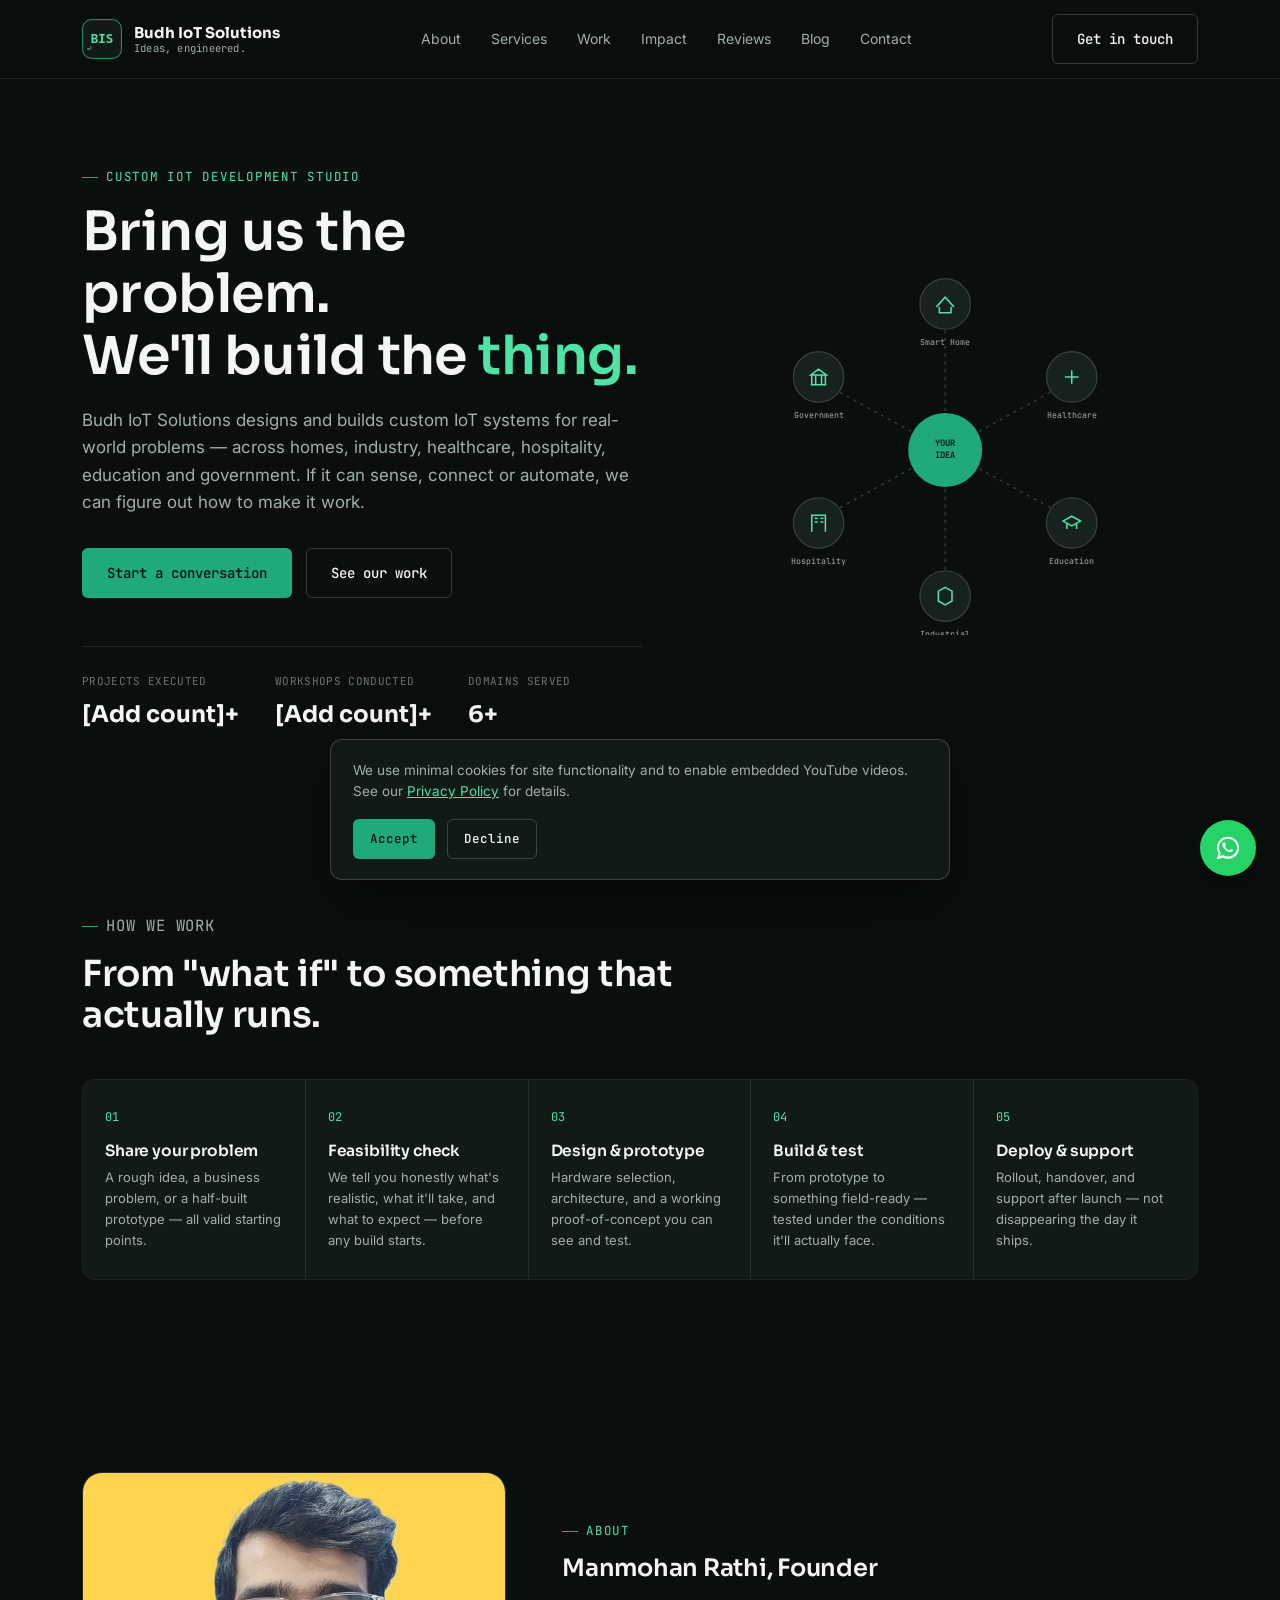
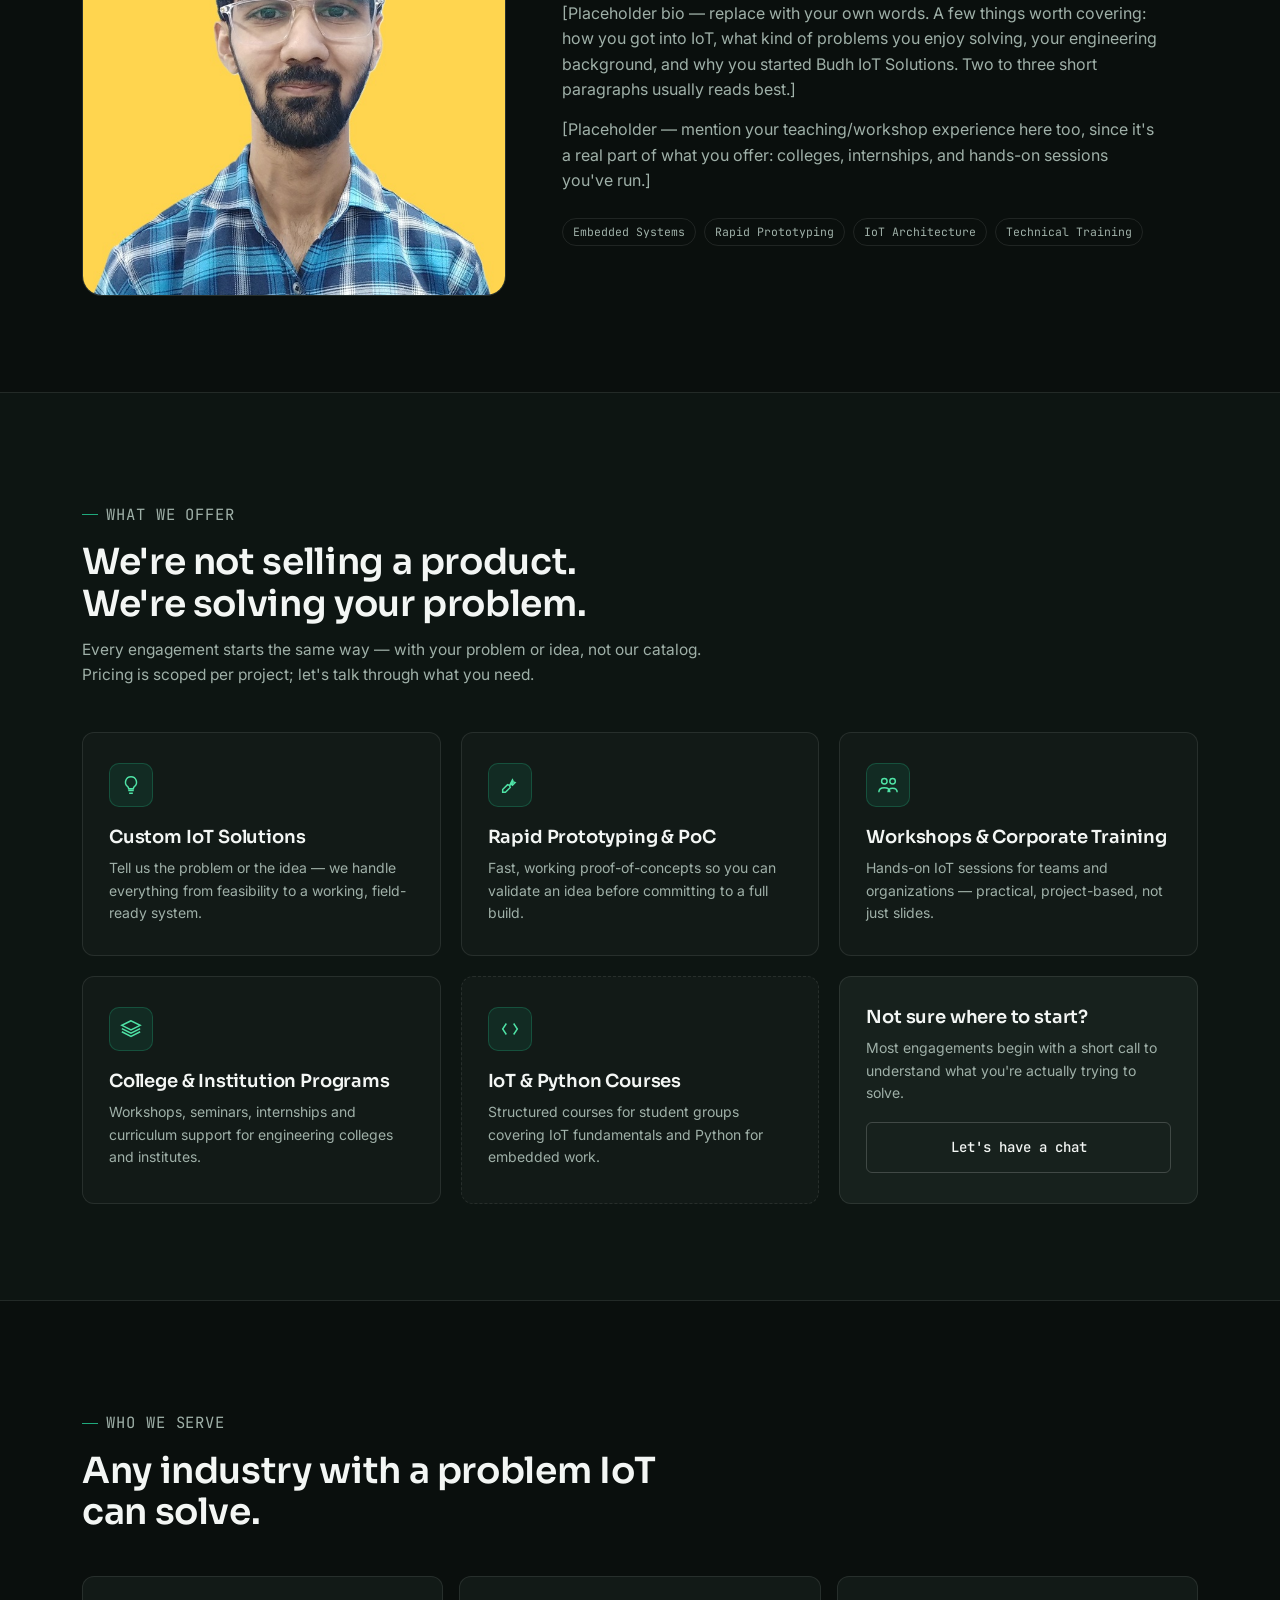
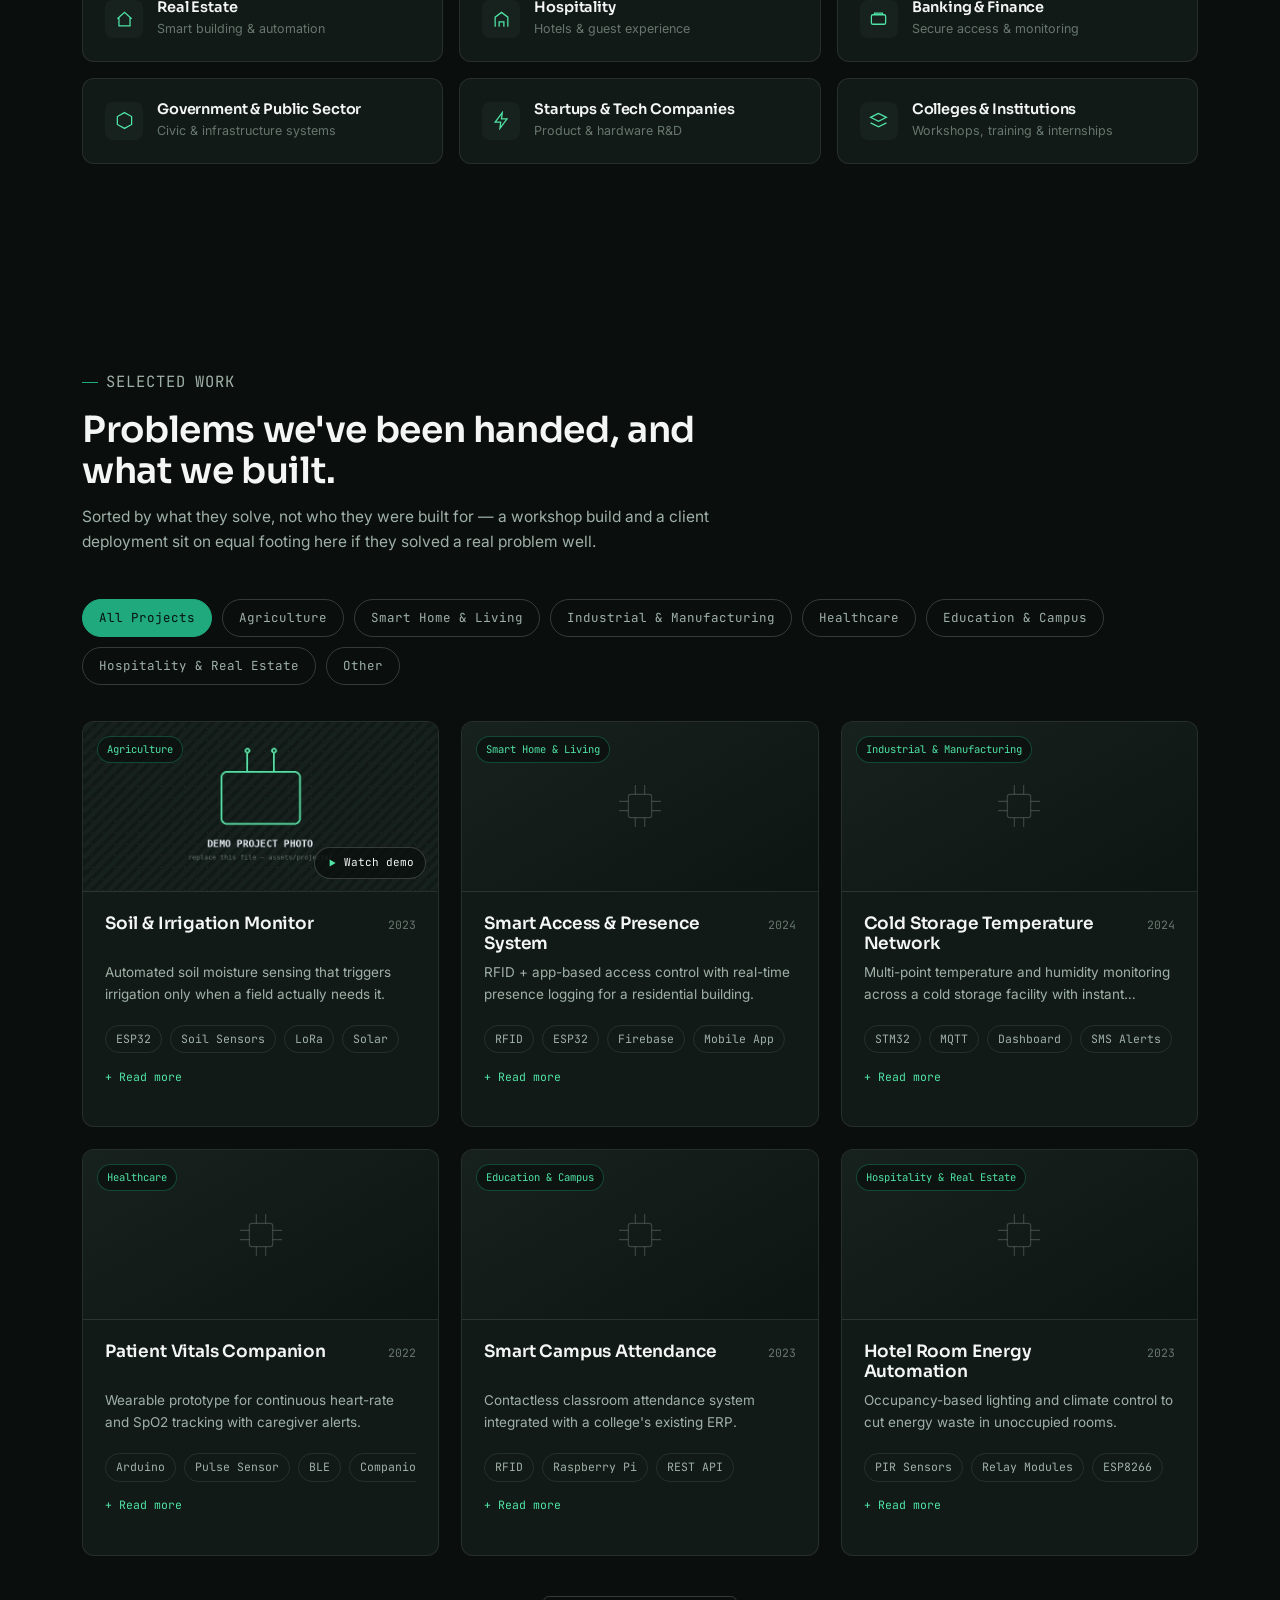
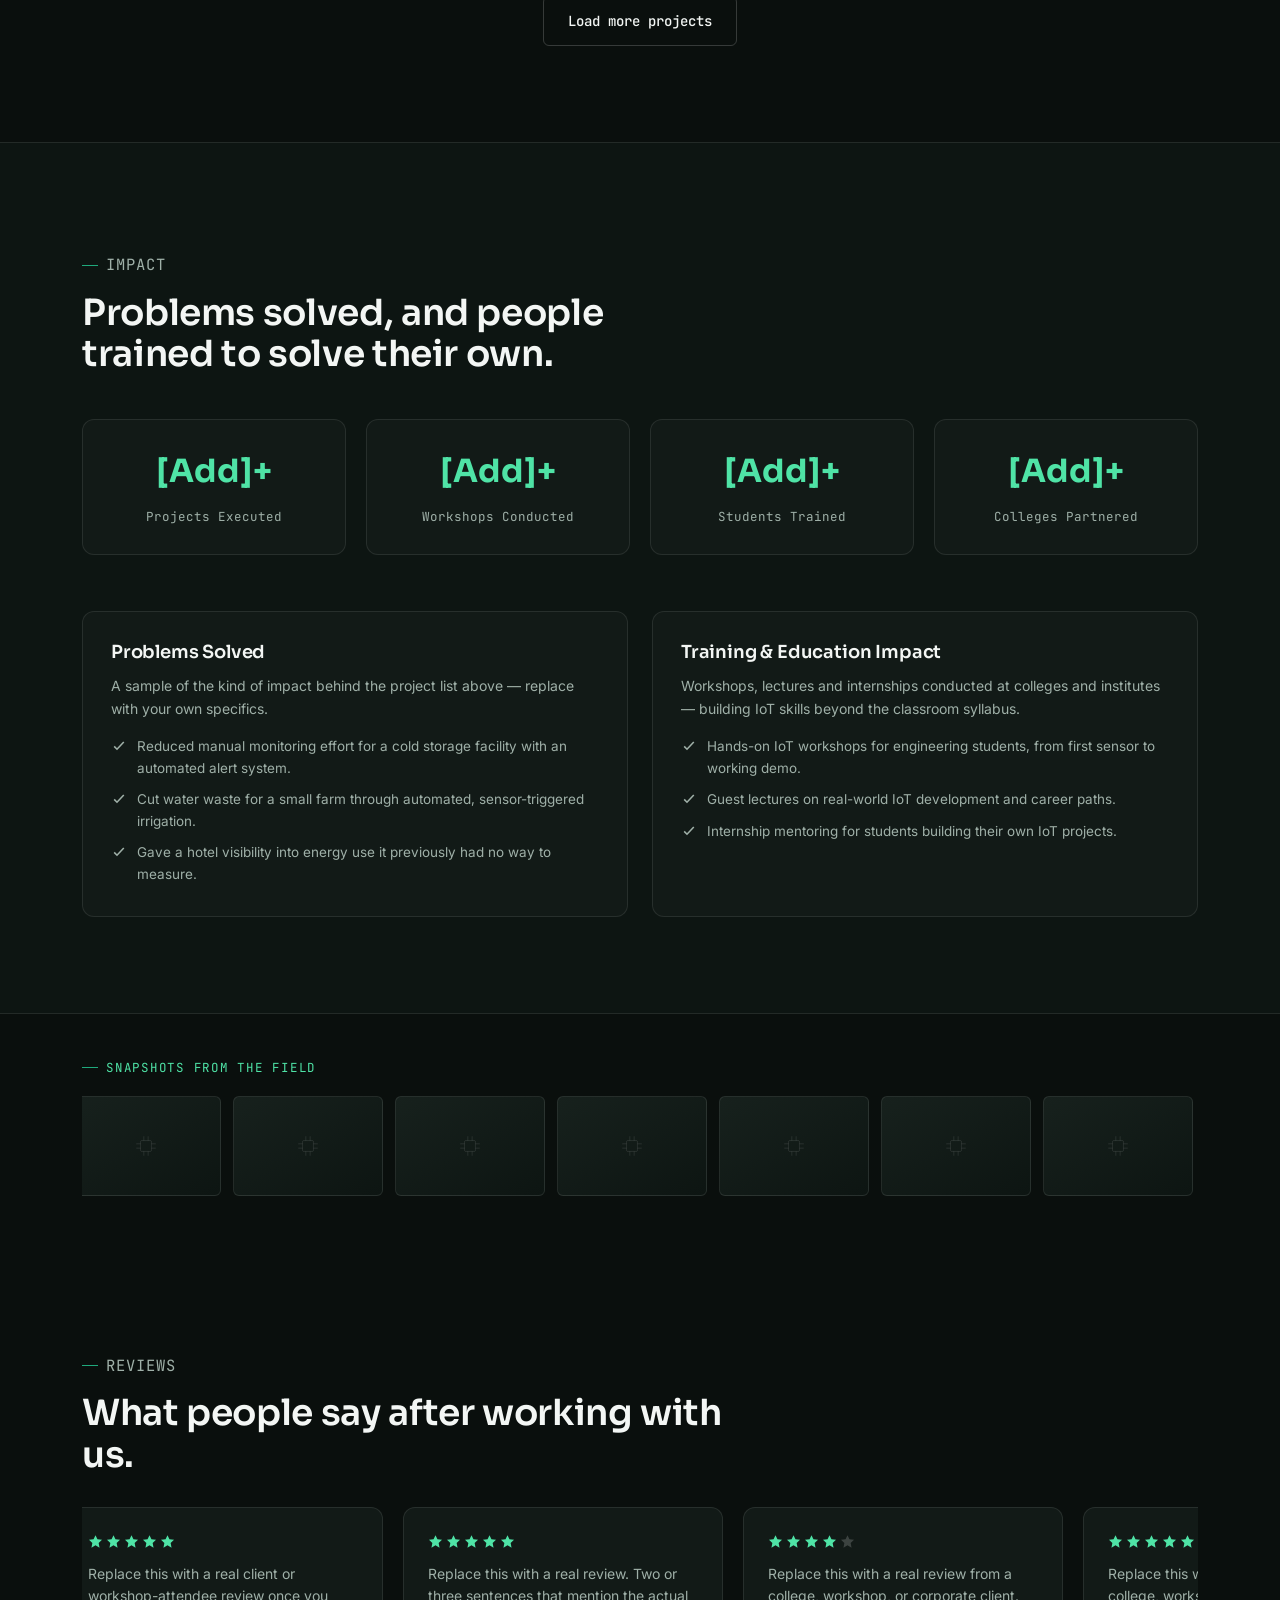
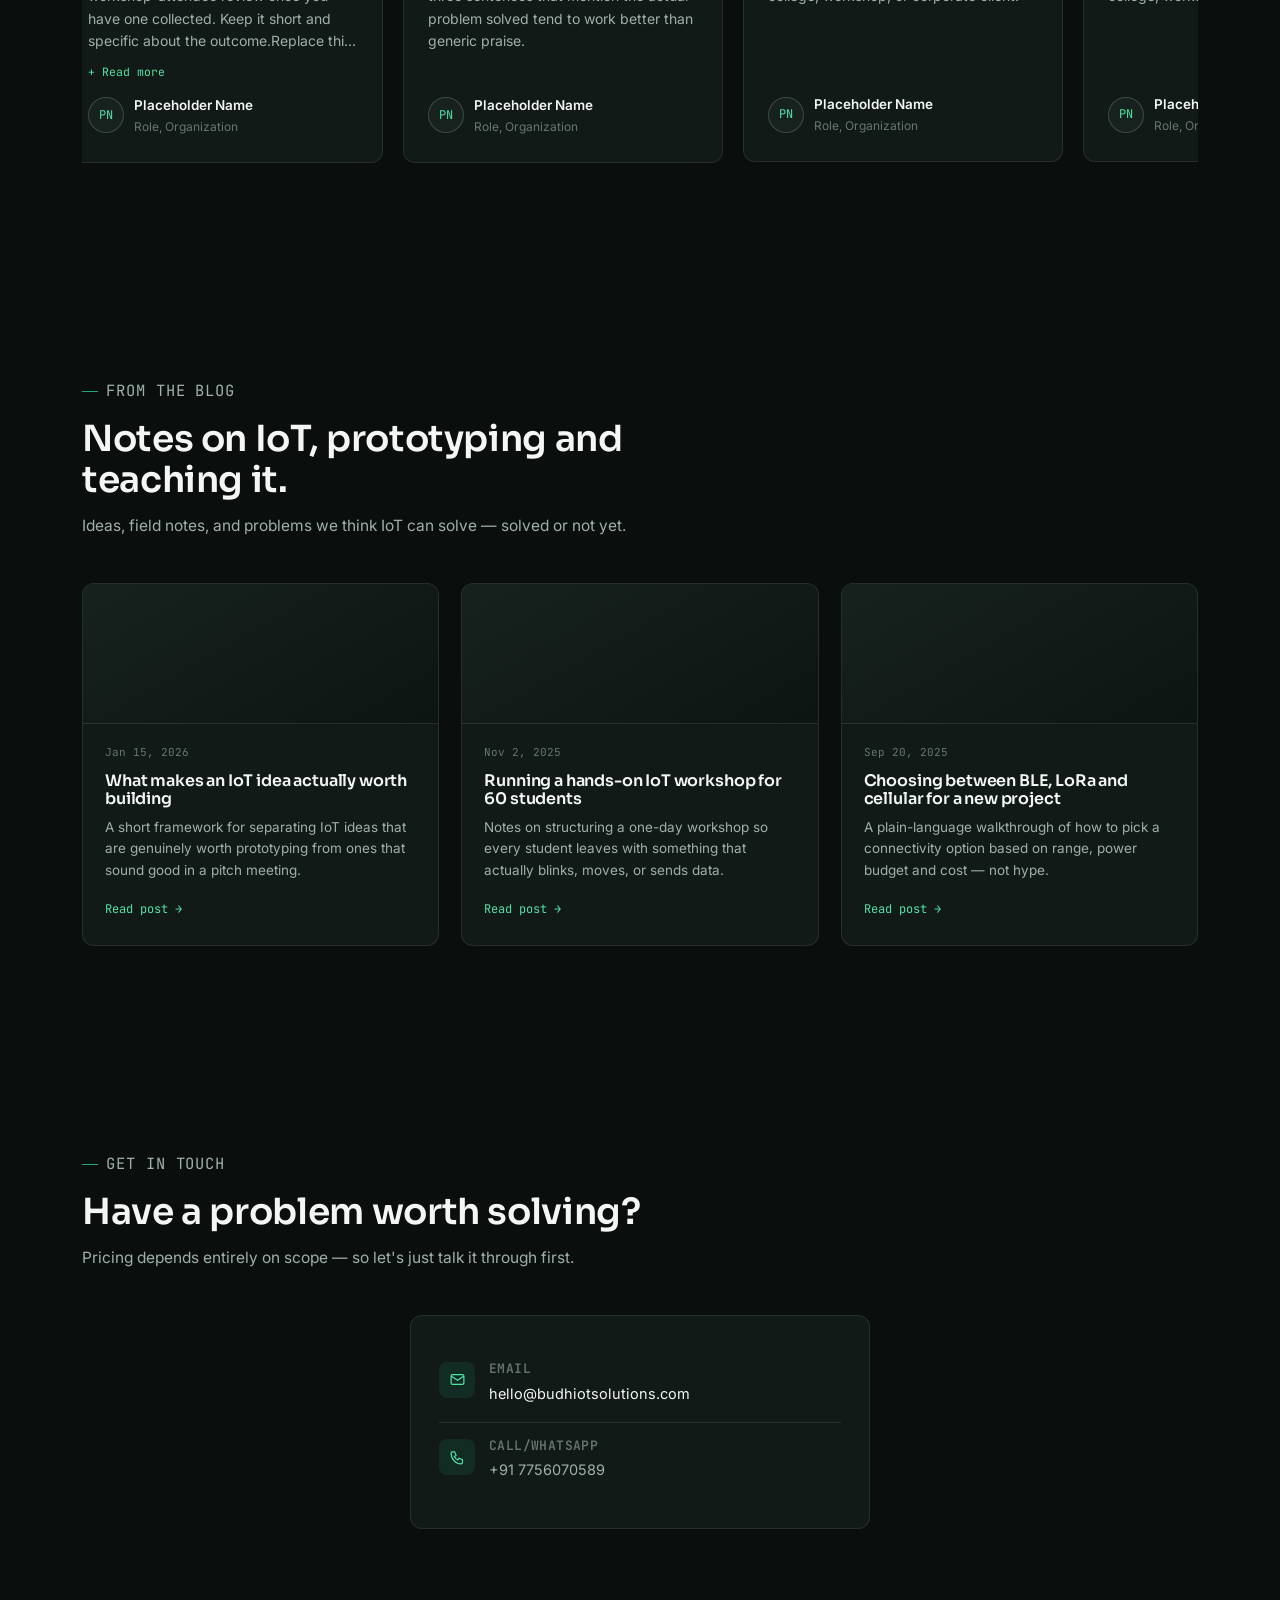
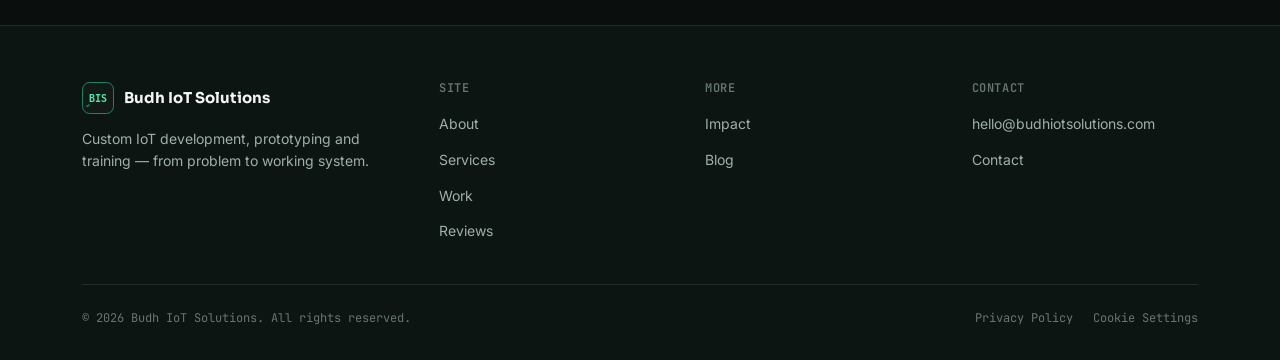
==== index.html @ 17b96425 "Add files via upload" ====
<!DOCTYPE html>
<html lang="en">
<head>
<meta charset="UTF-8">
<meta name="viewport" content="width=device-width, initial-scale=1.0">
<title>Budh IoT Solutions — Custom IoT Development, Prototyping & Training</title>
<meta name="description" content="Budh IoT Solutions builds custom IoT systems from problem to prototype to deployment — for real estate, hospitality, industry, healthcare, government and education. We also run IoT workshops and training for colleges and institutions.">
<meta name="keywords" content="IoT solutions, IoT development company, custom IoT projects, IoT prototyping, IoT workshops for colleges, IoT training, embedded systems freelancer, smart devices development, IoT consultant India">
<link rel="canonical" href="https://budhiotsolutions.com/">

<!-- Open Graph -->
<meta property="og:type" content="website">
<meta property="og:title" content="Budh IoT Solutions — Custom IoT Development & Training">
<meta property="og:description" content="From your problem or idea to a working IoT system — custom development, prototyping and hands-on training, for businesses and institutions alike.">
<meta property="og:url" content="https://budhiotsolutions.com/">
<meta property="og:image" content="https://budhiotsolutions.com/assets/og-image.jpg">
<meta name="twitter:card" content="summary_large_image">

<link rel="icon" type="image/svg+xml" href="favicon.svg">
<link rel="apple-touch-icon" href="favicon.svg">
<link rel="manifest" href="manifest.json">
<meta name="theme-color" content="#0A0F0D">

<link rel="preconnect" href="https://fonts.googleapis.com">
<link rel="preconnect" href="https://fonts.gstatic.com" crossorigin>
<link href="https://fonts.googleapis.com/css2?family=Sora:wght@400;600;700&family=Inter:wght@400;500;600&family=JetBrains+Mono:wght@400;500;600&display=swap" rel="stylesheet">

<link rel="stylesheet" href="css/base.css">
<link rel="stylesheet" href="css/components.css">
<link rel="stylesheet" href="css/layout.css">
<link rel="stylesheet" href="css/sections-1.css">
<link rel="stylesheet" href="css/sections-2.css">

<script type="application/ld+json">
{
  "@context": "https://schema.org",
  "@type": "ProfessionalService",
  "name": "Budh IoT Solutions",
  "founder": { "@type": "Person", "name": "Manmohan Rathi" },
  "url": "https://budhiotsolutions.com/",
  "description": "Custom IoT development, prototyping and training studio serving businesses, institutions and colleges.",
  "areaServed": "IN",
  "sameAs": []
}
</script>
</head>
<body>

<!-- ============ HEADER ============ -->
<header class="site-header" id="top">
  <div class="wrap header-inner">
    <a class="brand" href="#top">
      <img class="brand-logo" src="assets/logo.svg" alt="Budh IoT Solutions logo">
      <span class="brand-text">
        <span class="brand-name">Budh IoT Solutions</span>
        <span class="brand-tagline">Ideas, engineered.</span>
      </span>
    </a>

    <nav class="site-nav" id="siteNav">
      <a href="#about">About</a>
      <a href="#services">Services</a>
      <a href="#work">Work</a>
      <a href="#impact">Impact</a>
      <a href="#reviews">Reviews</a>
      <a href="#blog" id="navBlogLink">Blog</a>
      <a href="#contact">Contact</a>
    </nav>

    <div class="header-cta">
      <a class="btn btn-ghost" href="#contact">Get in touch</a>
      <button class="nav-toggle" id="navToggle" aria-label="Toggle menu" aria-expanded="false" aria-controls="siteNav">
        <span></span><span></span><span></span>
      </button>
    </div>
  </div>
</header>

<!-- ============ PROMO BANNER ============
     Big top poster for promoting something time-limited (an offer, an
     event, enrollment for a workshop batch, etc.).
     Toggle it with SHOW_PROMO_BANNER in js/site-config.js — that's
     the easiest way to switch it on/off. If you'd rather remove it
     outright instead of toggling, just delete or comment out this
     whole <a id="promoBanner">...</a> block.
     Image comes from PROMO_BANNER_IMAGE in site-config.js (defaults
     to assets/promo-banner.jpg — drop your poster there, recommended
     wide aspect ratio, e.g. 1600x500px). No image yet? It shows a
     placeholder instead of looking broken. -->
<a href="#" class="promo-banner" id="promoBanner" style="display:none;">
  <img src="" alt="" id="promoBannerImg"
       onerror="this.style.display='none'; this.nextElementSibling.style.display='flex';">
  <div class="promo-banner-fallback">[ Poster image goes here ]<br>assets/promo-banner.jpg</div>
</a>

<main>

  <!-- ============ HERO ============ -->
  <section class="hero">
    <div class="wrap hero-inner">
      <div class="hero-copy">
        <p class="eyebrow">Custom IoT Development Studio</p>
        <h1>Bring us the problem.<br>We'll build the <span class="accent">thing.</span></h1>
        <p class="hero-sub">
          Budh IoT Solutions designs and builds custom IoT systems for real-world problems —
          across homes, industry, healthcare, hospitality, education and government. If it can
          sense, connect or automate, we can figure out how to make it work.
        </p>
        <div class="hero-cta">
          <a class="btn btn-primary" href="#contact">Start a conversation</a>
          <a class="btn btn-ghost" href="#work">See our work</a>
        </div>

        <dl class="hero-stats">
          <div><dt>Projects executed</dt><dd>[Add count]+</dd></div>
          <div><dt>Workshops conducted</dt><dd>[Add count]+</dd></div>
          <div><dt>Domains served</dt><dd>6+</dd></div>
        </dl>
      </div>

      <div class="capability-web" aria-hidden="true">
        <svg class="web-svg" viewBox="0 0 520 380" xmlns="http://www.w3.org/2000/svg">
          <line class="trace" x1="260" y1="190" x2="260" y2="60"/>
          <line class="trace" x1="260" y1="190" x2="375" y2="127"/>
          <line class="trace" x1="260" y1="190" x2="375" y2="253"/>
          <line class="trace" x1="260" y1="190" x2="260" y2="320"/>
          <line class="trace" x1="260" y1="190" x2="145" y2="253"/>
          <line class="trace" x1="260" y1="190" x2="145" y2="127"/>

          <g class="core-node">
            <circle cx="260" cy="190" r="38"/>
            <text x="260" y="186" text-anchor="middle" class="core-label">YOUR</text>
            <text x="260" y="198" text-anchor="middle" class="core-label">IDEA</text>
          </g>

          <!-- Smart Home -->
          <g class="leaf-node pulse" transform="translate(260,40)">
            <circle class="ring" r="22"/>
            <circle r="26"/>
            <path class="leaf-icon" d="M-9,3 L0,-7 L9,3 M-6,3 L-6,9 L6,9 L6,3"/>
            <text class="leaf-label" y="42">Smart Home</text>
          </g>

          <!-- Healthcare -->
          <g class="leaf-node pulse" transform="translate(390,115)">
            <circle class="ring" r="22"/>
            <circle r="26"/>
            <path class="leaf-icon" d="M-7,0 L7,0 M0,-7 L0,7"/>
            <text class="leaf-label" y="42">Healthcare</text>
          </g>

          <!-- Education -->
          <g class="leaf-node pulse" transform="translate(390,265)">
            <circle class="ring" r="22"/>
            <circle r="26"/>
            <path class="leaf-icon" d="M-9,-2 L0,-7 L9,-2 L0,3 Z M-5,0 L-5,6 M5,0 L5,6"/>
            <text class="leaf-label" y="42">Education</text>
          </g>

          <!-- Industrial -->
          <g class="leaf-node pulse" transform="translate(260,340)">
            <circle class="ring" r="22"/>
            <circle r="26"/>
            <polygon class="leaf-icon" points="0,-9 7,-5 7,5 0,9 -7,5 -7,-5"/>
            <text class="leaf-label" y="42">Industrial</text>
          </g>

          <!-- Hospitality / Real Estate -->
          <g class="leaf-node pulse" transform="translate(130,265)">
            <circle class="ring" r="22"/>
            <circle r="26"/>
            <path class="leaf-icon" d="M-7,9 L-7,-8 L7,-8 L7,9 M-4,-5 L-1,-5 M2,-5 L5,-5 M-4,-1 L-1,-1 M2,-1 L5,-1"/>
            <text class="leaf-label" y="42">Hospitality</text>
          </g>

          <!-- Government / Public -->
          <g class="leaf-node pulse" transform="translate(130,115)">
            <circle class="ring" r="22"/>
            <circle r="26"/>
            <path class="leaf-icon" d="M-8,8 L8,8 M-7,8 L-7,-2 M-3,8 L-3,-2 M3,8 L3,-2 M7,8 L7,-2 M-8,-2 L8,-2 L0,-8 Z"/>
            <text class="leaf-label" y="42">Government</text>
          </g>
        </svg>
      </div>
    </div>
  </section>

  <!-- ============ HOW WE WORK (process — a real sequence) ============ -->
  <section class="process">
    <div class="wrap">
      <div class="section-head">
        <p class="eyebrow">How we work</p>
        <h2>From "what if" to something that actually runs.</h2>
      </div>
      <div class="process-list">
        <div class="process-step">
          <div class="process-num">01</div>
          <h3>Share your problem</h3>
          <p>A rough idea, a business problem, or a half-built prototype — all valid starting points.</p>
        </div>
        <div class="process-step">
          <div class="process-num">02</div>
          <h3>Feasibility check</h3>
          <p>We tell you honestly what's realistic, what it'll take, and what to expect — before any build starts.</p>
        </div>
        <div class="process-step">
          <div class="process-num">03</div>
          <h3>Design & prototype</h3>
          <p>Hardware selection, architecture, and a working proof-of-concept you can see and test.</p>
        </div>
        <div class="process-step">
          <div class="process-num">04</div>
          <h3>Build & test</h3>
          <p>From prototype to something field-ready — tested under the conditions it'll actually face.</p>
        </div>
        <div class="process-step">
          <div class="process-num">05</div>
          <h3>Deploy & support</h3>
          <p>Rollout, handover, and support after launch — not disappearing the day it ships.</p>
        </div>
      </div>
    </div>
  </section>

  <!-- ============ ABOUT ============ -->
  <section class="about" id="about">
    <div class="wrap about-inner-grid">
      <div>
        <!--
          Photo: place a file at assets/manmohan.jpg (square, 600x600px+
          recommended). If the file isn't there yet, this box shows a
          placeholder automatically — nothing looks broken either way.
        -->
        <div class="about-photo">
          <img src="assets/manmohan.jpg" alt="Manmohan Rathi, Founder of Budh IoT Solutions"
               onerror="this.style.display='none'; this.nextElementSibling.style.display='flex';">
          <div class="about-photo-fallback">[ Your photo goes here ]<br>assets/manmohan.jpg</div>
        </div>
      </div>
      <div>
        <p class="eyebrow">About</p>
        <h2>Manmohan Rathi, Founder</h2>
        <p style="color:var(--text-muted); margin-top:18px; max-width:60ch;">
          [Placeholder bio — replace with your own words. A few things worth covering: how you got
          into IoT, what kind of problems you enjoy solving, your engineering background, and why
          you started Budh IoT Solutions. Two to three short paragraphs usually reads best.]
        </p>
        <p style="color:var(--text-muted); margin-top:14px; max-width:60ch;">
          [Placeholder — mention your teaching/workshop experience here too, since it's a real part
          of what you offer: colleges, internships, and hands-on sessions you've run.]
        </p>
        <div class="chip-list" style="margin-top:24px;">
          <span class="chip">Embedded Systems</span>
          <span class="chip">Rapid Prototyping</span>
          <span class="chip">IoT Architecture</span>
          <span class="chip">Technical Training</span>
        </div>
      </div>
    </div>
  </section>

  <!-- ============ SERVICES ============ -->
  <section class="services" id="services">
    <div class="wrap">
      <div class="section-head">
        <p class="eyebrow">What we offer</p>
        <h2>We're not selling a product.<br>We're solving your problem.</h2>
        <p>Every engagement starts the same way — with your problem or idea, not our catalog. Pricing is scoped per project; let's talk through what you need.</p>
      </div>

      <div class="service-grid">
        <article class="card service-card">
          <div class="service-icon"><svg viewBox="0 0 24 24"><path d="M9 18h6M10 21h4M12 3a6 6 0 00-3.6 10.8c.6.5 1 1.2 1 2.2h5.2c0-1 .4-1.7 1-2.2A6 6 0 0012 3z"/></svg></div>
          <h3>Custom IoT Solutions</h3>
          <p>Tell us the problem or the idea — we handle everything from feasibility to a working, field-ready system.</p>
        </article>

        <article class="card service-card">
          <div class="service-icon"><svg viewBox="0 0 24 24"><path d="M14.7 6.3a4 4 0 01-5.4 5.4L4 17v3h3l5.3-5.3a4 4 0 015.4-5.4l-3 3-2-2z"/></svg></div>
          <h3>Rapid Prototyping & PoC</h3>
          <p>Fast, working proof-of-concepts so you can validate an idea before committing to a full build.</p>
        </article>

        <article class="card service-card">
          <div class="service-icon"><svg viewBox="0 0 24 24"><circle cx="8" cy="8" r="3"/><circle cx="17" cy="8" r="3"/><path d="M2 20c0-3 2.5-5 6-5s6 2 6 5M12 20c0-2.5 2-4.5 5-4.5s5 2 5 4.5"/></svg></div>
          <h3>Workshops & Corporate Training</h3>
          <p>Hands-on IoT sessions for teams and organizations — practical, project-based, not just slides.</p>
        </article>

        <article class="card service-card">
          <div class="service-icon"><svg viewBox="0 0 24 24"><path d="M12 3L2 8l10 5 10-5-10-5zM2 15l10 5 10-5M2 11.5l10 5 10-5"/></svg></div>
          <h3>College & Institution Programs</h3>
          <p>Workshops, seminars, internships and curriculum support for engineering colleges and institutes.</p>
        </article>

        <article class="card service-card optional" id="coursesServiceCard">
          <div class="service-icon"><svg viewBox="0 0 24 24"><path d="M16 18l4-6-4-6M8 6l-4 6 4 6"/></svg></div>
          <h3>IoT & Python Courses</h3>
          <p>Structured courses for student groups covering IoT fundamentals and Python for embedded work.</p>
        </article>

        <article class="card service-card" style="display:flex; flex-direction:column; justify-content:center; background:var(--surface-2);">
          <h3>Not sure where to start?</h3>
          <p style="margin-bottom:18px;">Most engagements begin with a short call to understand what you're actually trying to solve.</p>
          <a class="btn btn-ghost" href="#contact">Let's have a chat</a>
        </article>
      </div>
    </div>
  </section>

  <!-- ============ WHO WE SERVE ============ -->
  <section class="audience">
    <div class="wrap">
      <div class="section-head">
        <p class="eyebrow">Who we serve</p>
        <h2>Any industry with a problem IoT can solve.</h2>
      </div>
      <div class="audience-grid">
        <div class="card audience-card">
          <div class="audience-icon"><svg viewBox="0 0 24 24"><path d="M3 11l9-8 9 8M5 10v10h14V10"/></svg></div>
          <div><h4>Real Estate</h4><p>Smart building & automation</p></div>
        </div>
        <div class="card audience-card">
          <div class="audience-icon"><svg viewBox="0 0 24 24"><path d="M4 21V9l8-6 8 6v12M9 21v-6h6v6"/></svg></div>
          <div><h4>Hospitality</h4><p>Hotels & guest experience</p></div>
        </div>
        <div class="card audience-card">
          <div class="audience-icon"><svg viewBox="0 0 24 24"><rect x="3" y="6" width="18" height="12" rx="2"/><path d="M7 6V4h10v2"/></svg></div>
          <div><h4>Banking & Finance</h4><p>Secure access & monitoring</p></div>
        </div>
        <div class="card audience-card">
          <div class="audience-icon"><svg viewBox="0 0 24 24"><path d="M12 2l9 5v10l-9 5-9-5V7z"/></svg></div>
          <div><h4>Government & Public Sector</h4><p>Civic & infrastructure systems</p></div>
        </div>
        <div class="card audience-card">
          <div class="audience-icon"><svg viewBox="0 0 24 24"><path d="M13 2L4 14h7l-1 8 9-12h-7z"/></svg></div>
          <div><h4>Startups & Tech Companies</h4><p>Product & hardware R&D</p></div>
        </div>
        <div class="card audience-card">
          <div class="audience-icon"><svg viewBox="0 0 24 24"><path d="M12 3L2 8l10 5 10-5-10-5zM2 15l10 5 10-5"/></svg></div>
          <div><h4>Colleges & Institutions</h4><p>Workshops, training & internships</p></div>
        </div>
      </div>
    </div>
  </section>

  <!-- ============ PROJECTS ============ -->
  <section class="work" id="work">
    <div class="wrap">
      <div class="section-head">
        <p class="eyebrow">Selected work</p>
        <h2>Problems we've been handed, and what we built.</h2>
        <p>Sorted by what they solve, not who they were built for — a workshop build and a client deployment sit on equal footing here if they solved a real problem well.</p>
      </div>

      <div class="project-filters" id="projectFilters"></div>
      <div class="project-grid" id="projectGrid"></div>
      <div class="load-more-wrap">
        <button class="btn btn-ghost" id="loadMoreBtn">Load more projects</button>
      </div>
    </div>
  </section>

  <!-- ============ IMPACT ============ -->
  <section class="impact" id="impact">
    <div class="wrap">
      <div class="section-head">
        <p class="eyebrow">Impact</p>
        <h2>Problems solved, and people trained to solve their own.</h2>
      </div>

      <div class="impact-stats">
        <div class="card impact-stat"><strong>[Add]+</strong><span>Projects Executed</span></div>
        <div class="card impact-stat"><strong>[Add]+</strong><span>Workshops Conducted</span></div>
        <div class="card impact-stat"><strong>[Add]+</strong><span>Students Trained</span></div>
        <div class="card impact-stat"><strong>[Add]+</strong><span>Colleges Partnered</span></div>
      </div>

      <div class="impact-split">
        <div class="card impact-panel">
          <h3>Problems Solved</h3>
          <p>A sample of the kind of impact behind the project list above — replace with your own specifics.</p>
          <ul class="impact-list">
            <li><svg viewBox="0 0 20 20"><path d="M4 10.5l3.5 3.5L16 5" fill="none" stroke="currentColor" stroke-width="2"/></svg>Reduced manual monitoring effort for a cold storage facility with an automated alert system.</li>
            <li><svg viewBox="0 0 20 20"><path d="M4 10.5l3.5 3.5L16 5" fill="none" stroke="currentColor" stroke-width="2"/></svg>Cut water waste for a small farm through automated, sensor-triggered irrigation.</li>
            <li><svg viewBox="0 0 20 20"><path d="M4 10.5l3.5 3.5L16 5" fill="none" stroke="currentColor" stroke-width="2"/></svg>Gave a hotel visibility into energy use it previously had no way to measure.</li>
          </ul>
        </div>
        <div class="card impact-panel">
          <h3>Training & Education Impact</h3>
          <p>Workshops, lectures and internships conducted at colleges and institutes — building IoT skills beyond the classroom syllabus.</p>
          <ul class="impact-list">
            <li><svg viewBox="0 0 20 20"><path d="M4 10.5l3.5 3.5L16 5" fill="none" stroke="currentColor" stroke-width="2"/></svg>Hands-on IoT workshops for engineering students, from first sensor to working demo.</li>
            <li><svg viewBox="0 0 20 20"><path d="M4 10.5l3.5 3.5L16 5" fill="none" stroke="currentColor" stroke-width="2"/></svg>Guest lectures on real-world IoT development and career paths.</li>
            <li><svg viewBox="0 0 20 20"><path d="M4 10.5l3.5 3.5L16 5" fill="none" stroke="currentColor" stroke-width="2"/></svg>Internship mentoring for students building their own IoT projects.</li>
          </ul>
        </div>
      </div>
    </div>
  </section>

  <!-- ============ WORK GALLERY (small auto-scrolling image strip) ============
       Plain visuals, no captions, no clicks — a quick, informal proof-of-work
       strip. Images come from data/gallery.js; toggle with SHOW_WORK_GALLERY
       in js/site-config.js. -->
  <section class="gallery-strip" id="galleryStrip" data-section="gallery">
    <div class="wrap">
      <p class="eyebrow">Snapshots from the field</p>
      <div class="gallery-strip-scroll" id="galleryStripScroll"></div>
    </div>
  </section>

  <!-- ============ REVIEWS ============ -->
  <section class="reviews" id="reviews" data-section="reviews">
    <div class="wrap" id="reviewsSection">
      <div class="reviews-toolbar">
        <div class="section-head" style="margin-bottom:0;">
          <p class="eyebrow">Reviews</p>
          <h2>What people say after working with us.</h2>
        </div>
      </div>

      <div class="review-scroll" id="reviewScroll"></div>
    </div>
  </section>

  <!-- ============ BLOG ============ -->
  <section class="blog" id="blog" data-section="blog">
    <div class="wrap" id="blogSection">
      <div class="section-head">
        <p class="eyebrow">From the blog</p>
        <h2>Notes on IoT, prototyping and teaching it.</h2>
        <p>Ideas, field notes, and problems we think IoT can solve — solved or not yet.</p>
      </div>
      <div class="blog-grid" id="blogGrid"></div>
    </div>
  </section>

  <!-- ============ CONTACT ============ -->
  <section class="contact" id="contact">
    <div class="wrap">
      <div class="section-head">
        <p class="eyebrow">Get in touch</p>
        <h2>Have a problem worth solving?</h2>
        <p>Pricing depends entirely on scope — so let's just talk it through first.</p>
      </div>

      <div class="contact-single">
        <div class="card contact-info-card">
          <div class="contact-row">
            <div class="contact-row-icon"><svg viewBox="0 0 24 24" fill="none" stroke="currentColor" stroke-width="1.6"><rect x="3" y="5" width="18" height="14" rx="2"/><path d="M3 7l9 6 9-6"/></svg></div>
            <div><h4>Email</h4><a href="#" data-site-email>hello@budhiotsolutions.com</a></div>
          </div>
          <div class="contact-row">
            <div class="contact-row-icon"><svg viewBox="0 0 24 24" fill="none" stroke="currentColor" stroke-width="1.6"><path d="M4 4h4l2 5-2.5 1.5a11 11 0 005 5L14 13l5 2v4a2 2 0 01-2 2C9.6 21 3 14.4 3 6a2 2 0 011-2z"/></svg></div>
            <div><h4>Call/Whatsapp</h4><p style="color:var(--text-muted)">+91 7756070589</p></div>
          </div>
        </div>
      </div>
    </div>
  </section>

</main>

<!-- ============ FOOTER ============ -->
<footer class="site-footer">
  <div class="wrap">
    <div class="footer-grid">
      <div class="footer-col">
        <div class="footer-brand">
          <img class="brand-logo" src="assets/logo.svg" alt="Budh IoT Solutions logo">
          <span>Budh IoT Solutions</span>
        </div>
        <p>Custom IoT development, prototyping and training — from problem to working system.</p>
        <div class="footer-social" id="footerSocial"></div>
      </div>
      <div class="footer-col">
        <h4>Site</h4>
        <ul>
          <li><a href="#about">About</a></li>
          <li><a href="#services">Services</a></li>
          <li><a href="#work">Work</a></li>
          <li><a href="#reviews">Reviews</a></li>
        </ul>
      </div>
      <div class="footer-col">
        <h4>More</h4>
        <ul>
          <li><a href="#impact">Impact</a></li>
          <li><a href="#blog">Blog</a></li>
        </ul>
      </div>
      <div class="footer-col">
        <h4>Contact</h4>
        <ul>
          <li><a href="#" data-site-email>hello@budhiotsolutions.com</a></li>
          <li><a href="#contact">Contact</a></li>
        </ul>
      </div>
    </div>
    <div class="footer-bottom">
      <span>© 2026 Budh IoT Solutions. All rights reserved.</span>
      <div class="footer-legal">
        <a href="privacy.html">Privacy Policy</a>
        <a href="#" id="reviewCookieChoice">Cookie Settings</a>
      </div>
    </div>
  </div>
</footer>

<!-- WhatsApp float -->
<a href="#" id="whatsappFloat" class="whatsapp-float" target="_blank" rel="noopener" aria-label="Chat on WhatsApp" style="display:none;">
  <svg viewBox="0 0 32 32"><path d="M16 3C9 3 3.3 8.6 3.3 15.5c0 2.5.7 4.8 2 6.8L3 29l6.9-2.2c1.9 1 4 1.6 6.1 1.6 7 0 12.7-5.6 12.7-12.5S23 3 16 3zm0 22.7c-1.9 0-3.7-.5-5.3-1.5l-.4-.2-4.1 1.3 1.3-4-.3-.4a10 10 0 01-1.6-5.4C5.6 9.9 10.3 5.3 16 5.3S26.4 9.9 26.4 15.5 21.7 25.7 16 25.7zm5.8-7.6c-.3-.2-1.9-.9-2.1-1-.3-.1-.5-.2-.7.2-.2.3-.8 1-1 1.2-.2.2-.4.2-.7.1-.3-.2-1.4-.5-2.7-1.6-1-.9-1.7-2-1.9-2.3-.2-.3 0-.5.1-.7.1-.1.3-.4.5-.5.2-.2.2-.3.3-.5.1-.2 0-.4 0-.6 0-.2-.7-1.8-1-2.4-.3-.6-.5-.5-.7-.5h-.6c-.2 0-.5.1-.8.4-.3.3-1 1-1 2.5s1.1 2.9 1.2 3.1c.1.2 2.1 3.2 5 4.5.7.3 1.3.5 1.7.6.7.2 1.4.2 1.9.1.6-.1 1.9-.8 2.1-1.5.3-.7.3-1.3.2-1.5-.1-.1-.3-.2-.6-.4z"/></svg>
</a>

<!-- Cookie consent banner -->
<div class="cookie-banner" id="cookieBanner">
  <p>We use minimal cookies for site functionality and to enable embedded YouTube videos. See our <a href="privacy.html">Privacy Policy</a> for details.</p>
  <div class="cookie-actions">
    <button class="btn btn-primary btn-sm" id="cookieAccept">Accept</button>
    <button class="btn btn-ghost btn-sm" id="cookieDecline">Decline</button>
  </div>
</div>

<!-- Back to top -->
<button class="back-to-top" id="backToTop" aria-label="Back to top">
  <svg width="18" height="18" viewBox="0 0 24 24" fill="none" stroke="currentColor" stroke-width="2"><path d="M12 19V5M5 12l7-7 7 7"/></svg>
</button>

<script src="js/site-config.js"></script>
<script src="data/projects.js"></script>
<script src="data/reviews.js"></script>
<script src="data/blogs.js"></script>
<script src="data/gallery.js"></script>
<script src="js/main.js"></script>
</body>
</html>
---- css/base.css ----
/* ============================================================
   BUDH IoT SOLUTIONS — DESIGN TOKENS
   Edit colors/fonts here to reskin the whole site from one place.
   ============================================================ */
:root {
  /* --- Surfaces --- */
  --bg: #0A0F0D;
  --bg-alt: #0D1512;
  --surface: #121A17;
  --surface-2: #17211D;
  --border: rgba(255, 255, 255, 0.09);
  --border-strong: rgba(255, 255, 255, 0.18);

  /* --- Text --- */
  --text: #F3F6F4;
  --text-muted: #9FB0A8;
  --text-faint: #66766E;

  /* --- Brand green --- */
  --green: #1FA97C;
  --green-bright: #4FE3A6;
  --green-deep: #0E6E4F;
  --green-wash: rgba(31, 169, 124, 0.12);

  /* --- Utility --- */
  --white: #FFFFFF;
  --danger: #E36A5C;

  /* --- Type --- */
  --font-display: 'Sora', sans-serif;
  --font-body: 'Inter', sans-serif;
  --font-mono: 'JetBrains Mono', monospace;

  /* --- Layout --- */
  --wrap: 1180px;
  --radius-sm: 6px;
  --radius: 12px;
  --radius-lg: 20px;
}

* { box-sizing: border-box; margin: 0; padding: 0; }

html { scroll-behavior: smooth; }

body {
  background: var(--bg);
  color: var(--text);
  font-family: var(--font-body);
  font-size: 16px;
  line-height: 1.6;
  -webkit-font-smoothing: antialiased;
  overflow-x: hidden;
}

a { color: inherit; text-decoration: none; }
ul, ol { list-style: none; }
img, svg { display: block; max-width: 100%; }
button { font: inherit; cursor: pointer; }
input, textarea, select { font: inherit; }

h1, h2, h3, h4 {
  font-family: var(--font-display);
  font-weight: 600;
  letter-spacing: -0.01em;
  line-height: 1.15;
}

.wrap {
  max-width: var(--wrap);
  margin: 0 auto;
  padding: 0 32px;
  position: relative;
  z-index: 1;
}

.eyebrow {
  font-family: var(--font-mono);
  font-size: 12.5px;
  letter-spacing: 0.06em;
  color: var(--green-bright);
  text-transform: uppercase;
  display: flex;
  align-items: center;
  gap: 8px;
  margin-bottom: 14px;
}
.eyebrow::before {
  content: '';
  width: 16px;
  height: 1px;
  background: var(--green);
}

.section-head { max-width: 640px; margin-bottom: 44px; }
.section-head h2 { font-size: clamp(26px, 3vw, 36px); }
.section-head p { color: var(--text-muted); margin-top: 14px; font-size: 15.5px; }
.section-head.center { margin-left: auto; margin-right: auto; text-align: center; }
.section-head.center .eyebrow { justify-content: center; }
.section-head.center .eyebrow::before { display: none; }

section { padding: 96px 0; }

/* focus states */
a:focus-visible, button:focus-visible, input:focus-visible, textarea:focus-visible {
  outline: 2px solid var(--green-bright);
  outline-offset: 3px;
  border-radius: 4px;
}

@media (prefers-reduced-motion: reduce) {
  * { animation-duration: 0.001ms !important; animation-iteration-count: 1 !important; transition-duration: 0.001ms !important; scroll-behavior: auto !important; }
}

@media (max-width: 720px) {
  .wrap { padding: 0 20px; }
  section { padding: 72px 0; }
}
---- css/components.css ----
/* ============================================================
   BUTTONS
   ============================================================ */
.btn {
  display: inline-flex;
  align-items: center;
  justify-content: center;
  gap: 8px;
  padding: 13px 24px;
  border-radius: var(--radius-sm);
  font-family: var(--font-mono);
  font-size: 14px;
  font-weight: 500;
  border: 1px solid transparent;
  transition: transform .15s ease, background .15s ease, border-color .15s ease, box-shadow .15s ease, color .15s ease;
  white-space: nowrap;
}
.btn-primary { background: var(--green); color: #06120D; }
.btn-primary:hover { background: var(--green-bright); transform: translateY(-1px); box-shadow: 0 8px 24px var(--green-wash); }
.btn-ghost { background: transparent; border-color: var(--border-strong); color: var(--text); }
.btn-ghost:hover { border-color: var(--green); color: var(--green-bright); }
.btn-block { width: 100%; }
.btn-sm { padding: 9px 16px; font-size: 12.5px; }
.btn:disabled { opacity: .5; cursor: not-allowed; }

/* ============================================================
   BADGES / CHIPS / TAGS
   ============================================================ */
.chip {
  font-family: var(--font-mono);
  font-size: 11.5px;
  color: var(--text-muted);
  border: 1px solid var(--border);
  padding: 4px 10px;
  border-radius: 999px;
  white-space: nowrap;
}
.chip-list { display: flex; flex-wrap: wrap; gap: 8px; }

.badge {
  display: inline-flex;
  align-items: center;
  gap: 6px;
  font-family: var(--font-mono);
  font-size: 11.5px;
  color: var(--green-bright);
  background: var(--green-wash);
  border: 1px solid rgba(31,169,124,0.35);
  padding: 4px 10px;
  border-radius: 999px;
}

/* ============================================================
   CARDS (shared surface style)
   ============================================================ */
.card {
  background: var(--surface);
  border: 1px solid var(--border);
  border-radius: var(--radius);
  transition: border-color .2s ease, transform .2s ease, box-shadow .2s ease;
}
.card:hover { border-color: var(--border-strong); transform: translateY(-3px); box-shadow: 0 16px 32px rgba(0,0,0,0.28); }

/* ============================================================
   FORMS
   ============================================================ */
.field { margin-bottom: 18px; }
.field label {
  display: block;
  font-family: var(--font-mono);
  font-size: 12px;
  color: var(--text-muted);
  margin-bottom: 8px;
  letter-spacing: 0.02em;
}
.field input,
.field textarea,
.field select {
  width: 100%;
  background: var(--bg-alt);
  border: 1px solid var(--border-strong);
  border-radius: var(--radius-sm);
  padding: 12px 14px;
  color: var(--text);
  font-size: 14.5px;
  transition: border-color .15s ease;
}
.field input::placeholder,
.field textarea::placeholder { color: var(--text-faint); }
.field input:focus,
.field textarea:focus,
.field select:focus { border-color: var(--green); outline: none; }
.field textarea { min-height: 120px; resize: vertical; }
.field-row { display: grid; grid-template-columns: 1fr 1fr; gap: 16px; }
.field-hint { font-size: 12px; color: var(--text-faint); margin-top: 6px; }
.field-check { display: flex; align-items: flex-start; gap: 10px; font-size: 13px; color: var(--text-muted); }
.field-check input { width: auto; margin-top: 3px; }

.form-note {
  font-family: var(--font-mono);
  font-size: 12.5px;
  padding: 12px 14px;
  border-radius: var(--radius-sm);
  border: 1px solid var(--border);
  margin-top: 14px;
  display: none;
}
.form-note.is-visible { display: block; }
.form-note.success { color: var(--green-bright); border-color: rgba(31,169,124,0.4); background: var(--green-wash); }
.form-note.error { color: var(--danger); border-color: rgba(227,106,92,0.35); background: rgba(227,106,92,0.08); }

@media (max-width: 640px) {
  .field-row { grid-template-columns: 1fr; }
}

/* ============================================================
   SCROLL REVEAL
   ============================================================ */
.reveal { opacity: 0; transform: translateY(16px); transition: opacity .6s ease, transform .6s ease; }
.reveal.is-visible { opacity: 1; transform: translateY(0); }
---- css/layout.css ----
/* ============================================================
   HEADER / NAV
   ============================================================ */
.site-header {
  position: sticky;
  top: 0;
  z-index: 100;
  background: rgba(10, 15, 13, 0.85);
  backdrop-filter: blur(10px);
  border-bottom: 1px solid var(--border);
}
.header-inner { display: flex; align-items: center; justify-content: space-between; height: 78px; gap: 24px; }

.brand { display: flex; align-items: center; gap: 12px; }
.brand-logo { width: 40px; height: 40px; flex-shrink: 0; }
.brand-text { display: flex; flex-direction: column; line-height: 1.2; }
.brand-name { font-family: var(--font-display); font-weight: 700; font-size: 15px; }
.brand-tagline { font-family: var(--font-mono); font-size: 10.5px; color: var(--text-muted); letter-spacing: 0.02em; }

.site-nav { display: flex; align-items: center; gap: 30px; font-size: 14px; color: var(--text-muted); }
.site-nav a { transition: color .15s ease; }
.site-nav a:hover { color: var(--text); }

.header-cta { display: flex; align-items: center; gap: 14px; }

.nav-toggle {
  display: none;
  flex-direction: column;
  justify-content: center;
  gap: 5px;
  width: 34px;
  height: 34px;
  background: transparent;
  border: none;
}
.nav-toggle span { height: 1.5px; background: var(--text); border-radius: 2px; }

@media (max-width: 900px) {
  .site-nav {
    position: absolute;
    top: 78px; left: 0; right: 0;
    background: var(--bg);
    border-bottom: 1px solid var(--border);
    flex-direction: column;
    align-items: flex-start;
    padding: 22px 20px;
    gap: 18px;
    display: none;
  }
  .site-nav.is-open { display: flex; }
  .header-cta .btn-ghost { display: none; }
  .nav-toggle { display: flex; }
}

/* ============================================================
   PROMO BANNER
   ------------------------------------------------------------
   Big top-of-page poster. Toggled on/off via JS (display) from
   SHOW_PROMO_BANNER in js/site-config.js — see index.html/main.js.
   ============================================================ */
.promo-banner {
  position: relative;
  display: block;
  width: 100%;
  aspect-ratio: 16 / 5;
  overflow: hidden;
  border-bottom: 1px solid var(--border);
  background: linear-gradient(150deg, var(--surface-2), var(--bg-alt));
}
.promo-banner img {
  width: 100%; height: 100%;
  object-fit: cover;
  display: block;
  transition: transform .4s ease;
}
.promo-banner:hover img { transform: scale(1.02); }
.promo-banner.no-link { cursor: default; }
.promo-banner.no-link:hover img { transform: none; }
.promo-banner-fallback {
  position: absolute; inset: 0;
  display: none;
  align-items: center; justify-content: center;
  color: var(--text-faint);
  font-family: var(--font-mono);
  font-size: 12px;
  text-align: center;
  line-height: 1.6;
  padding: 20px;
}
@media (max-width: 720px) {
  .promo-banner { aspect-ratio: 3 / 2; }
}

/* ============================================================
   FOOTER
   ============================================================ */
.site-footer { border-top: 1px solid var(--border); padding: 56px 0 32px; background: var(--bg-alt); }
.footer-grid {
  display: grid;
  grid-template-columns: 1.4fr 1fr 1fr 1fr;
  gap: 40px;
  padding-bottom: 40px;
  border-bottom: 1px solid var(--border);
}
.footer-brand { display: flex; align-items: center; gap: 10px; margin-bottom: 14px; }
.footer-brand .brand-logo { width: 32px; height: 32px; }
.footer-brand span { font-family: var(--font-display); font-weight: 700; font-size: 15px; }
.footer-col p { color: var(--text-muted); font-size: 14px; max-width: 32ch; }
.footer-col h4 { font-family: var(--font-mono); font-size: 12px; text-transform: uppercase; letter-spacing: 0.05em; color: var(--text-faint); margin-bottom: 16px; }
.footer-col ul { display: flex; flex-direction: column; gap: 10px; }
.footer-col a { color: var(--text-muted); font-size: 14px; transition: color .15s ease; }
.footer-col a:hover { color: var(--green-bright); }

.footer-social { display: flex; gap: 12px; margin-top: 4px; }
.footer-social a {
  width: 36px; height: 36px;
  border: 1px solid var(--border);
  border-radius: 50%;
  display: flex; align-items: center; justify-content: center;
  transition: border-color .15s ease, color .15s ease;
}
.footer-social a:hover { border-color: var(--green); color: var(--green-bright); }
.footer-social svg { width: 16px; height: 16px; }

.footer-bottom {
  display: flex;
  justify-content: space-between;
  align-items: center;
  padding-top: 24px;
  font-family: var(--font-mono);
  font-size: 12px;
  color: var(--text-faint);
  flex-wrap: wrap;
  gap: 12px;
}
.footer-bottom a:hover { color: var(--green-bright); }
.footer-legal { display: flex; gap: 20px; }

@media (max-width: 900px) {
  .footer-grid { grid-template-columns: 1fr 1fr; }
}
@media (max-width: 560px) {
  .footer-grid { grid-template-columns: 1fr; }
}

/* ============================================================
   WHATSAPP FLOAT
   ============================================================ */
.whatsapp-float {
  position: fixed;
  bottom: 24px;
  right: 24px;
  z-index: 90;
  width: 56px; height: 56px;
  border-radius: 50%;
  background: #25D366;
  display: flex; align-items: center; justify-content: center;
  box-shadow: 0 10px 30px rgba(0,0,0,0.4);
  transition: transform .15s ease;
}
.whatsapp-float:hover { transform: scale(1.06); }
.whatsapp-float svg { width: 28px; height: 28px; fill: #fff; }

/* ============================================================
   COOKIE CONSENT BANNER
   ============================================================ */
.cookie-banner {
  position: fixed;
  left: 20px; right: 20px; bottom: 20px;
  max-width: 620px;
  margin: 0 auto;
  background: var(--surface);
  border: 1px solid var(--border-strong);
  border-radius: var(--radius);
  padding: 20px 22px;
  box-shadow: 0 24px 60px rgba(0,0,0,0.45);
  z-index: 200;
  display: none;
}
.cookie-banner.is-visible { display: block; }
.cookie-banner p { font-size: 13.5px; color: var(--text-muted); margin-bottom: 16px; }
.cookie-banner p a { color: var(--green-bright); text-decoration: underline; }
.cookie-actions { display: flex; gap: 12px; flex-wrap: wrap; }

/* ============================================================
   BACK TO TOP
   ============================================================ */
.back-to-top {
  position: fixed;
  bottom: 24px; left: 24px;
  z-index: 80;
  width: 44px; height: 44px;
  border-radius: 50%;
  background: var(--surface);
  border: 1px solid var(--border-strong);
  display: flex; align-items: center; justify-content: center;
  opacity: 0; pointer-events: none;
  transition: opacity .2s ease;
}
.back-to-top.is-visible { opacity: 1; pointer-events: auto; }
---- css/sections-1.css ----
/* ============================================================
   HERO
   ============================================================ */
.hero { padding: 88px 0 70px; position: relative; overflow: hidden; }
.hero-inner { display: grid; grid-template-columns: 1.05fr 0.95fr; gap: 50px; align-items: center; }

@media (max-width: 980px) {
  .hero-inner { grid-template-columns: 1fr; }
  .capability-web { order: -1; max-width: 380px; margin: 0 auto 20px; }
}
@media (max-width: 560px) {
  .hero-stats { gap: 24px; }
}

.hero h1 { font-size: clamp(34px, 4.4vw, 54px); }
.hero .accent { color: var(--green-bright); }
.hero-sub { margin-top: 20px; font-size: 17px; color: var(--text-muted); max-width: 50ch; }
.hero-cta { display: flex; gap: 14px; margin-top: 32px; flex-wrap: wrap; }

.hero-stats {
  display: flex;
  gap: 36px;
  margin-top: 48px;
  padding-top: 26px;
  border-top: 1px solid var(--border);
  flex-wrap: wrap;
}
.hero-stats div { min-width: 100px; }
.hero-stats dt { font-family: var(--font-mono); font-size: 11px; color: var(--text-faint); text-transform: uppercase; letter-spacing: 0.03em; margin-bottom: 6px; }
.hero-stats dd { font-family: var(--font-display); font-size: 23px; font-weight: 700; }

/* --- capability web graphic --- */
.capability-web { display: flex; justify-content: center; }
.web-svg { width: 100%; height: auto; }
.web-svg .trace { stroke: var(--border-strong); stroke-width: 1.5; stroke-dasharray: 3 5; }
.web-svg .core-node circle { fill: var(--green); }
.web-svg .core-label { font-family: var(--font-mono); font-size: 9px; fill: #06120D; font-weight: 600; }
.web-svg .leaf-node circle { fill: var(--surface-2); stroke: var(--border-strong); stroke-width: 1.2; }
.web-svg .leaf-node.pulse circle.ring { fill: none; stroke: var(--green); stroke-width: 1; opacity: 0; animation: ringPulse 3.2s ease-out infinite; }
.web-svg .leaf-icon { stroke: var(--green-bright); stroke-width: 1.6; fill: none; }
.web-svg .leaf-label { font-family: var(--font-mono); font-size: 8.5px; fill: var(--text-muted); text-anchor: middle; }

@keyframes ringPulse {
  0% { opacity: .55; r: 22; }
  100% { opacity: 0; r: 34; }
}

.web-svg .leaf-node:nth-child(2) .ring { animation-delay: 0s; }
.web-svg .leaf-node:nth-child(3) .ring { animation-delay: .6s; }
.web-svg .leaf-node:nth-child(4) .ring { animation-delay: 1.2s; }
.web-svg .leaf-node:nth-child(5) .ring { animation-delay: 1.8s; }
.web-svg .leaf-node:nth-child(6) .ring { animation-delay: 2.4s; }

/* ============================================================
   PROCESS ("How we work" — a real sequence, numbering earned)
   ============================================================ */
.process-list { display: grid; grid-template-columns: repeat(5, 1fr); gap: 0; border: 1px solid var(--border); border-radius: var(--radius); overflow: hidden; }
.process-step {
  background: var(--surface);
  padding: 28px 22px;
  border-right: 1px solid var(--border);
  position: relative;
}
.process-step:last-child { border-right: none; }
.process-num { font-family: var(--font-mono); font-size: 12px; color: var(--green-bright); margin-bottom: 14px; }
.process-step h3 { font-size: 15.5px; margin-bottom: 8px; }
.process-step p { font-size: 13px; color: var(--text-muted); }

@media (max-width: 980px) {
  .process-list { grid-template-columns: repeat(2, 1fr); }
  .process-step { border-right: none; border-bottom: 1px solid var(--border); }
  .process-step:nth-child(odd) { border-right: 1px solid var(--border); }
}
@media (max-width: 560px) {
  .process-list { grid-template-columns: 1fr; }
  .process-step:nth-child(odd) { border-right: none; }
}

/* ============================================================
   SERVICES
   ============================================================ */
.services { background: var(--bg-alt); border-top: 1px solid var(--border); border-bottom: 1px solid var(--border); }
.service-grid { display: grid; grid-template-columns: repeat(3, 1fr); gap: 20px; }
.service-card { padding: 30px 26px; }
.service-icon {
  width: 44px; height: 44px;
  border-radius: 10px;
  background: var(--green-wash);
  border: 1px solid rgba(31,169,124,0.3);
  display: flex; align-items: center; justify-content: center;
  margin-bottom: 20px;
  transition: border-color .2s ease, box-shadow .2s ease;
}
.service-icon svg { width: 22px; height: 22px; stroke: var(--green-bright); fill: none; stroke-width: 1.6; }
.service-card:hover .service-icon { border-color: var(--green); box-shadow: 0 0 0 4px var(--green-wash); }
.service-card h3 { font-size: 18px; margin-bottom: 10px; }
.service-card p { font-size: 14px; color: var(--text-muted); }
.service-card.optional { border-style: dashed; }

@media (max-width: 900px) { .service-grid { grid-template-columns: repeat(2, 1fr); } }
@media (max-width: 600px) { .service-grid { grid-template-columns: 1fr; } }

/* ============================================================
   WHO WE SERVE (audience chips)
   ============================================================ */
.audience-grid { display: grid; grid-template-columns: repeat(3, 1fr); gap: 16px; }
.audience-card {
  padding: 22px 22px;
  display: flex;
  align-items: center;
  gap: 14px;
}
.audience-icon {
  width: 38px; height: 38px; flex-shrink: 0;
  border-radius: 8px;
  background: var(--surface-2);
  display: flex; align-items: center; justify-content: center;
  transition: background .2s ease;
}
.audience-icon svg { width: 19px; height: 19px; stroke: var(--green-bright); fill: none; stroke-width: 1.6; }
.audience-card:hover .audience-icon { background: var(--green-wash); }
.audience-card h4 { font-size: 14.5px; font-weight: 600; margin-bottom: 3px; }
.audience-card p { font-size: 12.5px; color: var(--text-faint); }

@media (max-width: 900px) { .audience-grid { grid-template-columns: repeat(2, 1fr); } }
@media (max-width: 560px) { .audience-grid { grid-template-columns: 1fr; } }

/* ============================================================
   ABOUT (grid defined here since index.html uses a class now,
   not inline styles, so it can respond on mobile)
   ============================================================ */
.about-inner-grid { display: grid; grid-template-columns: 0.8fr 1.2fr; gap: 56px; align-items: center; }
@media (max-width: 820px) {
  .about-inner-grid { grid-template-columns: 1fr; }
}

.about-photo {
  aspect-ratio: 1;
  border-radius: 20px;
  background: var(--surface);
  border: 1px solid var(--border);
  position: relative;
  overflow: hidden;
}
.about-photo img { width: 100%; height: 100%; object-fit: cover; display: block; }
.about-photo-fallback {
  position: absolute; inset: 0;
  display: none;
  align-items: center; justify-content: center;
  color: var(--text-faint);
  font-family: var(--font-mono);
  font-size: 12px;
  text-align: center;
  padding: 20px;
}
---- css/sections-2.css ----
/* ============================================================
   PROJECTS
   ============================================================ */
.project-filters {
  display: flex;
  gap: 10px;
  flex-wrap: wrap;
  margin-bottom: 36px;
}
.filter-btn {
  font-family: var(--font-mono);
  font-size: 12.5px;
  padding: 8px 16px;
  border-radius: 999px;
  border: 1px solid var(--border-strong);
  color: var(--text-muted);
  background: transparent;
  transition: all .15s ease;
}
.filter-btn:hover { color: var(--text); border-color: var(--green); }
.filter-btn.is-active { background: var(--green); color: #06120D; border-color: var(--green); }

.project-grid {
  display: grid;
  grid-template-columns: repeat(3, 1fr);
  gap: 22px;
  align-items: start;
}
.project-card { overflow: hidden; display: flex; flex-direction: column; }
.project-media {
  position: relative;
  height: 170px;
  background: linear-gradient(150deg, var(--surface-2), var(--bg-alt));
  border-bottom: 1px solid var(--border);
  overflow: hidden;
}
.project-media img { width: 100%; height: 100%; object-fit: cover; transition: transform .35s ease; }
.project-card:hover .project-media img { transform: scale(1.05); }
.project-media .media-fallback {
  position: absolute; inset: 0;
  display: flex; align-items: center; justify-content: center;
}
.project-media .media-fallback svg { width: 56px; height: 56px; stroke: var(--border-strong); fill: none; stroke-width: 1; }
.project-domain-tag {
  position: absolute; left: 14px; top: 14px;
  font-family: var(--font-mono); font-size: 10.5px;
  color: var(--green-bright);
  background: rgba(10,15,13,0.7);
  border: 1px solid rgba(31,169,124,0.35);
  padding: 4px 9px; border-radius: 999px;
}
.project-video-btn {
  position: absolute; right: 12px; bottom: 12px;
  display: flex; align-items: center; gap: 6px;
  font-family: var(--font-mono); font-size: 11px;
  color: var(--text);
  background: rgba(10,15,13,0.75);
  border: 1px solid var(--border-strong);
  padding: 6px 11px; border-radius: 999px;
  transition: border-color .15s ease;
}
.project-video-btn:hover { border-color: var(--green); }
.project-video-btn svg { width: 12px; height: 12px; fill: var(--green-bright); }

.project-video-embed { position: relative; width: 100%; height: 100%; }
.project-video-embed iframe { width: 100%; height: 100%; border: 0; }
.video-consent-gate {
  position: absolute; inset: 0;
  display: flex; flex-direction: column; align-items: center; justify-content: center;
  gap: 10px;
  background: var(--bg-alt);
  text-align: center;
  padding: 16px;
}
.video-consent-gate p { font-size: 12px; color: var(--text-muted); font-family: var(--font-mono); }

.project-body { padding: 22px 22px 26px; display: flex; flex-direction: column; flex: 1; }
.project-top { display: flex; justify-content: space-between; align-items: baseline; margin-bottom: 8px; gap: 8px; }
.project-top h3 {
  font-size: 17px;
  min-height: 40px;
  display: -webkit-box;
  -webkit-line-clamp: 2;
  -webkit-box-orient: vertical;
  overflow: hidden;
}
.project-year { font-family: var(--font-mono); font-size: 11.5px; color: var(--text-faint); white-space: nowrap; }
.project-body .project-summary {
  font-size: 13.5px; color: var(--text-muted); margin-bottom: 14px;
  min-height: 44px;
  display: -webkit-box;
  -webkit-line-clamp: 2;
  -webkit-box-orient: vertical;
  overflow: hidden;
}
.project-body .chip-list {
  flex-wrap: nowrap;
  align-items: center;
  height: 38px;
  overflow-x: auto;
  overflow-y: hidden;
  -webkit-overflow-scrolling: touch;
  scrollbar-width: thin;
  scrollbar-color: var(--border-strong) transparent;
  margin-bottom: 10px;
}
.project-body .chip-list::-webkit-scrollbar { height: 4px; }
.project-body .chip-list::-webkit-scrollbar-thumb { background: var(--border-strong); border-radius: 999px; }
.project-body .chip-list::-webkit-scrollbar-track { background: transparent; }
.project-body .chip-list .chip { flex-shrink: 0; }
.project-toggle {
  font-family: var(--font-mono); font-size: 11.5px; color: var(--green-bright);
  margin-bottom: 14px; display: inline-block;
  background: transparent; border: none; padding: 0; text-align: left;
}
.project-toggle:hover { text-decoration: underline; }
.project-detail { display: none; font-size: 13px; color: var(--text-muted); margin-bottom: 14px; border-top: 1px dashed var(--border); padding-top: 12px; }
.project-detail.is-open { display: block; }

.load-more-wrap { display: flex; justify-content: center; margin-top: 40px; }

.project-empty { text-align: center; padding: 60px 20px; color: var(--text-faint); font-family: var(--font-mono); font-size: 13px; }

@media (max-width: 980px) { .project-grid { grid-template-columns: repeat(2, 1fr); } }
@media (max-width: 620px) { .project-grid { grid-template-columns: 1fr; } }

/* ============================================================
   IMPACT
   ============================================================ */
.impact { background: var(--bg-alt); border-top: 1px solid var(--border); border-bottom: 1px solid var(--border); }
.impact-stats {
  display: grid;
  grid-template-columns: repeat(4, 1fr);
  gap: 20px;
  margin-bottom: 56px;
}
.impact-stat { padding: 26px 22px; text-align: center; }
.impact-stat strong { display: block; font-family: var(--font-display); font-size: 32px; color: var(--green-bright); margin-bottom: 6px; }
.impact-stat span { font-size: 12.5px; color: var(--text-muted); font-family: var(--font-mono); }

.impact-split { display: grid; grid-template-columns: 1fr 1fr; gap: 24px; }
.impact-panel { padding: 30px 28px; }
.impact-panel h3 { font-size: 18px; margin-bottom: 12px; }
.impact-panel p { font-size: 14px; color: var(--text-muted); margin-bottom: 16px; }
.impact-list { display: flex; flex-direction: column; gap: 10px; }
.impact-list li { display: flex; gap: 10px; font-size: 13.5px; color: var(--text-muted); align-items: flex-start; }
.impact-list li svg { width: 16px; height: 16px; stroke: var(--green-bright); fill: none; stroke-width: 2; flex-shrink: 0; margin-top: 2px; }

@media (max-width: 900px) { .impact-stats { grid-template-columns: repeat(2, 1fr); } .impact-split { grid-template-columns: 1fr; } }

/* ============================================================
   WORK GALLERY (small auto-scrolling image strip, above Reviews)
   ============================================================ */
.gallery-strip { padding: 44px 0; }
.gallery-strip .eyebrow { margin-bottom: 18px; }

.gallery-strip-scroll {
  display: flex;
  gap: 12px;
  overflow-x: auto;
  padding-bottom: 4px;
  scrollbar-width: thin;
  scrollbar-color: var(--border-strong) transparent;
}
.gallery-strip-scroll::-webkit-scrollbar { height: 5px; }
.gallery-strip-scroll::-webkit-scrollbar-thumb { background: var(--border-strong); border-radius: 999px; }
.gallery-strip-scroll::-webkit-scrollbar-track { background: transparent; }

.gallery-tile {
  position: relative;
  flex: 0 0 150px;
  height: 100px;
  border-radius: var(--radius-sm);
  overflow: hidden;
  border: 1px solid var(--border);
  background: linear-gradient(150deg, var(--surface-2), var(--bg-alt));
  transition: border-color .2s ease, transform .2s ease;
}
.gallery-tile:hover { border-color: var(--border-strong); transform: translateY(-2px); }
.gallery-tile img { width: 100%; height: 100%; object-fit: cover; display: block; }
.gallery-tile-fallback {
  position: absolute; inset: 0;
  display: flex; align-items: center; justify-content: center;
}
.gallery-tile-fallback svg { width: 26px; height: 26px; stroke: var(--border-strong); fill: none; stroke-width: 1; }

@media (max-width: 620px) {
  .gallery-tile { flex-basis: 118px; height: 82px; }
}

/* ============================================================
   REVIEWS
   ============================================================ */
.reviews-toolbar { display: flex; justify-content: space-between; align-items: center; margin-bottom: 32px; gap: 16px; flex-wrap: wrap; }

/* Horizontal scroll row — drag/swipe/scroll through review cards.
   Each card has a fixed width so the row scrolls instead of wrapping. */
.review-scroll {
  display: flex;
  align-items: flex-start;
  gap: 20px;
  overflow-x: auto;
  padding-bottom: 10px;
  scrollbar-width: thin;
  scrollbar-color: var(--border-strong) transparent;
}
.review-scroll::-webkit-scrollbar { height: 6px; }
.review-scroll::-webkit-scrollbar-thumb { background: var(--border-strong); border-radius: 999px; }
.review-scroll::-webkit-scrollbar-track { background: transparent; }

.review-card {
  padding: 26px 24px;
  flex: 0 0 320px;
  display: flex;
  flex-direction: column;
}
.review-stars { display: flex; gap: 3px; margin-bottom: 14px; }
.review-stars svg { width: 15px; height: 15px; fill: var(--green-bright); }
.review-stars svg.empty { fill: var(--border-strong); }
.review-text {
  font-size: 14px; color: var(--text-muted); margin-bottom: 10px;
  display: -webkit-box; -webkit-line-clamp: 4; -webkit-box-orient: vertical;
  overflow: hidden;
  min-height: 89px;
}
.review-text.is-expanded { display: block; -webkit-line-clamp: unset; overflow: visible; }
.review-toggle {
  font-family: var(--font-mono); font-size: 11.5px; color: var(--green-bright);
  margin-bottom: 14px; display: inline-block;
  background: transparent; border: none; padding: 0; text-align: left;
}
.review-toggle:hover { text-decoration: underline; }
.review-author { display: flex; align-items: center; gap: 10px; margin-top: auto; }
.review-avatar {
  width: 36px; height: 36px; border-radius: 50%;
  background: var(--surface-2);
  display: flex; align-items: center; justify-content: center;
  font-family: var(--font-mono); font-size: 12px; color: var(--green-bright);
  border: 1px solid var(--border-strong);
  flex-shrink: 0;
}
.review-author-name { font-size: 13.5px; font-weight: 600; }
.review-author-role { font-size: 12px; color: var(--text-faint); }

@media (max-width: 620px) { .review-card { flex-basis: 280px; } }

/* ============================================================
   BLOG
   ============================================================ */
.blog-grid { display: grid; grid-template-columns: repeat(3, 1fr); gap: 22px; }
.blog-card { overflow: hidden; }
.blog-card-media { height: 140px; background: linear-gradient(150deg, var(--surface-2), var(--bg-alt)); border-bottom: 1px solid var(--border); }
.blog-card-body { padding: 20px 22px 24px; }
.blog-date { font-family: var(--font-mono); font-size: 11px; color: var(--text-faint); margin-bottom: 10px; display: block; }
.blog-card h3 { font-size: 16px; margin-bottom: 8px; }
.blog-card p { font-size: 13.5px; color: var(--text-muted); margin-bottom: 14px; }
.blog-readmore { font-family: var(--font-mono); font-size: 12px; color: var(--green-bright); }

@media (max-width: 980px) { .blog-grid { grid-template-columns: repeat(2, 1fr); } }
@media (max-width: 620px) { .blog-grid { grid-template-columns: 1fr; } }

/* ============================================================
   CONTACT
   ============================================================ */
.contact-single { max-width: 460px; margin: 0 auto; }
.contact-info-card { padding: 30px 28px; }
.contact-row { display: flex; gap: 14px; padding: 16px 0; border-bottom: 1px solid var(--border); }
.contact-row:last-child { border-bottom: none; }
.contact-row-icon {
  width: 36px; height: 36px; flex-shrink: 0;
  border-radius: 8px;
  background: var(--green-wash);
  display: flex; align-items: center; justify-content: center;
}
.contact-row-icon svg { width: 17px; height: 17px; stroke: var(--green-bright); fill: none; stroke-width: 1.7; }
.contact-row h4 { font-size: 13px; font-family: var(--font-mono); color: var(--text-faint); margin-bottom: 4px; text-transform: uppercase; letter-spacing: .03em; }
.contact-row p, .contact-row a { font-size: 14.5px; }
.contact-row a:hover { color: var(--green-bright); }
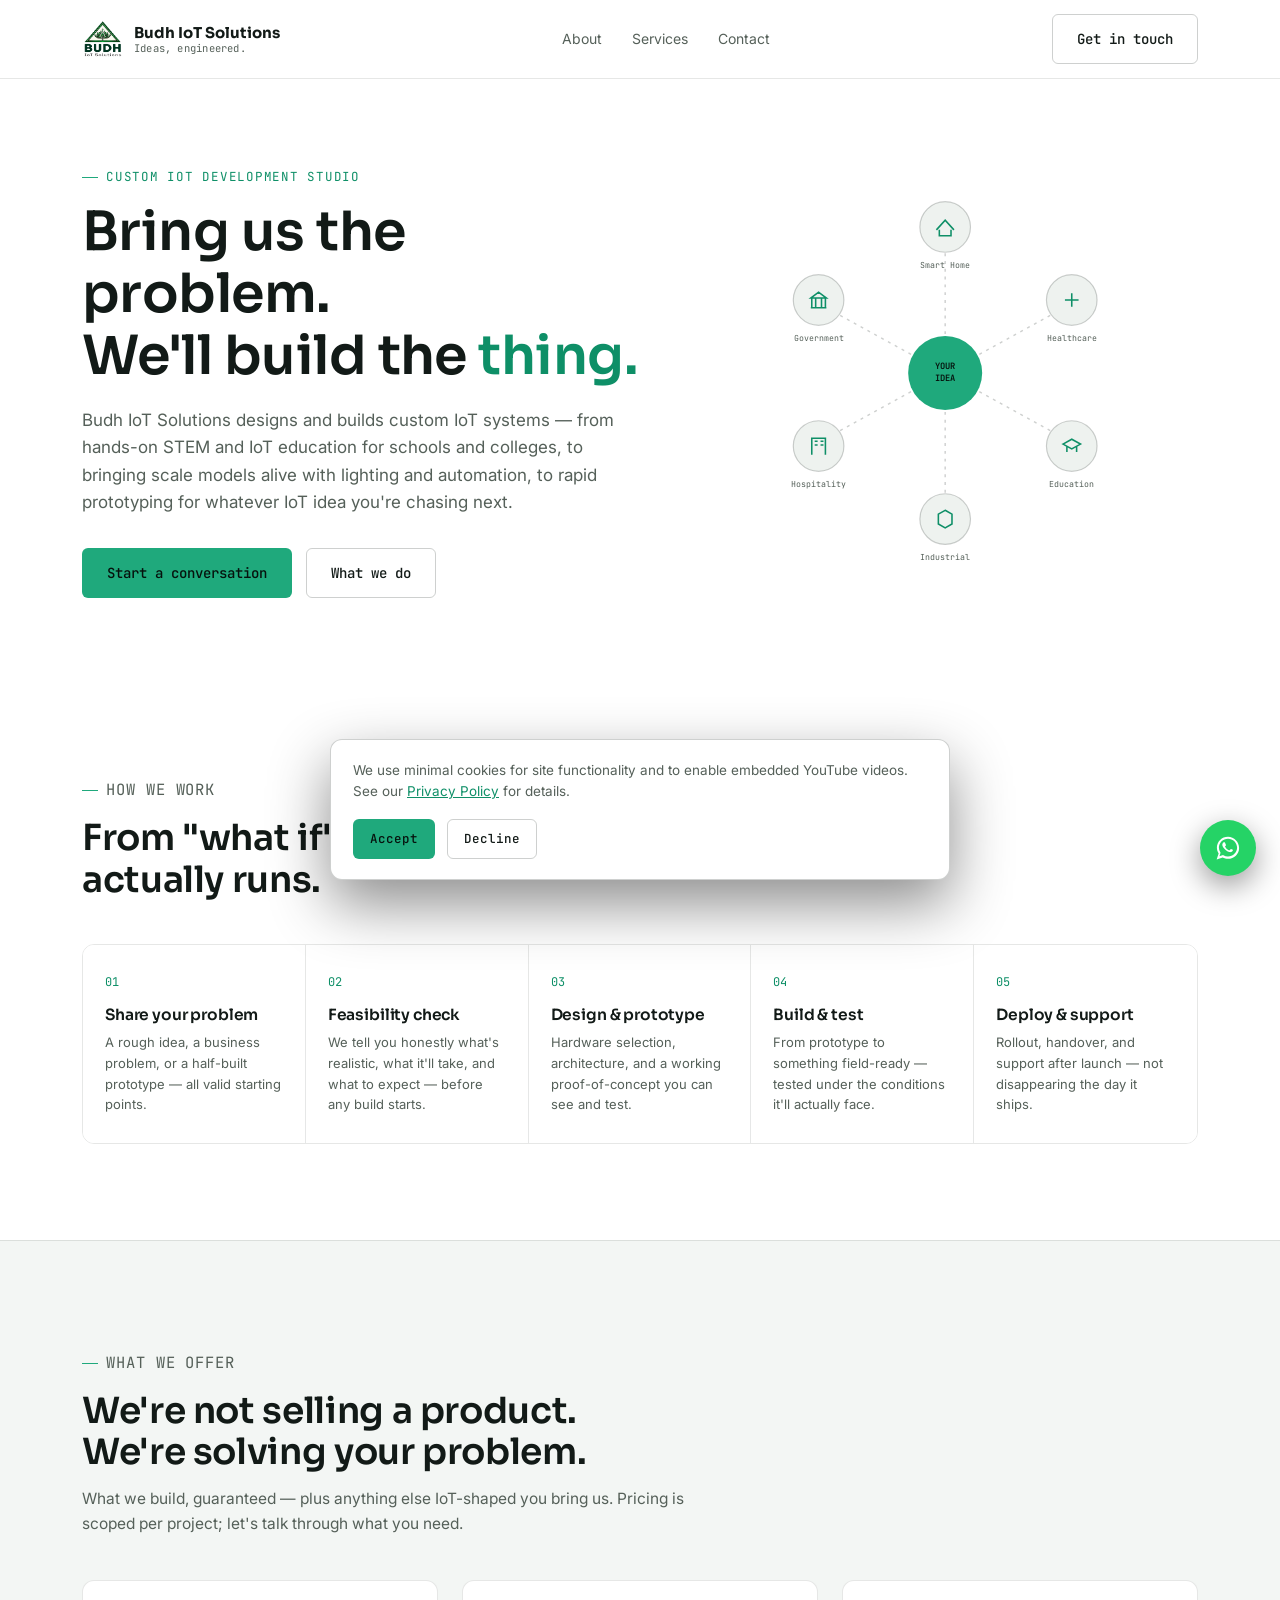
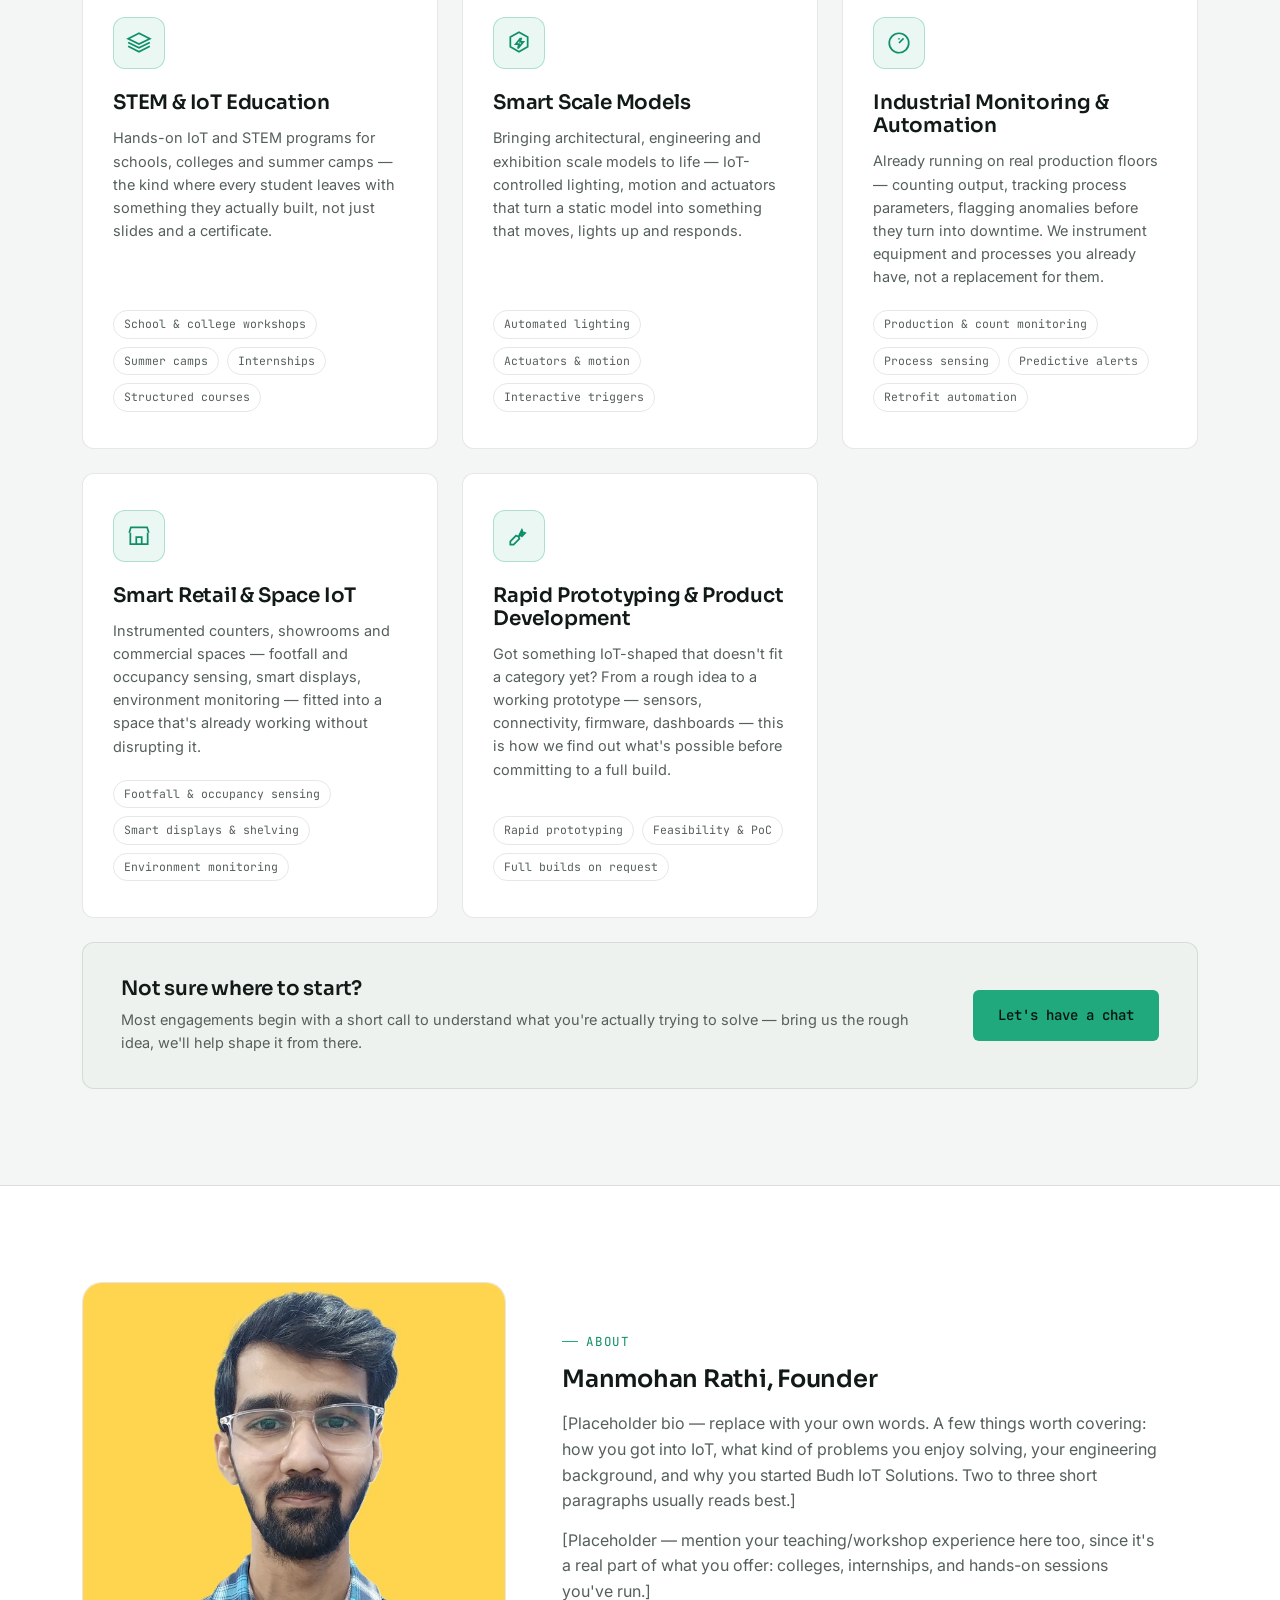
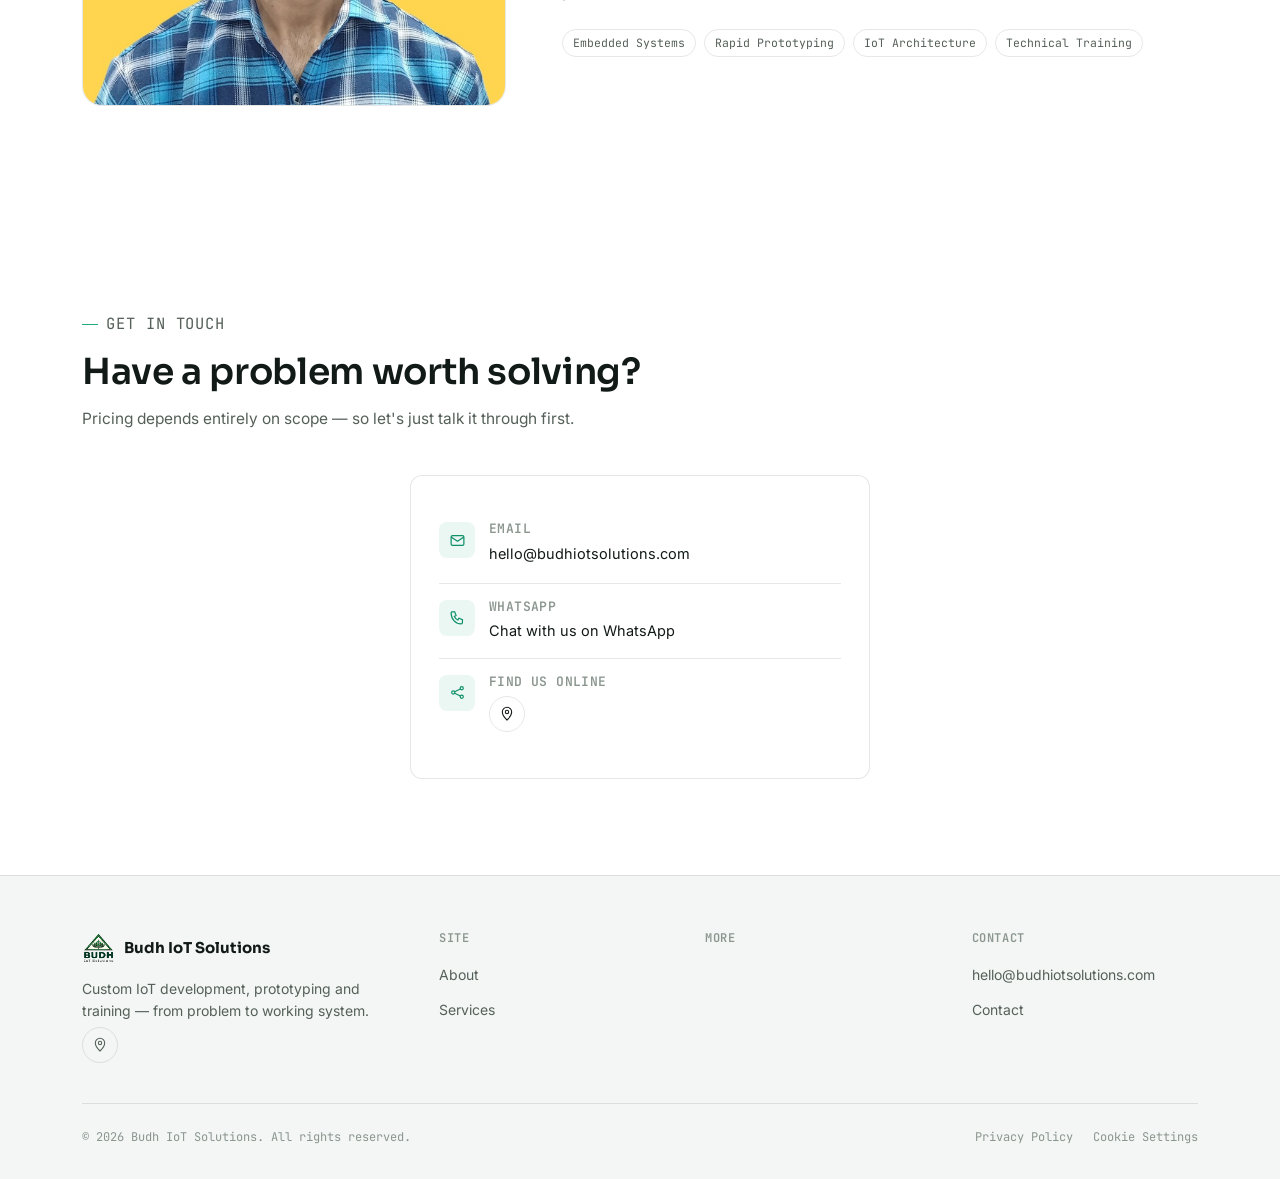
==== commit ec5236a0: "Minimal Website" ====
--- a/index.html
+++ b/index.html
@@ -19,7 +19,7 @@
 <link rel="icon" type="image/svg+xml" href="favicon.svg">
 <link rel="apple-touch-icon" href="favicon.svg">
 <link rel="manifest" href="manifest.json">
-<meta name="theme-color" content="#0A0F0D">
+<meta name="theme-color" content="#FFFFFF">
 
 <link rel="preconnect" href="https://fonts.googleapis.com">
 <link rel="preconnect" href="https://fonts.gstatic.com" crossorigin>
@@ -50,7 +50,7 @@
 <header class="site-header" id="top">
   <div class="wrap header-inner">
     <a class="brand" href="#top">
-      <img class="brand-logo" src="assets/logo.svg" alt="Budh IoT Solutions logo">
+      <img class="brand-logo" src="assets/logo.png" alt="Budh IoT Solutions logo">
       <span class="brand-text">
         <span class="brand-name">Budh IoT Solutions</span>
         <span class="brand-tagline">Ideas, engineered.</span>
@@ -60,10 +60,8 @@
     <nav class="site-nav" id="siteNav">
       <a href="#about">About</a>
       <a href="#services">Services</a>
-      <a href="#work">Work</a>
-      <a href="#impact">Impact</a>
-      <a href="#reviews">Reviews</a>
-      <a href="#blog" id="navBlogLink">Blog</a>
+      <a href="#reviews" class="nav-reviews-link">Reviews</a>
+      <a href="#blog" class="nav-blog-link">Blog</a>
       <a href="#contact">Contact</a>
     </nav>
 
@@ -77,7 +75,7 @@
 </header>
 
 <!-- ============ PROMO BANNER ============
-     Big top poster for promoting something time-limited (an offer, an
+     Big top-of-page poster for promoting something time-limited (an offer, an
      event, enrollment for a workshop batch, etc.).
      Toggle it with SHOW_PROMO_BANNER in js/site-config.js — that's
      the easiest way to switch it on/off. If you'd rather remove it
@@ -102,24 +100,18 @@
         <p class="eyebrow">Custom IoT Development Studio</p>
         <h1>Bring us the problem.<br>We'll build the <span class="accent">thing.</span></h1>
         <p class="hero-sub">
-          Budh IoT Solutions designs and builds custom IoT systems for real-world problems —
-          across homes, industry, healthcare, hospitality, education and government. If it can
-          sense, connect or automate, we can figure out how to make it work.
+          Budh IoT Solutions designs and builds custom IoT systems — from hands-on STEM and IoT
+          education for schools and colleges, to bringing scale models alive with lighting and
+          automation, to rapid prototyping for whatever IoT idea you're chasing next.
         </p>
         <div class="hero-cta">
           <a class="btn btn-primary" href="#contact">Start a conversation</a>
-          <a class="btn btn-ghost" href="#work">See our work</a>
-        </div>
-
-        <dl class="hero-stats">
-          <div><dt>Projects executed</dt><dd>[Add count]+</dd></div>
-          <div><dt>Workshops conducted</dt><dd>[Add count]+</dd></div>
-          <div><dt>Domains served</dt><dd>6+</dd></div>
-        </dl>
+          <a class="btn btn-ghost" href="#services">What we do</a>
+        </div>
       </div>
 
       <div class="capability-web" aria-hidden="true">
-        <svg class="web-svg" viewBox="0 0 520 380" xmlns="http://www.w3.org/2000/svg">
+        <svg class="web-svg" viewBox="0 0 520 400" xmlns="http://www.w3.org/2000/svg">
           <line class="trace" x1="260" y1="190" x2="260" y2="60"/>
           <line class="trace" x1="260" y1="190" x2="375" y2="127"/>
           <line class="trace" x1="260" y1="190" x2="375" y2="253"/>
@@ -137,7 +129,7 @@
           <g class="leaf-node pulse" transform="translate(260,40)">
             <circle class="ring" r="22"/>
             <circle r="26"/>
-            <path class="leaf-icon" d="M-9,3 L0,-7 L9,3 M-6,3 L-6,9 L6,9 L6,3"/>
+            <path class="leaf-icon" fill="none" d="M-9,3 L0,-7 L9,3 M-6,3 L-6,9 L6,9 L6,3"/>
             <text class="leaf-label" y="42">Smart Home</text>
           </g>
 
@@ -145,7 +137,7 @@
           <g class="leaf-node pulse" transform="translate(390,115)">
             <circle class="ring" r="22"/>
             <circle r="26"/>
-            <path class="leaf-icon" d="M-7,0 L7,0 M0,-7 L0,7"/>
+            <path class="leaf-icon" fill="none" d="M-7,0 L7,0 M0,-7 L0,7"/>
             <text class="leaf-label" y="42">Healthcare</text>
           </g>
 
@@ -153,7 +145,7 @@
           <g class="leaf-node pulse" transform="translate(390,265)">
             <circle class="ring" r="22"/>
             <circle r="26"/>
-            <path class="leaf-icon" d="M-9,-2 L0,-7 L9,-2 L0,3 Z M-5,0 L-5,6 M5,0 L5,6"/>
+            <path class="leaf-icon" fill="none" d="M-9,-2 L0,-7 L9,-2 L0,3 Z M-5,0 L-5,6 M5,0 L5,6"/>
             <text class="leaf-label" y="42">Education</text>
           </g>
 
@@ -161,7 +153,7 @@
           <g class="leaf-node pulse" transform="translate(260,340)">
             <circle class="ring" r="22"/>
             <circle r="26"/>
-            <polygon class="leaf-icon" points="0,-9 7,-5 7,5 0,9 -7,5 -7,-5"/>
+            <polygon class="leaf-icon" fill="none" points="0,-9 7,-5 7,5 0,9 -7,5 -7,-5"/>
             <text class="leaf-label" y="42">Industrial</text>
           </g>
 
@@ -169,7 +161,7 @@
           <g class="leaf-node pulse" transform="translate(130,265)">
             <circle class="ring" r="22"/>
             <circle r="26"/>
-            <path class="leaf-icon" d="M-7,9 L-7,-8 L7,-8 L7,9 M-4,-5 L-1,-5 M2,-5 L5,-5 M-4,-1 L-1,-1 M2,-1 L5,-1"/>
+            <path class="leaf-icon" fill="none" d="M-7,9 L-7,-8 L7,-8 L7,9 M-4,-5 L-1,-5 M2,-5 L5,-5 M-4,-1 L-1,-1 M2,-1 L5,-1"/>
             <text class="leaf-label" y="42">Hospitality</text>
           </g>
 
@@ -177,7 +169,7 @@
           <g class="leaf-node pulse" transform="translate(130,115)">
             <circle class="ring" r="22"/>
             <circle r="26"/>
-            <path class="leaf-icon" d="M-8,8 L8,8 M-7,8 L-7,-2 M-3,8 L-3,-2 M3,8 L3,-2 M7,8 L7,-2 M-8,-2 L8,-2 L0,-8 Z"/>
+            <path class="leaf-icon" fill="none" d="M-8,8 L8,8 M-7,8 L-7,-2 M-3,8 L-3,-2 M3,8 L3,-2 M7,8 L7,-2 M-8,-2 L8,-2 L0,-8 Z"/>
             <text class="leaf-label" y="42">Government</text>
           </g>
         </svg>
@@ -218,6 +210,89 @@
           <h3>Deploy & support</h3>
           <p>Rollout, handover, and support after launch — not disappearing the day it ships.</p>
         </div>
+      </div>
+    </div>
+  </section>
+
+  <!-- ============ SERVICES ============
+       This is the centerpiece of the page on purpose — what we offer
+       matters more here than a log of past projects (that's what the
+       one-to-one conversation is for). Capability pillars, not
+       industry verticals: we're describing what we can build, not
+       who we've built it for before. -->
+  <section class="services" id="services">
+    <div class="wrap">
+      <div class="section-head">
+        <p class="eyebrow">What we offer</p>
+        <h2>We're not selling a product.<br>We're solving your problem.</h2>
+        <p>What we build, guaranteed — plus anything else IoT-shaped you bring us. Pricing is scoped per project; let's talk through what you need.</p>
+      </div>
+
+      <div class="pillar-grid">
+        <article class="card pillar-card">
+          <div class="service-icon"><svg viewBox="0 0 24 24"><path d="M12 3L2 8l10 5 10-5-10-5zM2 15l10 5 10-5M2 11.5l10 5 10-5"/></svg></div>
+          <h3>STEM & IoT Education</h3>
+          <p>Hands-on IoT and STEM programs for schools, colleges and summer camps — the kind where every student leaves with something they actually built, not just slides and a certificate.</p>
+          <ul class="chip-list">
+            <li class="chip">School & college workshops</li>
+            <li class="chip">Summer camps</li>
+            <li class="chip">Internships</li>
+            <li class="chip">Structured courses</li>
+          </ul>
+        </article>
+
+        <article class="card pillar-card">
+          <div class="service-icon"><svg viewBox="0 0 24 24"><path d="M12 2l8 4.5v9L12 20l-8-4.5v-9L12 2z"/><path d="M13 8l-4 5h3l-1 4 5-6h-3l1-3z"/></svg></div>
+          <h3>Smart Scale Models</h3>
+          <p>Bringing architectural, engineering and exhibition scale models to life — IoT-controlled lighting, motion and actuators that turn a static model into something that moves, lights up and responds.</p>
+          <ul class="chip-list">
+            <li class="chip">Automated lighting</li>
+            <li class="chip">Actuators & motion</li>
+            <li class="chip">Interactive triggers</li>
+          </ul>
+        </article>
+
+        <article class="card pillar-card">
+          <div class="service-icon"><svg viewBox="0 0 24 24"><path d="M12 21a9 9 0 100-18 9 9 0 000 18z"/><path d="M12 12l4.2-4.2"/><path d="M12 7.5v1.2"/></svg></div>
+          <h3>Industrial Monitoring & Automation</h3>
+          <p>Already running on real production floors — counting output, tracking process parameters, flagging anomalies before they turn into downtime. We instrument equipment and processes you already have, not a replacement for them.</p>
+          <ul class="chip-list">
+            <li class="chip">Production & count monitoring</li>
+            <li class="chip">Process sensing</li>
+            <li class="chip">Predictive alerts</li>
+            <li class="chip">Retrofit automation</li>
+          </ul>
+        </article>
+
+        <article class="card pillar-card">
+          <div class="service-icon"><svg viewBox="0 0 24 24"><path d="M3 9l1.5-5h15L21 9"/><path d="M4 9v10.5h16V9"/><path d="M9.5 19.5V13h5v6.5"/></svg></div>
+          <h3>Smart Retail & Space IoT</h3>
+          <p>Instrumented counters, showrooms and commercial spaces — footfall and occupancy sensing, smart displays, environment monitoring — fitted into a space that's already working without disrupting it.</p>
+          <ul class="chip-list">
+            <li class="chip">Footfall & occupancy sensing</li>
+            <li class="chip">Smart displays & shelving</li>
+            <li class="chip">Environment monitoring</li>
+          </ul>
+        </article>
+
+        <article class="card pillar-card">
+          <div class="service-icon"><svg viewBox="0 0 24 24"><path d="M14.7 6.3a4 4 0 01-5.4 5.4L4 17v3h3l5.3-5.3a4 4 0 015.4-5.4l-3 3-2-2z"/></svg></div>
+          <h3>Rapid Prototyping & Product Development</h3>
+          <p>Got something IoT-shaped that doesn't fit a category yet? From a rough idea to a working prototype — sensors, connectivity, firmware, dashboards — this is how we find out what's possible before committing to a full build.</p>
+          <ul class="chip-list">
+            <li class="chip">Rapid prototyping</li>
+            <li class="chip">Feasibility & PoC</li>
+            <li class="chip">Full builds on request</li>
+          </ul>
+        </article>
+
+        <article class="card pillar-card pillar-cta">
+          <div>
+            <h3>Not sure where to start?</h3>
+            <p>Most engagements begin with a short call to understand what you're actually trying to solve — bring us the rough idea, we'll help shape it from there.</p>
+          </div>
+          <a class="btn btn-primary" href="#contact">Let's have a chat</a>
+        </article>
       </div>
     </div>
   </section>
@@ -259,157 +334,6 @@
     </div>
   </section>
 
-  <!-- ============ SERVICES ============ -->
-  <section class="services" id="services">
-    <div class="wrap">
-      <div class="section-head">
-        <p class="eyebrow">What we offer</p>
-        <h2>We're not selling a product.<br>We're solving your problem.</h2>
-        <p>Every engagement starts the same way — with your problem or idea, not our catalog. Pricing is scoped per project; let's talk through what you need.</p>
-      </div>
-
-      <div class="service-grid">
-        <article class="card service-card">
-          <div class="service-icon"><svg viewBox="0 0 24 24"><path d="M9 18h6M10 21h4M12 3a6 6 0 00-3.6 10.8c.6.5 1 1.2 1 2.2h5.2c0-1 .4-1.7 1-2.2A6 6 0 0012 3z"/></svg></div>
-          <h3>Custom IoT Solutions</h3>
-          <p>Tell us the problem or the idea — we handle everything from feasibility to a working, field-ready system.</p>
-        </article>
-
-        <article class="card service-card">
-          <div class="service-icon"><svg viewBox="0 0 24 24"><path d="M14.7 6.3a4 4 0 01-5.4 5.4L4 17v3h3l5.3-5.3a4 4 0 015.4-5.4l-3 3-2-2z"/></svg></div>
-          <h3>Rapid Prototyping & PoC</h3>
-          <p>Fast, working proof-of-concepts so you can validate an idea before committing to a full build.</p>
-        </article>
-
-        <article class="card service-card">
-          <div class="service-icon"><svg viewBox="0 0 24 24"><circle cx="8" cy="8" r="3"/><circle cx="17" cy="8" r="3"/><path d="M2 20c0-3 2.5-5 6-5s6 2 6 5M12 20c0-2.5 2-4.5 5-4.5s5 2 5 4.5"/></svg></div>
-          <h3>Workshops & Corporate Training</h3>
-          <p>Hands-on IoT sessions for teams and organizations — practical, project-based, not just slides.</p>
-        </article>
-
-        <article class="card service-card">
-          <div class="service-icon"><svg viewBox="0 0 24 24"><path d="M12 3L2 8l10 5 10-5-10-5zM2 15l10 5 10-5M2 11.5l10 5 10-5"/></svg></div>
-          <h3>College & Institution Programs</h3>
-          <p>Workshops, seminars, internships and curriculum support for engineering colleges and institutes.</p>
-        </article>
-
-        <article class="card service-card optional" id="coursesServiceCard">
-          <div class="service-icon"><svg viewBox="0 0 24 24"><path d="M16 18l4-6-4-6M8 6l-4 6 4 6"/></svg></div>
-          <h3>IoT & Python Courses</h3>
-          <p>Structured courses for student groups covering IoT fundamentals and Python for embedded work.</p>
-        </article>
-
-        <article class="card service-card" style="display:flex; flex-direction:column; justify-content:center; background:var(--surface-2);">
-          <h3>Not sure where to start?</h3>
-          <p style="margin-bottom:18px;">Most engagements begin with a short call to understand what you're actually trying to solve.</p>
-          <a class="btn btn-ghost" href="#contact">Let's have a chat</a>
-        </article>
-      </div>
-    </div>
-  </section>
-
-  <!-- ============ WHO WE SERVE ============ -->
-  <section class="audience">
-    <div class="wrap">
-      <div class="section-head">
-        <p class="eyebrow">Who we serve</p>
-        <h2>Any industry with a problem IoT can solve.</h2>
-      </div>
-      <div class="audience-grid">
-        <div class="card audience-card">
-          <div class="audience-icon"><svg viewBox="0 0 24 24"><path d="M3 11l9-8 9 8M5 10v10h14V10"/></svg></div>
-          <div><h4>Real Estate</h4><p>Smart building & automation</p></div>
-        </div>
-        <div class="card audience-card">
-          <div class="audience-icon"><svg viewBox="0 0 24 24"><path d="M4 21V9l8-6 8 6v12M9 21v-6h6v6"/></svg></div>
-          <div><h4>Hospitality</h4><p>Hotels & guest experience</p></div>
-        </div>
-        <div class="card audience-card">
-          <div class="audience-icon"><svg viewBox="0 0 24 24"><rect x="3" y="6" width="18" height="12" rx="2"/><path d="M7 6V4h10v2"/></svg></div>
-          <div><h4>Banking & Finance</h4><p>Secure access & monitoring</p></div>
-        </div>
-        <div class="card audience-card">
-          <div class="audience-icon"><svg viewBox="0 0 24 24"><path d="M12 2l9 5v10l-9 5-9-5V7z"/></svg></div>
-          <div><h4>Government & Public Sector</h4><p>Civic & infrastructure systems</p></div>
-        </div>
-        <div class="card audience-card">
-          <div class="audience-icon"><svg viewBox="0 0 24 24"><path d="M13 2L4 14h7l-1 8 9-12h-7z"/></svg></div>
-          <div><h4>Startups & Tech Companies</h4><p>Product & hardware R&D</p></div>
-        </div>
-        <div class="card audience-card">
-          <div class="audience-icon"><svg viewBox="0 0 24 24"><path d="M12 3L2 8l10 5 10-5-10-5zM2 15l10 5 10-5"/></svg></div>
-          <div><h4>Colleges & Institutions</h4><p>Workshops, training & internships</p></div>
-        </div>
-      </div>
-    </div>
-  </section>
-
-  <!-- ============ PROJECTS ============ -->
-  <section class="work" id="work">
-    <div class="wrap">
-      <div class="section-head">
-        <p class="eyebrow">Selected work</p>
-        <h2>Problems we've been handed, and what we built.</h2>
-        <p>Sorted by what they solve, not who they were built for — a workshop build and a client deployment sit on equal footing here if they solved a real problem well.</p>
-      </div>
-
-      <div class="project-filters" id="projectFilters"></div>
-      <div class="project-grid" id="projectGrid"></div>
-      <div class="load-more-wrap">
-        <button class="btn btn-ghost" id="loadMoreBtn">Load more projects</button>
-      </div>
-    </div>
-  </section>
-
-  <!-- ============ IMPACT ============ -->
-  <section class="impact" id="impact">
-    <div class="wrap">
-      <div class="section-head">
-        <p class="eyebrow">Impact</p>
-        <h2>Problems solved, and people trained to solve their own.</h2>
-      </div>
-
-      <div class="impact-stats">
-        <div class="card impact-stat"><strong>[Add]+</strong><span>Projects Executed</span></div>
-        <div class="card impact-stat"><strong>[Add]+</strong><span>Workshops Conducted</span></div>
-        <div class="card impact-stat"><strong>[Add]+</strong><span>Students Trained</span></div>
-        <div class="card impact-stat"><strong>[Add]+</strong><span>Colleges Partnered</span></div>
-      </div>
-
-      <div class="impact-split">
-        <div class="card impact-panel">
-          <h3>Problems Solved</h3>
-          <p>A sample of the kind of impact behind the project list above — replace with your own specifics.</p>
-          <ul class="impact-list">
-            <li><svg viewBox="0 0 20 20"><path d="M4 10.5l3.5 3.5L16 5" fill="none" stroke="currentColor" stroke-width="2"/></svg>Reduced manual monitoring effort for a cold storage facility with an automated alert system.</li>
-            <li><svg viewBox="0 0 20 20"><path d="M4 10.5l3.5 3.5L16 5" fill="none" stroke="currentColor" stroke-width="2"/></svg>Cut water waste for a small farm through automated, sensor-triggered irrigation.</li>
-            <li><svg viewBox="0 0 20 20"><path d="M4 10.5l3.5 3.5L16 5" fill="none" stroke="currentColor" stroke-width="2"/></svg>Gave a hotel visibility into energy use it previously had no way to measure.</li>
-          </ul>
-        </div>
-        <div class="card impact-panel">
-          <h3>Training & Education Impact</h3>
-          <p>Workshops, lectures and internships conducted at colleges and institutes — building IoT skills beyond the classroom syllabus.</p>
-          <ul class="impact-list">
-            <li><svg viewBox="0 0 20 20"><path d="M4 10.5l3.5 3.5L16 5" fill="none" stroke="currentColor" stroke-width="2"/></svg>Hands-on IoT workshops for engineering students, from first sensor to working demo.</li>
-            <li><svg viewBox="0 0 20 20"><path d="M4 10.5l3.5 3.5L16 5" fill="none" stroke="currentColor" stroke-width="2"/></svg>Guest lectures on real-world IoT development and career paths.</li>
-            <li><svg viewBox="0 0 20 20"><path d="M4 10.5l3.5 3.5L16 5" fill="none" stroke="currentColor" stroke-width="2"/></svg>Internship mentoring for students building their own IoT projects.</li>
-          </ul>
-        </div>
-      </div>
-    </div>
-  </section>
-
-  <!-- ============ WORK GALLERY (small auto-scrolling image strip) ============
-       Plain visuals, no captions, no clicks — a quick, informal proof-of-work
-       strip. Images come from data/gallery.js; toggle with SHOW_WORK_GALLERY
-       in js/site-config.js. -->
-  <section class="gallery-strip" id="galleryStrip" data-section="gallery">
-    <div class="wrap">
-      <p class="eyebrow">Snapshots from the field</p>
-      <div class="gallery-strip-scroll" id="galleryStripScroll"></div>
-    </div>
-  </section>
-
   <!-- ============ REVIEWS ============ -->
   <section class="reviews" id="reviews" data-section="reviews">
     <div class="wrap" id="reviewsSection">
@@ -453,7 +377,17 @@
           </div>
           <div class="contact-row">
             <div class="contact-row-icon"><svg viewBox="0 0 24 24" fill="none" stroke="currentColor" stroke-width="1.6"><path d="M4 4h4l2 5-2.5 1.5a11 11 0 005 5L14 13l5 2v4a2 2 0 01-2 2C9.6 21 3 14.4 3 6a2 2 0 011-2z"/></svg></div>
-            <div><h4>Call/Whatsapp</h4><p style="color:var(--text-muted)">+91 7756070589</p></div>
+            <div><h4>WhatsApp</h4><p id="contactWhatsappText" style="color:var(--text-muted)">Use the WhatsApp button in the corner, once enabled in site-config.js</p></div>
+          </div>
+          <!-- Follow us: driven by SOCIAL in js/site-config.js — each
+               platform has its own show/url toggle. This row auto-hides
+               if nothing is enabled. -->
+          <div class="contact-row">
+            <div class="contact-row-icon"><svg viewBox="0 0 24 24" fill="none" stroke="currentColor" stroke-width="1.6"><circle cx="6" cy="12" r="2.2"/><circle cx="18" cy="6" r="2.2"/><circle cx="18" cy="18" r="2.2"/><path d="M8 11l8-4M8 13l8 4"/></svg></div>
+            <div>
+              <h4>Find us online</h4>
+              <div class="footer-social" id="contactSocial" style="margin-top:6px;"></div>
+            </div>
           </div>
         </div>
       </div>
@@ -468,7 +402,7 @@
     <div class="footer-grid">
       <div class="footer-col">
         <div class="footer-brand">
-          <img class="brand-logo" src="assets/logo.svg" alt="Budh IoT Solutions logo">
+          <img class="brand-logo" src="assets/logo.png" alt="Budh IoT Solutions logo">
           <span>Budh IoT Solutions</span>
         </div>
         <p>Custom IoT development, prototyping and training — from problem to working system.</p>
@@ -479,15 +413,13 @@
         <ul>
           <li><a href="#about">About</a></li>
           <li><a href="#services">Services</a></li>
-          <li><a href="#work">Work</a></li>
-          <li><a href="#reviews">Reviews</a></li>
+          <li><a href="#reviews" class="nav-reviews-link">Reviews</a></li>
         </ul>
       </div>
       <div class="footer-col">
         <h4>More</h4>
         <ul>
-          <li><a href="#impact">Impact</a></li>
-          <li><a href="#blog">Blog</a></li>
+          <li><a href="#blog" class="nav-blog-link">Blog</a></li>
         </ul>
       </div>
       <div class="footer-col">
@@ -528,10 +460,8 @@
 </button>
 
 <script src="js/site-config.js"></script>
-<script src="data/projects.js"></script>
 <script src="data/reviews.js"></script>
 <script src="data/blogs.js"></script>
-<script src="data/gallery.js"></script>
 <script src="js/main.js"></script>
 </body>
-</html>
+</html>
--- a/css/base.css
+++ b/css/base.css
@@ -4,23 +4,23 @@
    ============================================================ */
 :root {
   /* --- Surfaces --- */
-  --bg: #0A0F0D;
-  --bg-alt: #0D1512;
-  --surface: #121A17;
-  --surface-2: #17211D;
-  --border: rgba(255, 255, 255, 0.09);
-  --border-strong: rgba(255, 255, 255, 0.18);
+  --bg: #FFFFFF;
+  --bg-alt: #F3F6F4;
+  --surface: #FFFFFF;
+  --surface-2: #EEF2EF;
+  --border: rgba(14, 21, 18, 0.10);
+  --border-strong: rgba(14, 21, 18, 0.20);
 
   /* --- Text --- */
-  --text: #F3F6F4;
-  --text-muted: #9FB0A8;
-  --text-faint: #66766E;
+  --text: #121A17;
+  --text-muted: #556059;
+  --text-faint: #8B968F;
 
   /* --- Brand green --- */
   --green: #1FA97C;
-  --green-bright: #4FE3A6;
+  --green-bright: #0E8F67;
   --green-deep: #0E6E4F;
-  --green-wash: rgba(31, 169, 124, 0.12);
+  --green-wash: rgba(31, 169, 124, 0.09);
 
   /* --- Utility --- */
   --white: #FFFFFF;
--- a/css/layout.css
+++ b/css/layout.css
@@ -5,7 +5,7 @@
   position: sticky;
   top: 0;
   z-index: 100;
-  background: rgba(10, 15, 13, 0.85);
+  background: rgba(255, 255, 255, 0.85);
   backdrop-filter: blur(10px);
   border-bottom: 1px solid var(--border);
 }
--- a/css/sections-1.css
+++ b/css/sections-1.css
@@ -1,7 +1,7 @@
 /* ============================================================
    HERO
    ============================================================ */
-.hero { padding: 88px 0 70px; position: relative; overflow: hidden; }
+.hero { padding: 88px 0 70px; position: relative; }
 .hero-inner { display: grid; grid-template-columns: 1.05fr 0.95fr; gap: 50px; align-items: center; }
 
 @media (max-width: 980px) {
@@ -77,53 +77,49 @@
 }
 
 /* ============================================================
-   SERVICES
+   SERVICES — the page's centerpiece: three capability pillars
+   (what we can build) plus a closing CTA strip, not a log of past
+   industry-specific projects.
    ============================================================ */
 .services { background: var(--bg-alt); border-top: 1px solid var(--border); border-bottom: 1px solid var(--border); }
-.service-grid { display: grid; grid-template-columns: repeat(3, 1fr); gap: 20px; }
-.service-card { padding: 30px 26px; }
+
+.pillar-grid { display: grid; grid-template-columns: repeat(3, 1fr); gap: 24px; }
+
+.pillar-card { padding: 36px 30px; display: flex; flex-direction: column; }
+.pillar-card h3 { font-size: 20px; margin-bottom: 12px; }
+.pillar-card p { font-size: 14.5px; color: var(--text-muted); margin-bottom: 22px; flex: 1; }
+.pillar-card .chip-list { margin-top: auto; }
+
 .service-icon {
-  width: 44px; height: 44px;
-  border-radius: 10px;
+  width: 52px; height: 52px;
+  border-radius: 12px;
   background: var(--green-wash);
   border: 1px solid rgba(31,169,124,0.3);
   display: flex; align-items: center; justify-content: center;
-  margin-bottom: 20px;
+  margin-bottom: 22px;
   transition: border-color .2s ease, box-shadow .2s ease;
 }
-.service-icon svg { width: 22px; height: 22px; stroke: var(--green-bright); fill: none; stroke-width: 1.6; }
-.service-card:hover .service-icon { border-color: var(--green); box-shadow: 0 0 0 4px var(--green-wash); }
-.service-card h3 { font-size: 18px; margin-bottom: 10px; }
-.service-card p { font-size: 14px; color: var(--text-muted); }
-.service-card.optional { border-style: dashed; }
+.service-icon svg { width: 26px; height: 26px; stroke: var(--green-bright); fill: none; stroke-width: 1.6; }
+.pillar-card:hover .service-icon { border-color: var(--green); box-shadow: 0 0 0 5px var(--green-wash); }
 
-@media (max-width: 900px) { .service-grid { grid-template-columns: repeat(2, 1fr); } }
-@media (max-width: 600px) { .service-grid { grid-template-columns: 1fr; } }
+.pillar-cta {
+  grid-column: 1 / -1;
+  flex-direction: row;
+  align-items: center;
+  justify-content: space-between;
+  gap: 28px;
+  background: var(--surface-2);
+  padding: 34px 38px;
+}
+.pillar-cta h3 { margin-bottom: 8px; }
+.pillar-cta p { margin-bottom: 0; flex: none; }
+.pillar-cta .btn { flex-shrink: 0; }
 
-/* ============================================================
-   WHO WE SERVE (audience chips)
-   ============================================================ */
-.audience-grid { display: grid; grid-template-columns: repeat(3, 1fr); gap: 16px; }
-.audience-card {
-  padding: 22px 22px;
-  display: flex;
-  align-items: center;
-  gap: 14px;
+@media (max-width: 900px) { .pillar-grid { grid-template-columns: repeat(2, 1fr); } }
+@media (max-width: 700px) {
+  .pillar-cta { flex-direction: column; align-items: flex-start; }
 }
-.audience-icon {
-  width: 38px; height: 38px; flex-shrink: 0;
-  border-radius: 8px;
-  background: var(--surface-2);
-  display: flex; align-items: center; justify-content: center;
-  transition: background .2s ease;
-}
-.audience-icon svg { width: 19px; height: 19px; stroke: var(--green-bright); fill: none; stroke-width: 1.6; }
-.audience-card:hover .audience-icon { background: var(--green-wash); }
-.audience-card h4 { font-size: 14.5px; font-weight: 600; margin-bottom: 3px; }
-.audience-card p { font-size: 12.5px; color: var(--text-faint); }
-
-@media (max-width: 900px) { .audience-grid { grid-template-columns: repeat(2, 1fr); } }
-@media (max-width: 560px) { .audience-grid { grid-template-columns: 1fr; } }
+@media (max-width: 600px) { .pillar-grid { grid-template-columns: 1fr; } }
 
 /* ============================================================
    ABOUT (grid defined here since index.html uses a class now,
--- a/css/sections-2.css
+++ b/css/sections-2.css
@@ -1,193 +1,3 @@
-/* ============================================================
-   PROJECTS
-   ============================================================ */
-.project-filters {
-  display: flex;
-  gap: 10px;
-  flex-wrap: wrap;
-  margin-bottom: 36px;
-}
-.filter-btn {
-  font-family: var(--font-mono);
-  font-size: 12.5px;
-  padding: 8px 16px;
-  border-radius: 999px;
-  border: 1px solid var(--border-strong);
-  color: var(--text-muted);
-  background: transparent;
-  transition: all .15s ease;
-}
-.filter-btn:hover { color: var(--text); border-color: var(--green); }
-.filter-btn.is-active { background: var(--green); color: #06120D; border-color: var(--green); }
-
-.project-grid {
-  display: grid;
-  grid-template-columns: repeat(3, 1fr);
-  gap: 22px;
-  align-items: start;
-}
-.project-card { overflow: hidden; display: flex; flex-direction: column; }
-.project-media {
-  position: relative;
-  height: 170px;
-  background: linear-gradient(150deg, var(--surface-2), var(--bg-alt));
-  border-bottom: 1px solid var(--border);
-  overflow: hidden;
-}
-.project-media img { width: 100%; height: 100%; object-fit: cover; transition: transform .35s ease; }
-.project-card:hover .project-media img { transform: scale(1.05); }
-.project-media .media-fallback {
-  position: absolute; inset: 0;
-  display: flex; align-items: center; justify-content: center;
-}
-.project-media .media-fallback svg { width: 56px; height: 56px; stroke: var(--border-strong); fill: none; stroke-width: 1; }
-.project-domain-tag {
-  position: absolute; left: 14px; top: 14px;
-  font-family: var(--font-mono); font-size: 10.5px;
-  color: var(--green-bright);
-  background: rgba(10,15,13,0.7);
-  border: 1px solid rgba(31,169,124,0.35);
-  padding: 4px 9px; border-radius: 999px;
-}
-.project-video-btn {
-  position: absolute; right: 12px; bottom: 12px;
-  display: flex; align-items: center; gap: 6px;
-  font-family: var(--font-mono); font-size: 11px;
-  color: var(--text);
-  background: rgba(10,15,13,0.75);
-  border: 1px solid var(--border-strong);
-  padding: 6px 11px; border-radius: 999px;
-  transition: border-color .15s ease;
-}
-.project-video-btn:hover { border-color: var(--green); }
-.project-video-btn svg { width: 12px; height: 12px; fill: var(--green-bright); }
-
-.project-video-embed { position: relative; width: 100%; height: 100%; }
-.project-video-embed iframe { width: 100%; height: 100%; border: 0; }
-.video-consent-gate {
-  position: absolute; inset: 0;
-  display: flex; flex-direction: column; align-items: center; justify-content: center;
-  gap: 10px;
-  background: var(--bg-alt);
-  text-align: center;
-  padding: 16px;
-}
-.video-consent-gate p { font-size: 12px; color: var(--text-muted); font-family: var(--font-mono); }
-
-.project-body { padding: 22px 22px 26px; display: flex; flex-direction: column; flex: 1; }
-.project-top { display: flex; justify-content: space-between; align-items: baseline; margin-bottom: 8px; gap: 8px; }
-.project-top h3 {
-  font-size: 17px;
-  min-height: 40px;
-  display: -webkit-box;
-  -webkit-line-clamp: 2;
-  -webkit-box-orient: vertical;
-  overflow: hidden;
-}
-.project-year { font-family: var(--font-mono); font-size: 11.5px; color: var(--text-faint); white-space: nowrap; }
-.project-body .project-summary {
-  font-size: 13.5px; color: var(--text-muted); margin-bottom: 14px;
-  min-height: 44px;
-  display: -webkit-box;
-  -webkit-line-clamp: 2;
-  -webkit-box-orient: vertical;
-  overflow: hidden;
-}
-.project-body .chip-list {
-  flex-wrap: nowrap;
-  align-items: center;
-  height: 38px;
-  overflow-x: auto;
-  overflow-y: hidden;
-  -webkit-overflow-scrolling: touch;
-  scrollbar-width: thin;
-  scrollbar-color: var(--border-strong) transparent;
-  margin-bottom: 10px;
-}
-.project-body .chip-list::-webkit-scrollbar { height: 4px; }
-.project-body .chip-list::-webkit-scrollbar-thumb { background: var(--border-strong); border-radius: 999px; }
-.project-body .chip-list::-webkit-scrollbar-track { background: transparent; }
-.project-body .chip-list .chip { flex-shrink: 0; }
-.project-toggle {
-  font-family: var(--font-mono); font-size: 11.5px; color: var(--green-bright);
-  margin-bottom: 14px; display: inline-block;
-  background: transparent; border: none; padding: 0; text-align: left;
-}
-.project-toggle:hover { text-decoration: underline; }
-.project-detail { display: none; font-size: 13px; color: var(--text-muted); margin-bottom: 14px; border-top: 1px dashed var(--border); padding-top: 12px; }
-.project-detail.is-open { display: block; }
-
-.load-more-wrap { display: flex; justify-content: center; margin-top: 40px; }
-
-.project-empty { text-align: center; padding: 60px 20px; color: var(--text-faint); font-family: var(--font-mono); font-size: 13px; }
-
-@media (max-width: 980px) { .project-grid { grid-template-columns: repeat(2, 1fr); } }
-@media (max-width: 620px) { .project-grid { grid-template-columns: 1fr; } }
-
-/* ============================================================
-   IMPACT
-   ============================================================ */
-.impact { background: var(--bg-alt); border-top: 1px solid var(--border); border-bottom: 1px solid var(--border); }
-.impact-stats {
-  display: grid;
-  grid-template-columns: repeat(4, 1fr);
-  gap: 20px;
-  margin-bottom: 56px;
-}
-.impact-stat { padding: 26px 22px; text-align: center; }
-.impact-stat strong { display: block; font-family: var(--font-display); font-size: 32px; color: var(--green-bright); margin-bottom: 6px; }
-.impact-stat span { font-size: 12.5px; color: var(--text-muted); font-family: var(--font-mono); }
-
-.impact-split { display: grid; grid-template-columns: 1fr 1fr; gap: 24px; }
-.impact-panel { padding: 30px 28px; }
-.impact-panel h3 { font-size: 18px; margin-bottom: 12px; }
-.impact-panel p { font-size: 14px; color: var(--text-muted); margin-bottom: 16px; }
-.impact-list { display: flex; flex-direction: column; gap: 10px; }
-.impact-list li { display: flex; gap: 10px; font-size: 13.5px; color: var(--text-muted); align-items: flex-start; }
-.impact-list li svg { width: 16px; height: 16px; stroke: var(--green-bright); fill: none; stroke-width: 2; flex-shrink: 0; margin-top: 2px; }
-
-@media (max-width: 900px) { .impact-stats { grid-template-columns: repeat(2, 1fr); } .impact-split { grid-template-columns: 1fr; } }
-
-/* ============================================================
-   WORK GALLERY (small auto-scrolling image strip, above Reviews)
-   ============================================================ */
-.gallery-strip { padding: 44px 0; }
-.gallery-strip .eyebrow { margin-bottom: 18px; }
-
-.gallery-strip-scroll {
-  display: flex;
-  gap: 12px;
-  overflow-x: auto;
-  padding-bottom: 4px;
-  scrollbar-width: thin;
-  scrollbar-color: var(--border-strong) transparent;
-}
-.gallery-strip-scroll::-webkit-scrollbar { height: 5px; }
-.gallery-strip-scroll::-webkit-scrollbar-thumb { background: var(--border-strong); border-radius: 999px; }
-.gallery-strip-scroll::-webkit-scrollbar-track { background: transparent; }
-
-.gallery-tile {
-  position: relative;
-  flex: 0 0 150px;
-  height: 100px;
-  border-radius: var(--radius-sm);
-  overflow: hidden;
-  border: 1px solid var(--border);
-  background: linear-gradient(150deg, var(--surface-2), var(--bg-alt));
-  transition: border-color .2s ease, transform .2s ease;
-}
-.gallery-tile:hover { border-color: var(--border-strong); transform: translateY(-2px); }
-.gallery-tile img { width: 100%; height: 100%; object-fit: cover; display: block; }
-.gallery-tile-fallback {
-  position: absolute; inset: 0;
-  display: flex; align-items: center; justify-content: center;
-}
-.gallery-tile-fallback svg { width: 26px; height: 26px; stroke: var(--border-strong); fill: none; stroke-width: 1; }
-
-@media (max-width: 620px) {
-  .gallery-tile { flex-basis: 118px; height: 82px; }
-}
-
 /* ============================================================
    REVIEWS
    ============================================================ */
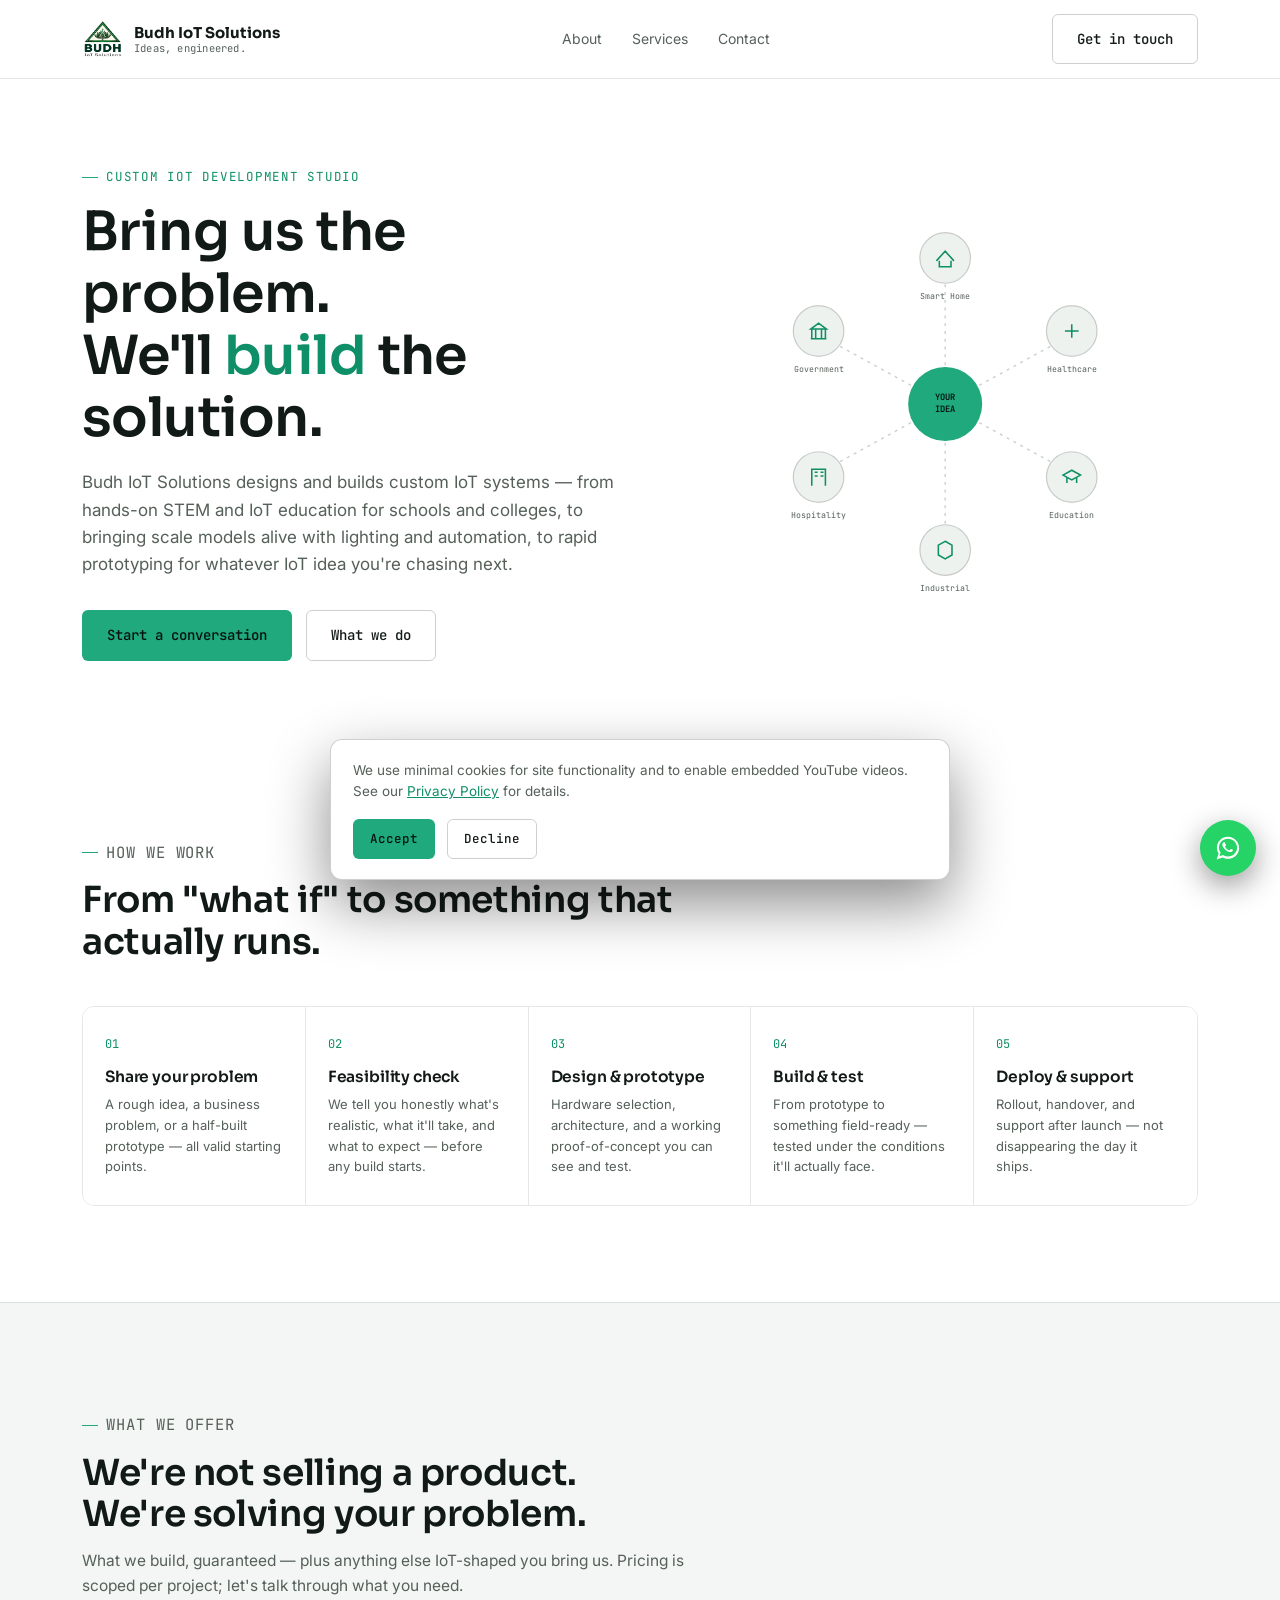
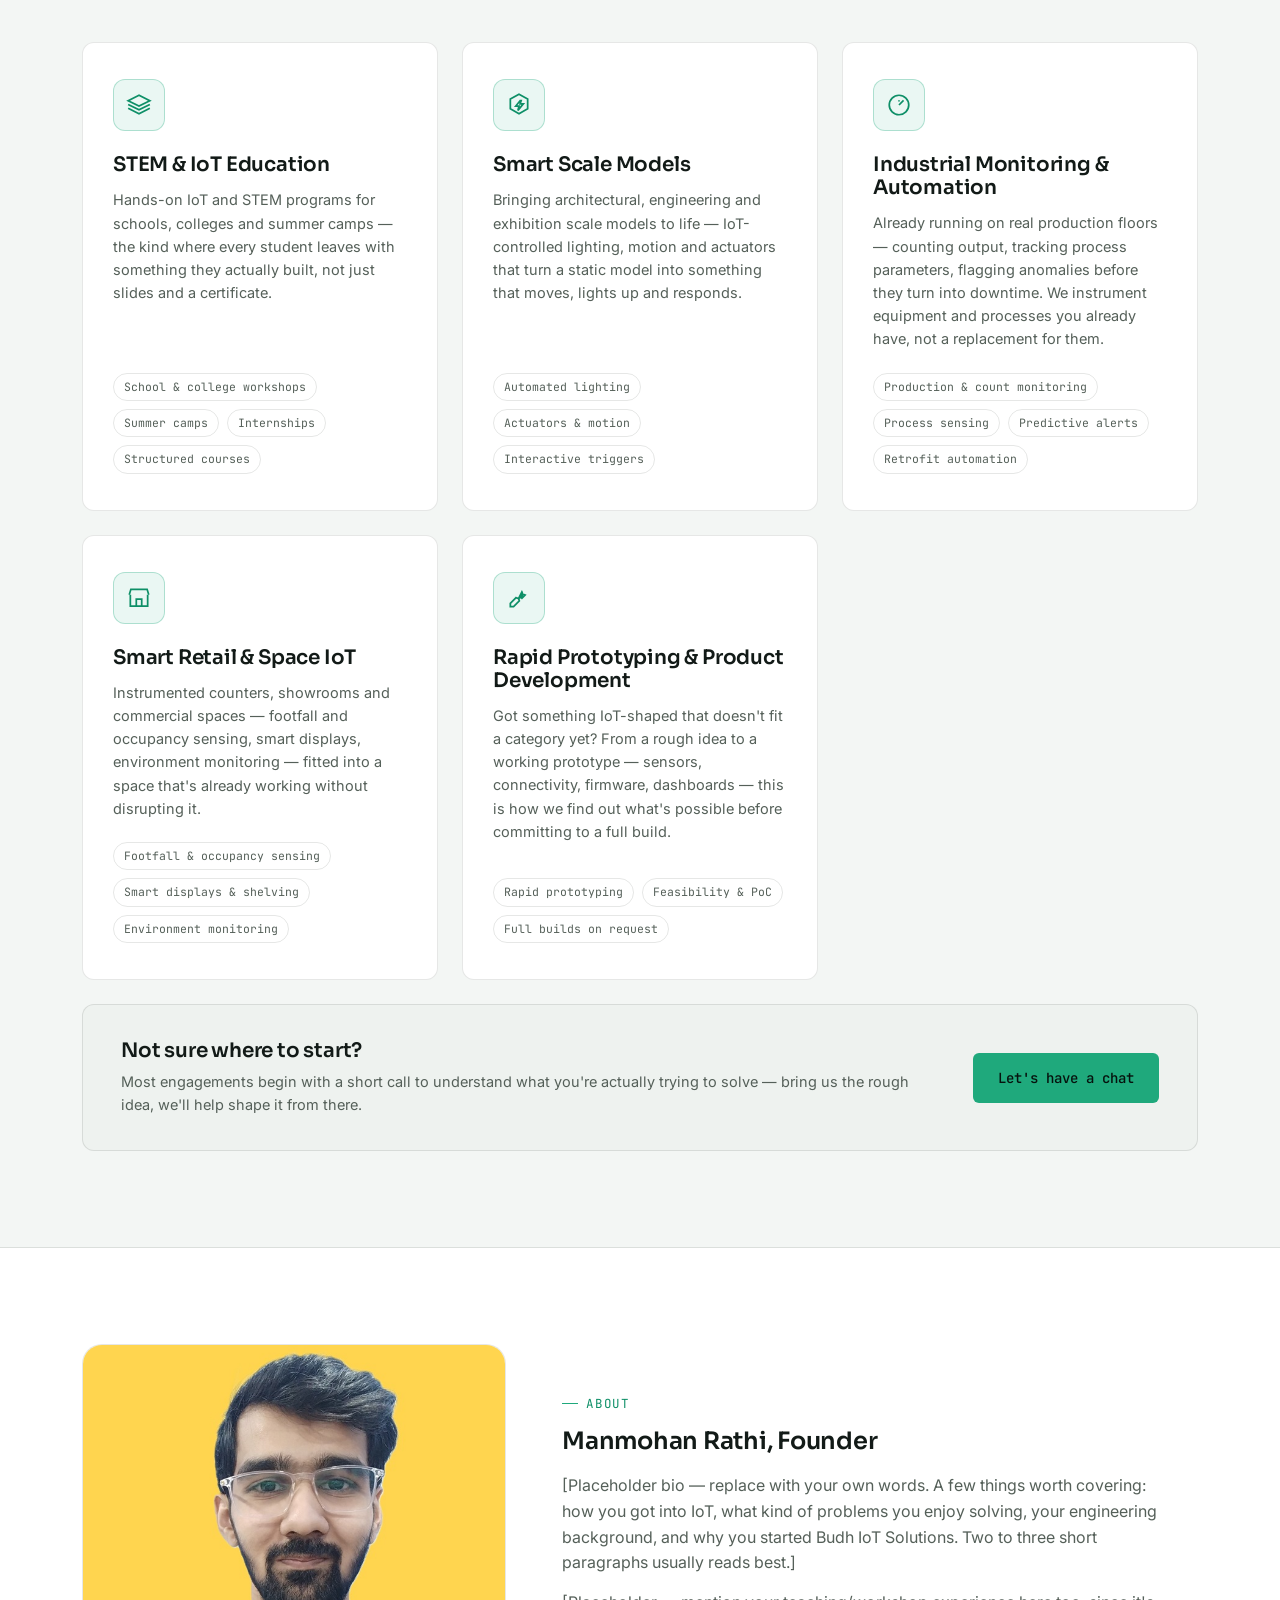
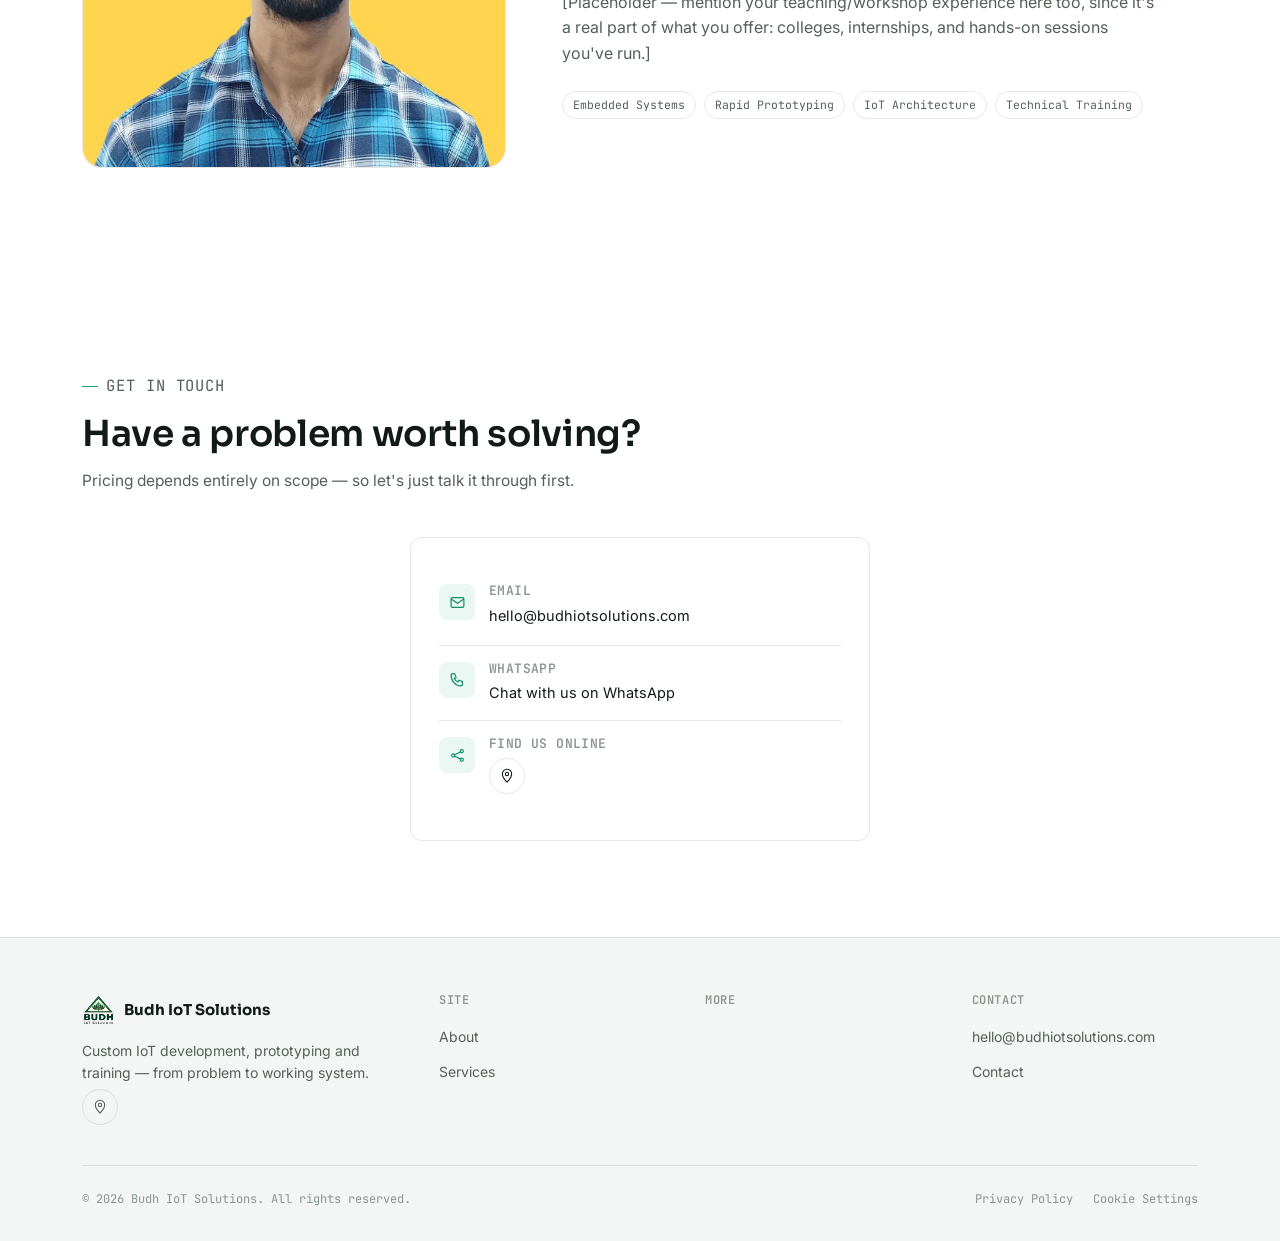
==== commit fe5015da: "Update index.html" ====
--- a/index.html
+++ b/index.html
@@ -98,7 +98,7 @@
     <div class="wrap hero-inner">
       <div class="hero-copy">
         <p class="eyebrow">Custom IoT Development Studio</p>
-        <h1>Bring us the problem.<br>We'll build the <span class="accent">thing.</span></h1>
+        <h1>Bring us the problem.<br>We'll <span class="accent">build</span> the solution.</h1>
         <p class="hero-sub">
           Budh IoT Solutions designs and builds custom IoT systems — from hands-on STEM and IoT
           education for schools and colleges, to bringing scale models alive with lighting and
@@ -464,4 +464,4 @@
 <script src="data/blogs.js"></script>
 <script src="js/main.js"></script>
 </body>
-</html>+</html>
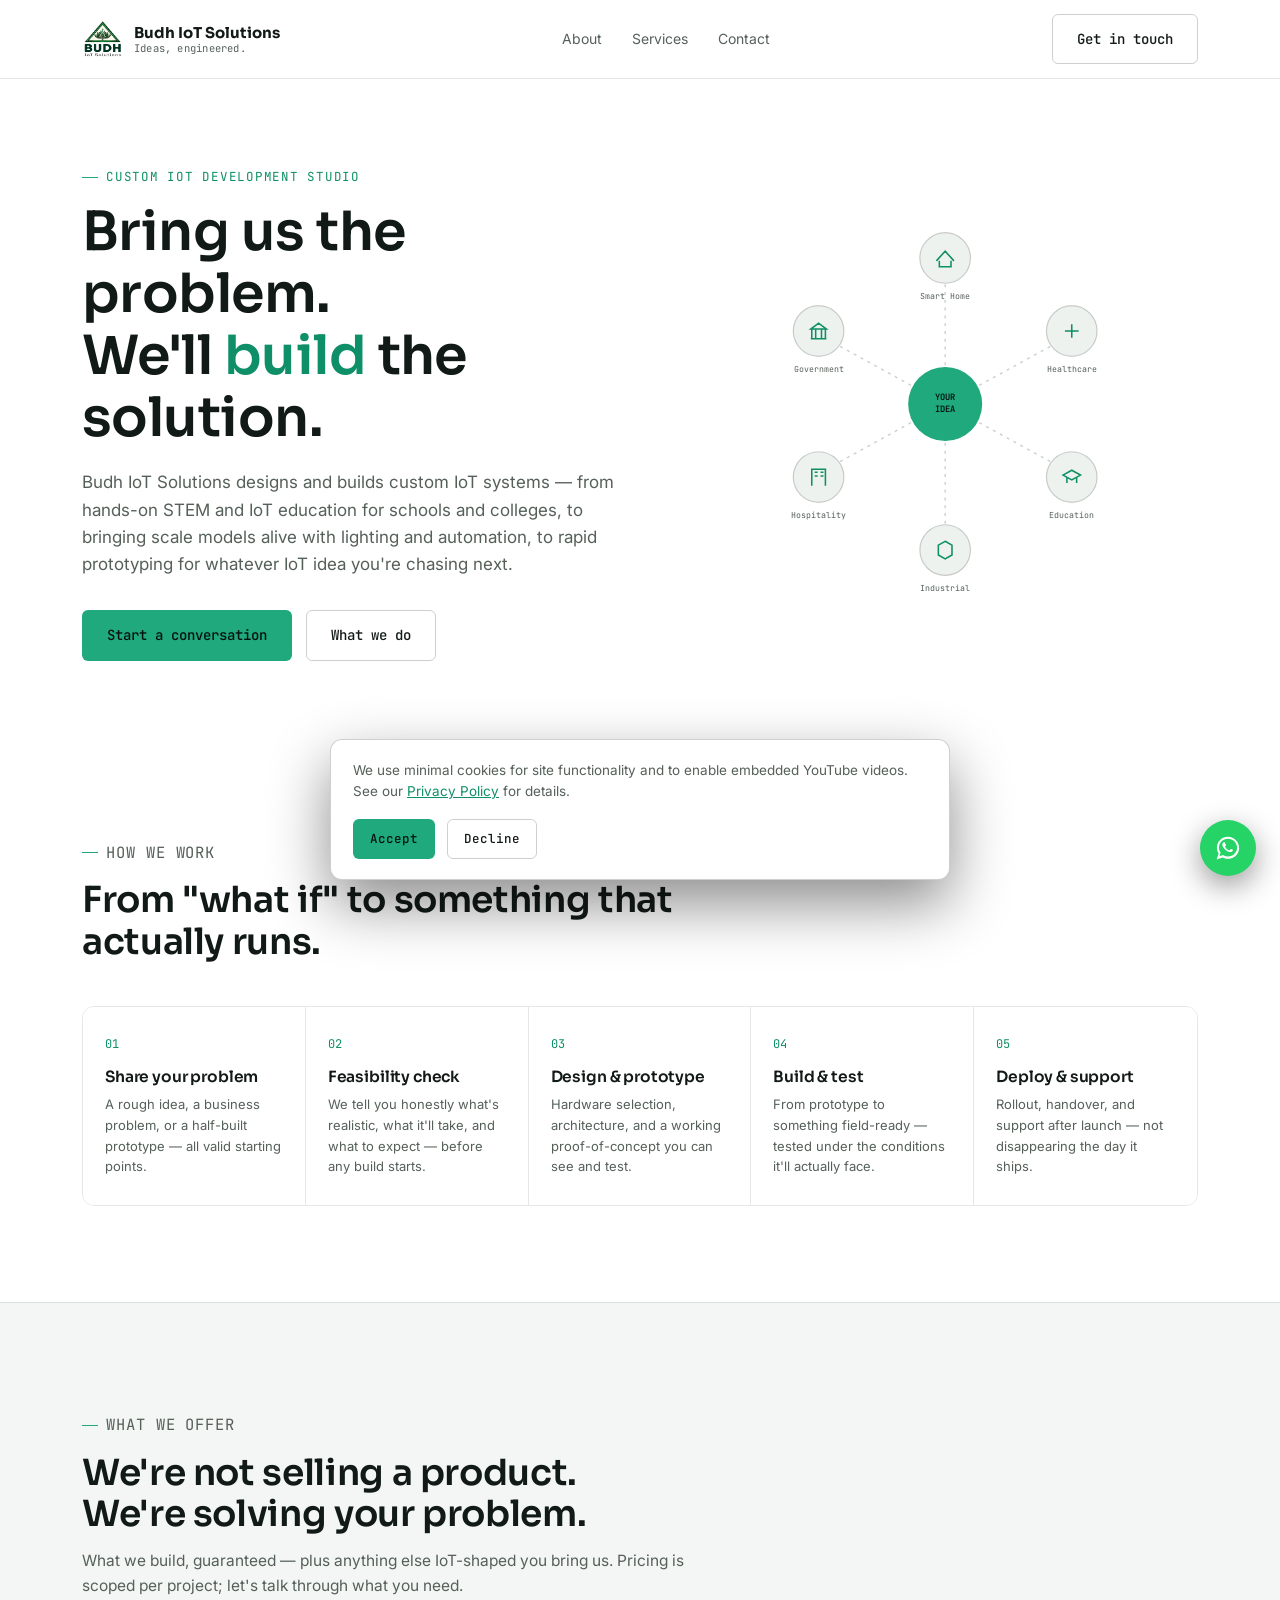
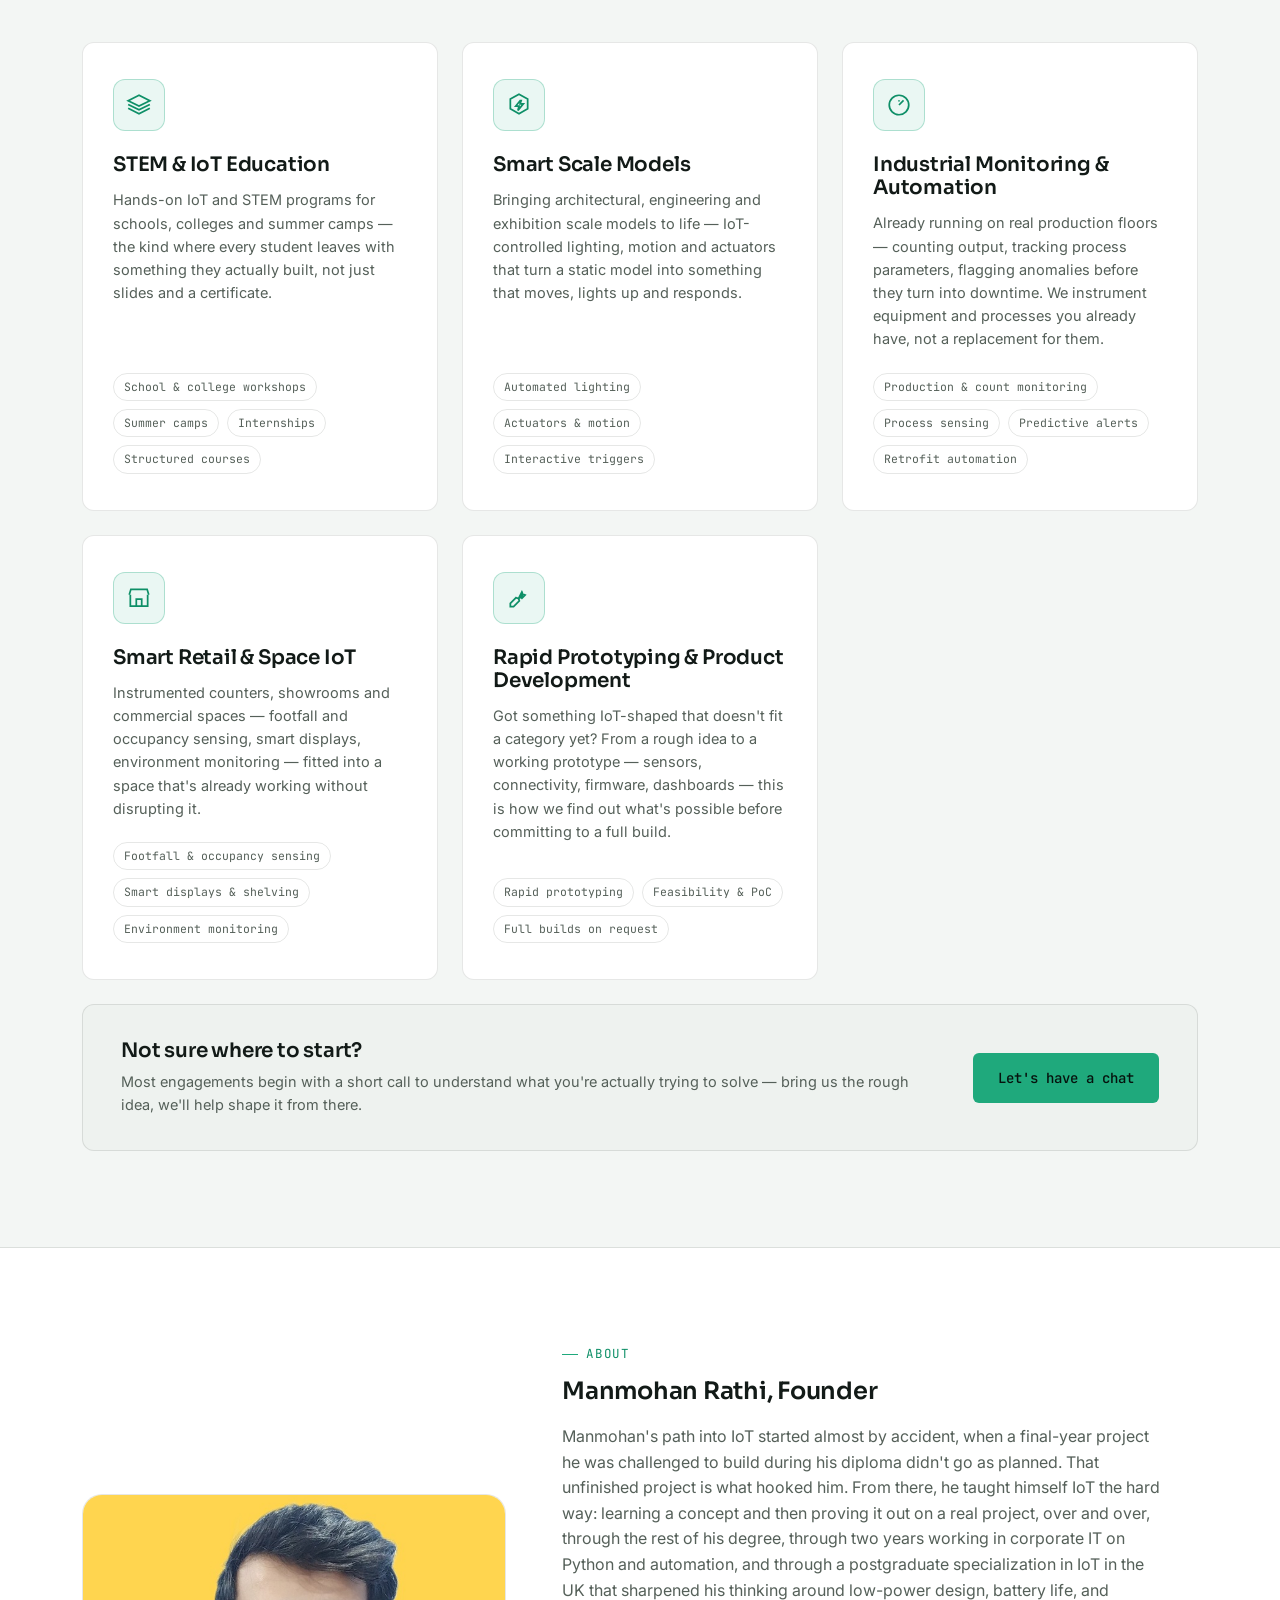
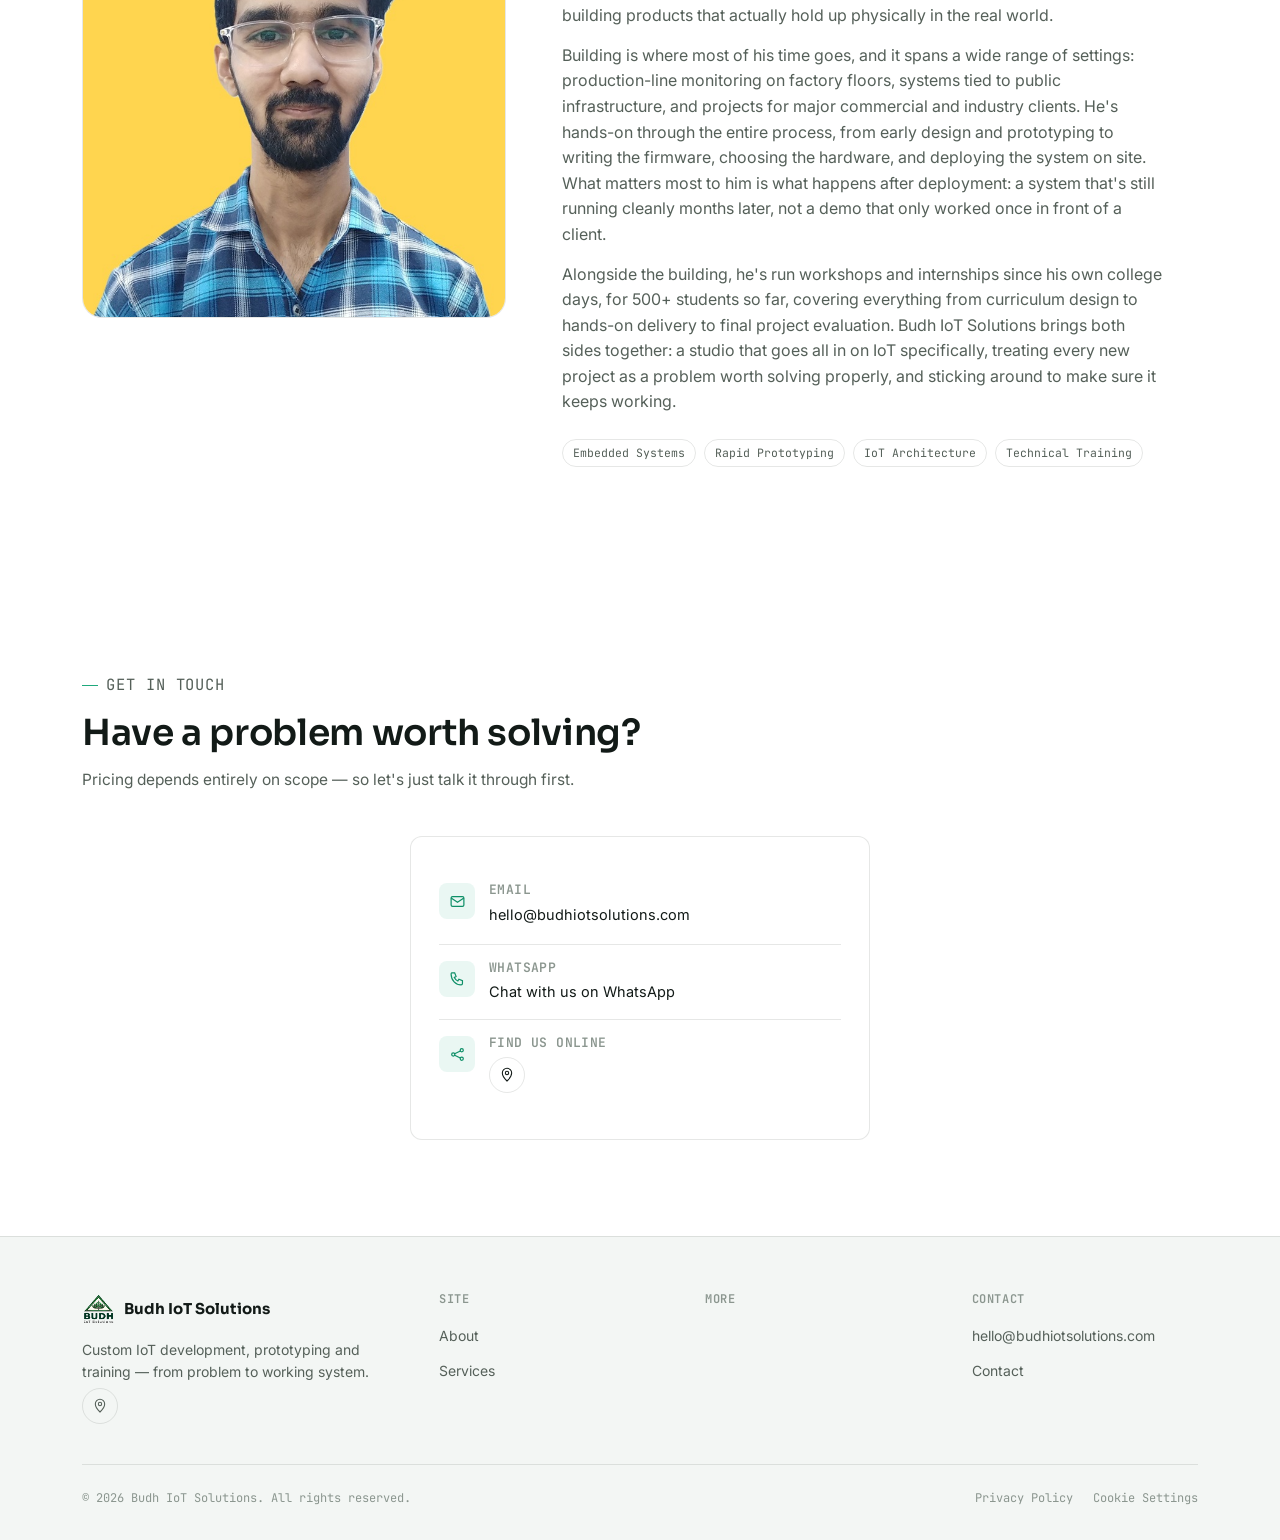
==== commit 88695744: "Update index.html Updated Bio" ====
--- a/index.html
+++ b/index.html
@@ -316,13 +316,30 @@
         <p class="eyebrow">About</p>
         <h2>Manmohan Rathi, Founder</h2>
         <p style="color:var(--text-muted); margin-top:18px; max-width:60ch;">
-          [Placeholder bio — replace with your own words. A few things worth covering: how you got
-          into IoT, what kind of problems you enjoy solving, your engineering background, and why
-          you started Budh IoT Solutions. Two to three short paragraphs usually reads best.]
+          Manmohan's path into IoT started almost by accident, when a final-year project he was
+          challenged to build during his diploma didn't go as planned. That unfinished project is
+          what hooked him. From there, he taught himself IoT the hard way: learning a concept and
+          then proving it out on a real project, over and over, through the rest of his degree,
+          through two years working in corporate IT on Python and automation, and through a
+          postgraduate specialization in IoT in the UK that sharpened his thinking around
+          low-power design, battery life, and building products that actually hold up physically
+          in the real world.
         </p>
         <p style="color:var(--text-muted); margin-top:14px; max-width:60ch;">
-          [Placeholder — mention your teaching/workshop experience here too, since it's a real part
-          of what you offer: colleges, internships, and hands-on sessions you've run.]
+          Building is where most of his time goes, and it spans a wide range of settings:
+          production-line monitoring on factory floors, systems tied to public infrastructure, and
+          projects for major commercial and industry clients. He's hands-on through the entire
+          process, from early design and prototyping to writing the firmware, choosing the
+          hardware, and deploying the system on site. What matters most to him is what happens
+          after deployment: a system that's still running cleanly months later, not a demo that
+          only worked once in front of a client.
+        </p>
+        <p style="color:var(--text-muted); margin-top:14px; max-width:60ch;">
+          Alongside the building, he's run workshops and internships since his own college days,
+          for 500+ students so far, covering everything from curriculum design to hands-on
+          delivery to final project evaluation. Budh IoT Solutions brings both sides together: a
+          studio that goes all in on IoT specifically, treating every new project as a problem
+          worth solving properly, and sticking around to make sure it keeps working.
         </p>
         <div class="chip-list" style="margin-top:24px;">
           <span class="chip">Embedded Systems</span>
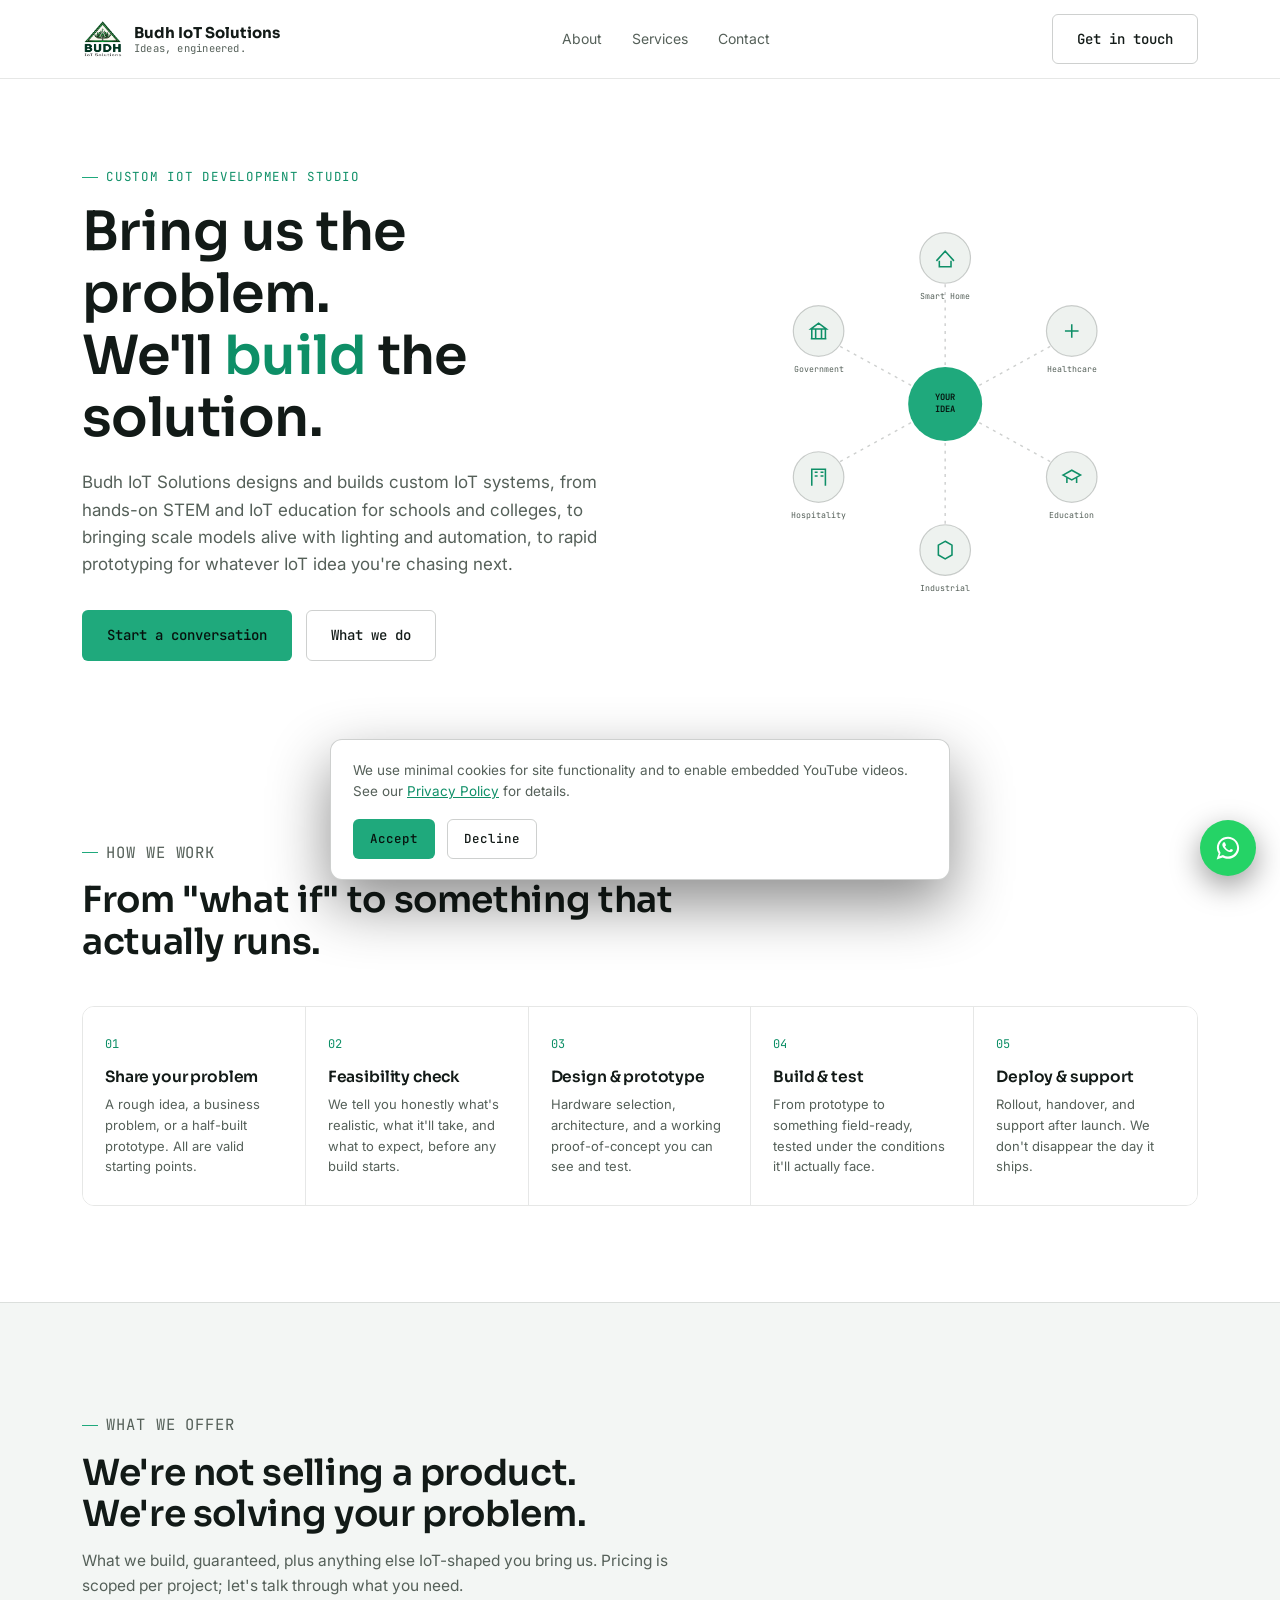
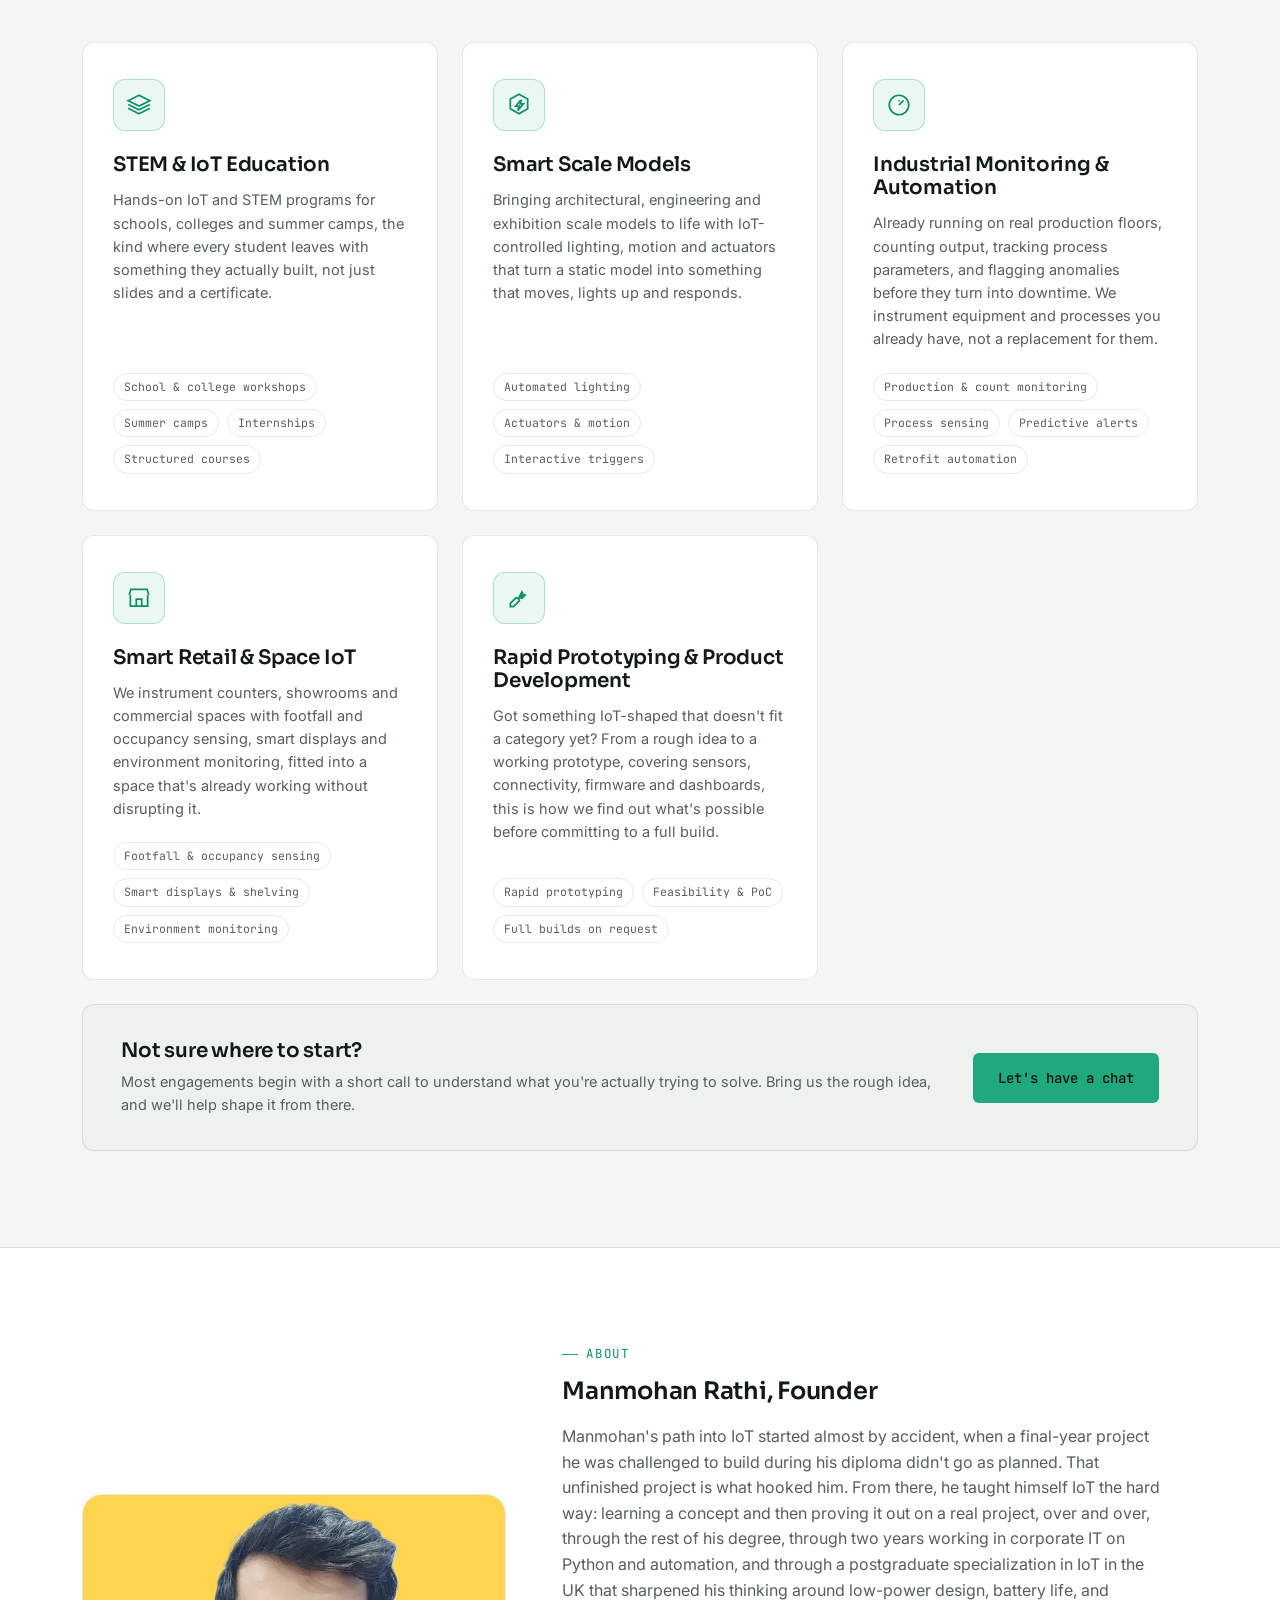
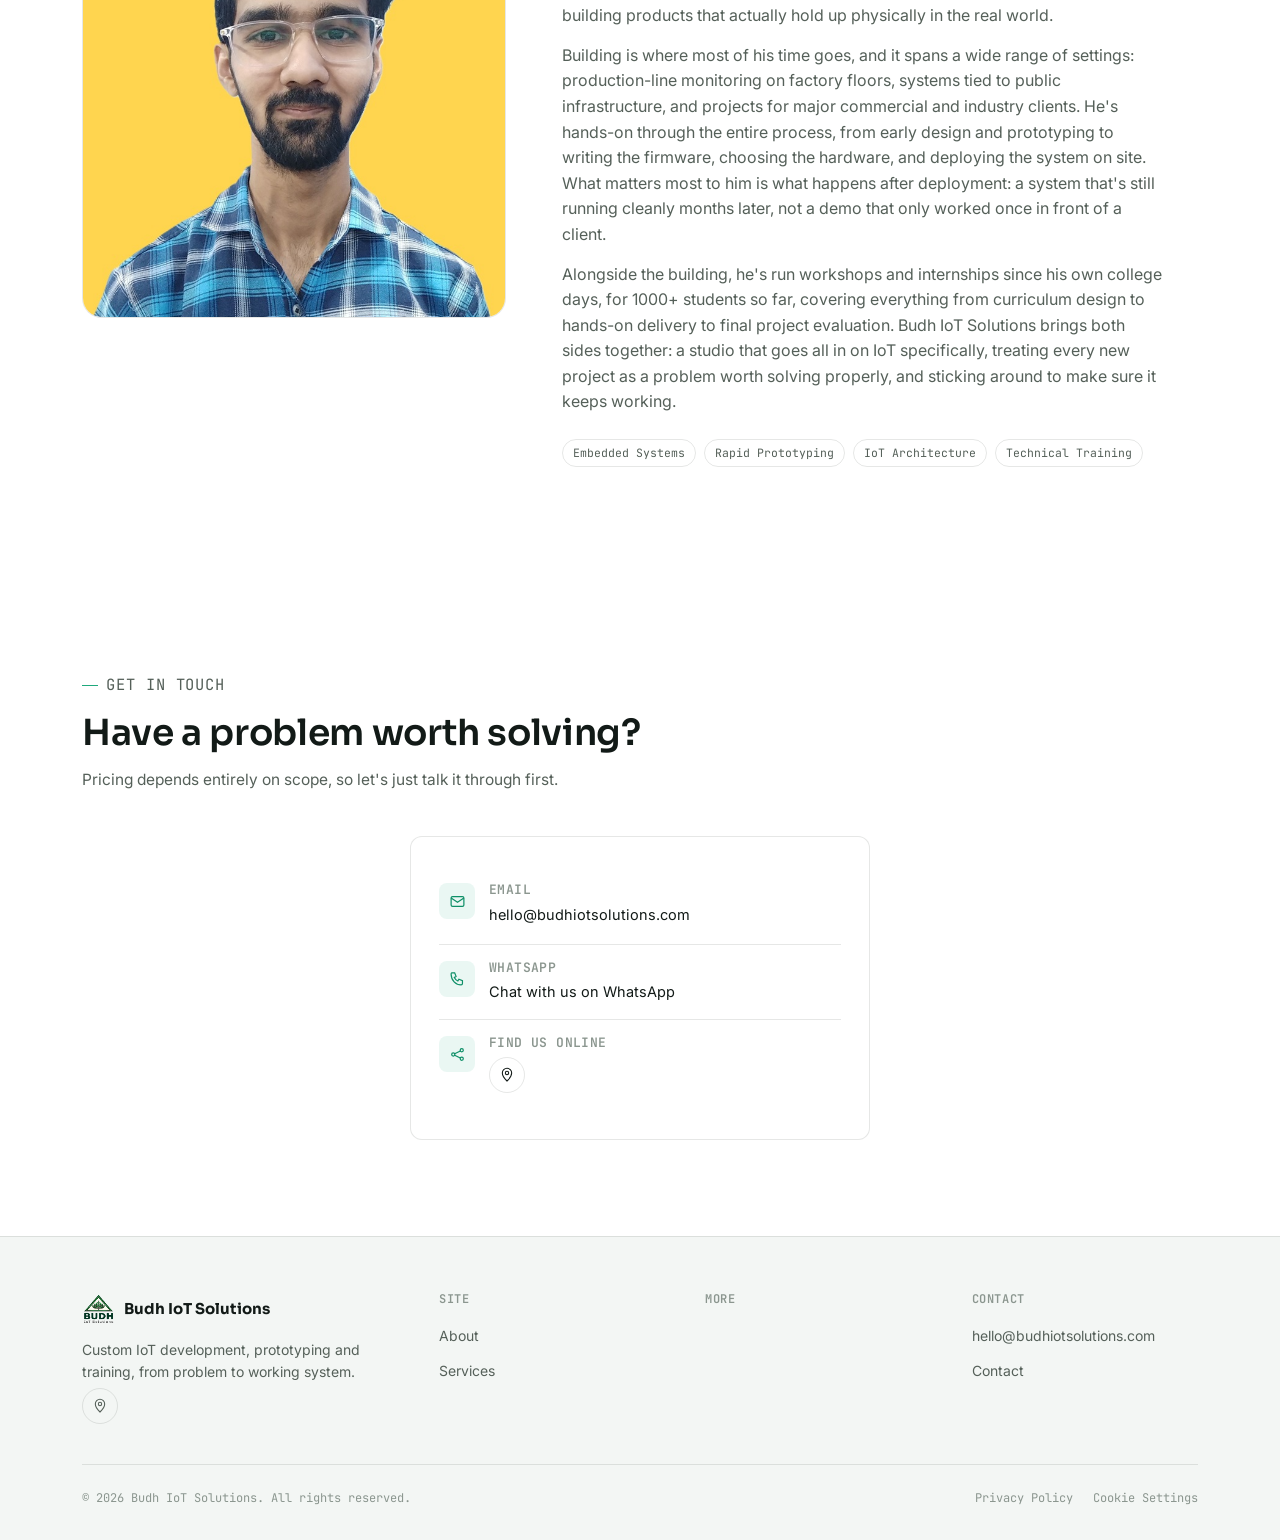
==== commit 28df159f: "Update index.html" ====
--- a/index.html
+++ b/index.html
@@ -3,15 +3,15 @@
 <head>
 <meta charset="UTF-8">
 <meta name="viewport" content="width=device-width, initial-scale=1.0">
-<title>Budh IoT Solutions — Custom IoT Development, Prototyping & Training</title>
-<meta name="description" content="Budh IoT Solutions builds custom IoT systems from problem to prototype to deployment — for real estate, hospitality, industry, healthcare, government and education. We also run IoT workshops and training for colleges and institutions.">
+<title>Budh IoT Solutions | Custom IoT Development, Prototyping & Training</title>
+<meta name="description" content="Budh IoT Solutions builds custom IoT systems from problem to prototype to deployment, serving real estate, hospitality, industry, healthcare, government and education. We also run IoT workshops and training for colleges and institutions.">
 <meta name="keywords" content="IoT solutions, IoT development company, custom IoT projects, IoT prototyping, IoT workshops for colleges, IoT training, embedded systems freelancer, smart devices development, IoT consultant India">
 <link rel="canonical" href="https://budhiotsolutions.com/">
 
 <!-- Open Graph -->
 <meta property="og:type" content="website">
-<meta property="og:title" content="Budh IoT Solutions — Custom IoT Development & Training">
-<meta property="og:description" content="From your problem or idea to a working IoT system — custom development, prototyping and hands-on training, for businesses and institutions alike.">
+<meta property="og:title" content="Budh IoT Solutions | Custom IoT Development & Training">
+<meta property="og:description" content="From your problem or idea to a working IoT system, through custom development, prototyping and hands-on training, for businesses and institutions alike.">
 <meta property="og:url" content="https://budhiotsolutions.com/">
 <meta property="og:image" content="https://budhiotsolutions.com/assets/og-image.jpg">
 <meta name="twitter:card" content="summary_large_image">
@@ -100,7 +100,7 @@
         <p class="eyebrow">Custom IoT Development Studio</p>
         <h1>Bring us the problem.<br>We'll <span class="accent">build</span> the solution.</h1>
         <p class="hero-sub">
-          Budh IoT Solutions designs and builds custom IoT systems — from hands-on STEM and IoT
+          Budh IoT Solutions designs and builds custom IoT systems, from hands-on STEM and IoT
           education for schools and colleges, to bringing scale models alive with lighting and
           automation, to rapid prototyping for whatever IoT idea you're chasing next.
         </p>
@@ -188,12 +188,12 @@
         <div class="process-step">
           <div class="process-num">01</div>
           <h3>Share your problem</h3>
-          <p>A rough idea, a business problem, or a half-built prototype — all valid starting points.</p>
+          <p>A rough idea, a business problem, or a half-built prototype. All are valid starting points.</p>
         </div>
         <div class="process-step">
           <div class="process-num">02</div>
           <h3>Feasibility check</h3>
-          <p>We tell you honestly what's realistic, what it'll take, and what to expect — before any build starts.</p>
+          <p>We tell you honestly what's realistic, what it'll take, and what to expect, before any build starts.</p>
         </div>
         <div class="process-step">
           <div class="process-num">03</div>
@@ -203,12 +203,12 @@
         <div class="process-step">
           <div class="process-num">04</div>
           <h3>Build & test</h3>
-          <p>From prototype to something field-ready — tested under the conditions it'll actually face.</p>
+          <p>From prototype to something field-ready, tested under the conditions it'll actually face.</p>
         </div>
         <div class="process-step">
           <div class="process-num">05</div>
           <h3>Deploy & support</h3>
-          <p>Rollout, handover, and support after launch — not disappearing the day it ships.</p>
+          <p>Rollout, handover, and support after launch. We don't disappear the day it ships.</p>
         </div>
       </div>
     </div>
@@ -225,14 +225,14 @@
       <div class="section-head">
         <p class="eyebrow">What we offer</p>
         <h2>We're not selling a product.<br>We're solving your problem.</h2>
-        <p>What we build, guaranteed — plus anything else IoT-shaped you bring us. Pricing is scoped per project; let's talk through what you need.</p>
+        <p>What we build, guaranteed, plus anything else IoT-shaped you bring us. Pricing is scoped per project; let's talk through what you need.</p>
       </div>
 
       <div class="pillar-grid">
         <article class="card pillar-card">
           <div class="service-icon"><svg viewBox="0 0 24 24"><path d="M12 3L2 8l10 5 10-5-10-5zM2 15l10 5 10-5M2 11.5l10 5 10-5"/></svg></div>
           <h3>STEM & IoT Education</h3>
-          <p>Hands-on IoT and STEM programs for schools, colleges and summer camps — the kind where every student leaves with something they actually built, not just slides and a certificate.</p>
+          <p>Hands-on IoT and STEM programs for schools, colleges and summer camps, the kind where every student leaves with something they actually built, not just slides and a certificate.</p>
           <ul class="chip-list">
             <li class="chip">School & college workshops</li>
             <li class="chip">Summer camps</li>
@@ -244,7 +244,7 @@
         <article class="card pillar-card">
           <div class="service-icon"><svg viewBox="0 0 24 24"><path d="M12 2l8 4.5v9L12 20l-8-4.5v-9L12 2z"/><path d="M13 8l-4 5h3l-1 4 5-6h-3l1-3z"/></svg></div>
           <h3>Smart Scale Models</h3>
-          <p>Bringing architectural, engineering and exhibition scale models to life — IoT-controlled lighting, motion and actuators that turn a static model into something that moves, lights up and responds.</p>
+          <p>Bringing architectural, engineering and exhibition scale models to life with IoT-controlled lighting, motion and actuators that turn a static model into something that moves, lights up and responds.</p>
           <ul class="chip-list">
             <li class="chip">Automated lighting</li>
             <li class="chip">Actuators & motion</li>
@@ -255,7 +255,7 @@
         <article class="card pillar-card">
           <div class="service-icon"><svg viewBox="0 0 24 24"><path d="M12 21a9 9 0 100-18 9 9 0 000 18z"/><path d="M12 12l4.2-4.2"/><path d="M12 7.5v1.2"/></svg></div>
           <h3>Industrial Monitoring & Automation</h3>
-          <p>Already running on real production floors — counting output, tracking process parameters, flagging anomalies before they turn into downtime. We instrument equipment and processes you already have, not a replacement for them.</p>
+          <p>Already running on real production floors, counting output, tracking process parameters, and flagging anomalies before they turn into downtime. We instrument equipment and processes you already have, not a replacement for them.</p>
           <ul class="chip-list">
             <li class="chip">Production & count monitoring</li>
             <li class="chip">Process sensing</li>
@@ -267,7 +267,7 @@
         <article class="card pillar-card">
           <div class="service-icon"><svg viewBox="0 0 24 24"><path d="M3 9l1.5-5h15L21 9"/><path d="M4 9v10.5h16V9"/><path d="M9.5 19.5V13h5v6.5"/></svg></div>
           <h3>Smart Retail & Space IoT</h3>
-          <p>Instrumented counters, showrooms and commercial spaces — footfall and occupancy sensing, smart displays, environment monitoring — fitted into a space that's already working without disrupting it.</p>
+          <p>We instrument counters, showrooms and commercial spaces with footfall and occupancy sensing, smart displays and environment monitoring, fitted into a space that's already working without disrupting it.</p>
           <ul class="chip-list">
             <li class="chip">Footfall & occupancy sensing</li>
             <li class="chip">Smart displays & shelving</li>
@@ -278,7 +278,7 @@
         <article class="card pillar-card">
           <div class="service-icon"><svg viewBox="0 0 24 24"><path d="M14.7 6.3a4 4 0 01-5.4 5.4L4 17v3h3l5.3-5.3a4 4 0 015.4-5.4l-3 3-2-2z"/></svg></div>
           <h3>Rapid Prototyping & Product Development</h3>
-          <p>Got something IoT-shaped that doesn't fit a category yet? From a rough idea to a working prototype — sensors, connectivity, firmware, dashboards — this is how we find out what's possible before committing to a full build.</p>
+          <p>Got something IoT-shaped that doesn't fit a category yet? From a rough idea to a working prototype, covering sensors, connectivity, firmware and dashboards, this is how we find out what's possible before committing to a full build.</p>
           <ul class="chip-list">
             <li class="chip">Rapid prototyping</li>
             <li class="chip">Feasibility & PoC</li>
@@ -289,7 +289,7 @@
         <article class="card pillar-card pillar-cta">
           <div>
             <h3>Not sure where to start?</h3>
-            <p>Most engagements begin with a short call to understand what you're actually trying to solve — bring us the rough idea, we'll help shape it from there.</p>
+            <p>Most engagements begin with a short call to understand what you're actually trying to solve. Bring us the rough idea, and we'll help shape it from there.</p>
           </div>
           <a class="btn btn-primary" href="#contact">Let's have a chat</a>
         </article>
@@ -336,7 +336,7 @@
         </p>
         <p style="color:var(--text-muted); margin-top:14px; max-width:60ch;">
           Alongside the building, he's run workshops and internships since his own college days,
-          for 500+ students so far, covering everything from curriculum design to hands-on
+          for 1000+ students so far, covering everything from curriculum design to hands-on
           delivery to final project evaluation. Budh IoT Solutions brings both sides together: a
           studio that goes all in on IoT specifically, treating every new project as a problem
           worth solving properly, and sticking around to make sure it keeps working.
@@ -371,7 +371,7 @@
       <div class="section-head">
         <p class="eyebrow">From the blog</p>
         <h2>Notes on IoT, prototyping and teaching it.</h2>
-        <p>Ideas, field notes, and problems we think IoT can solve — solved or not yet.</p>
+        <p>Ideas, field notes, and problems we think IoT can solve, whether solved yet or not.</p>
       </div>
       <div class="blog-grid" id="blogGrid"></div>
     </div>
@@ -383,7 +383,7 @@
       <div class="section-head">
         <p class="eyebrow">Get in touch</p>
         <h2>Have a problem worth solving?</h2>
-        <p>Pricing depends entirely on scope — so let's just talk it through first.</p>
+        <p>Pricing depends entirely on scope, so let's just talk it through first.</p>
       </div>
 
       <div class="contact-single">
@@ -422,7 +422,7 @@
           <img class="brand-logo" src="assets/logo.png" alt="Budh IoT Solutions logo">
           <span>Budh IoT Solutions</span>
         </div>
-        <p>Custom IoT development, prototyping and training — from problem to working system.</p>
+        <p>Custom IoT development, prototyping and training, from problem to working system.</p>
         <div class="footer-social" id="footerSocial"></div>
       </div>
       <div class="footer-col">
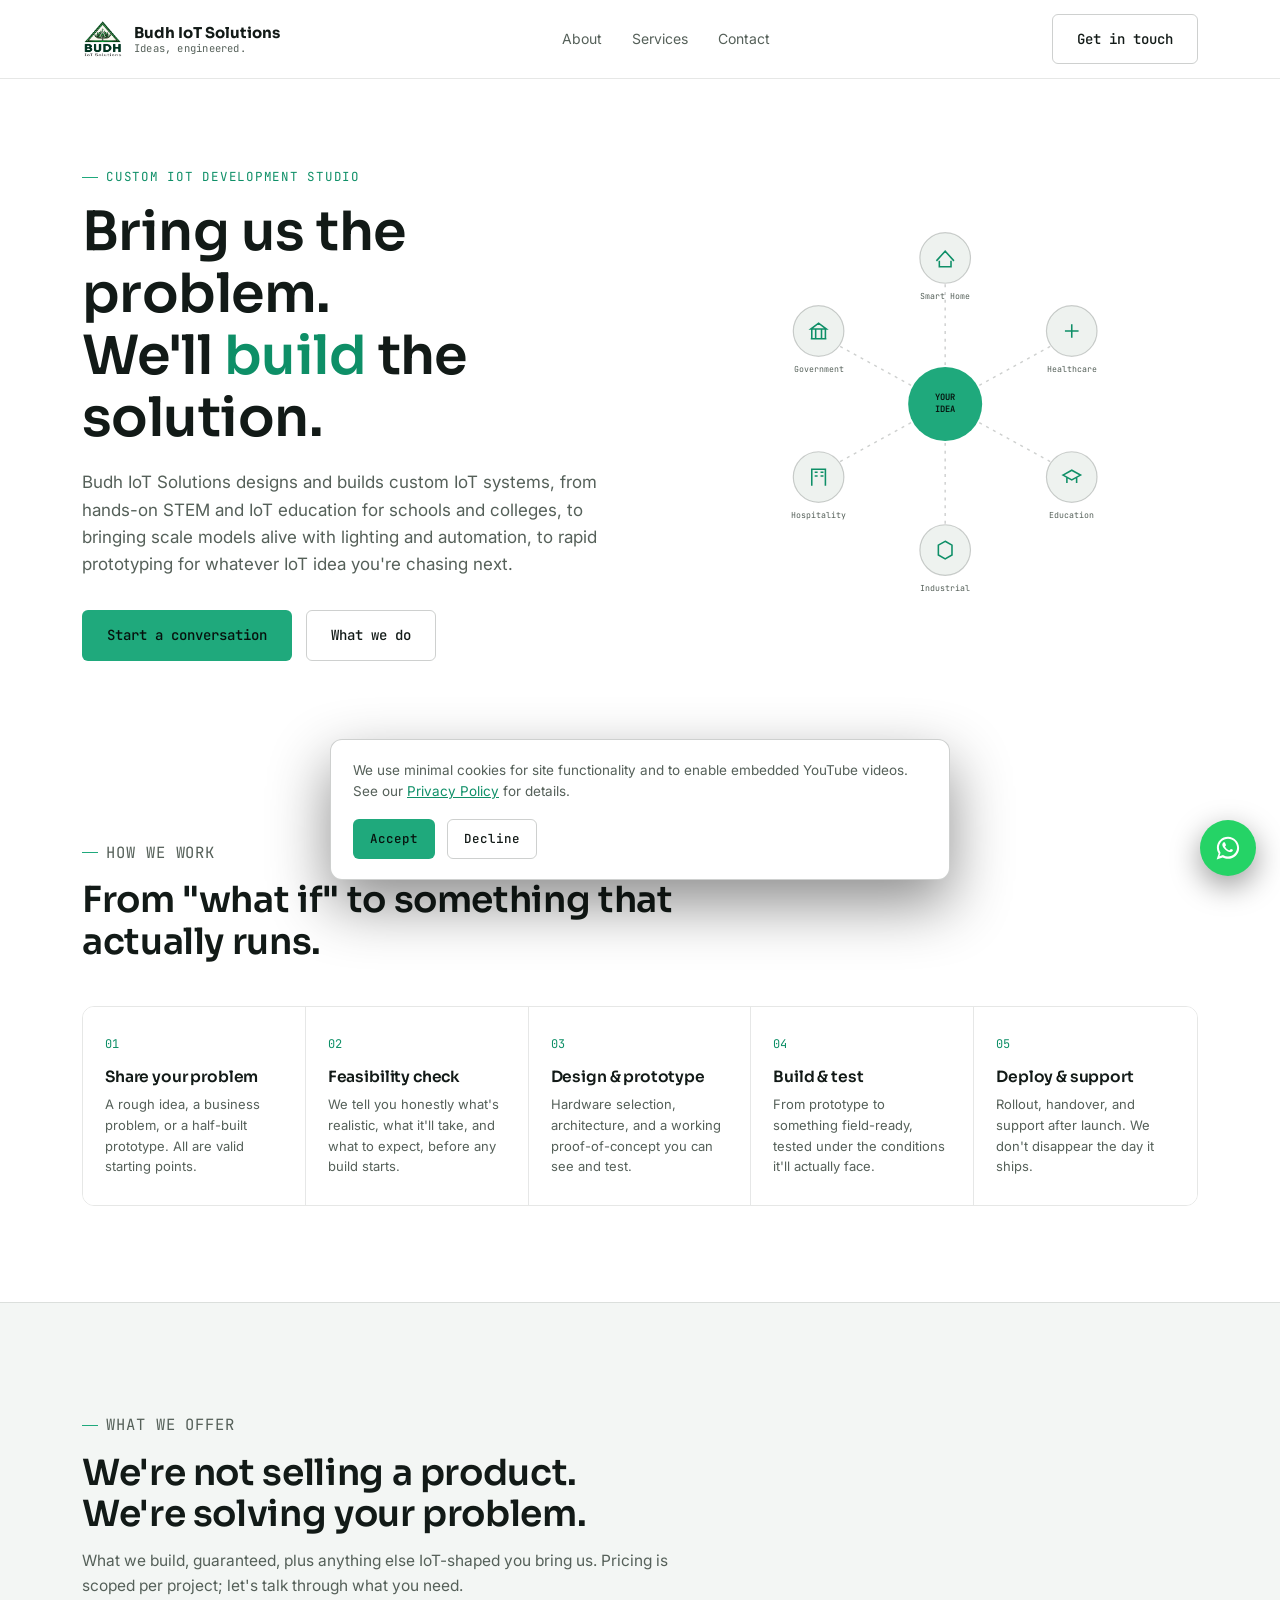
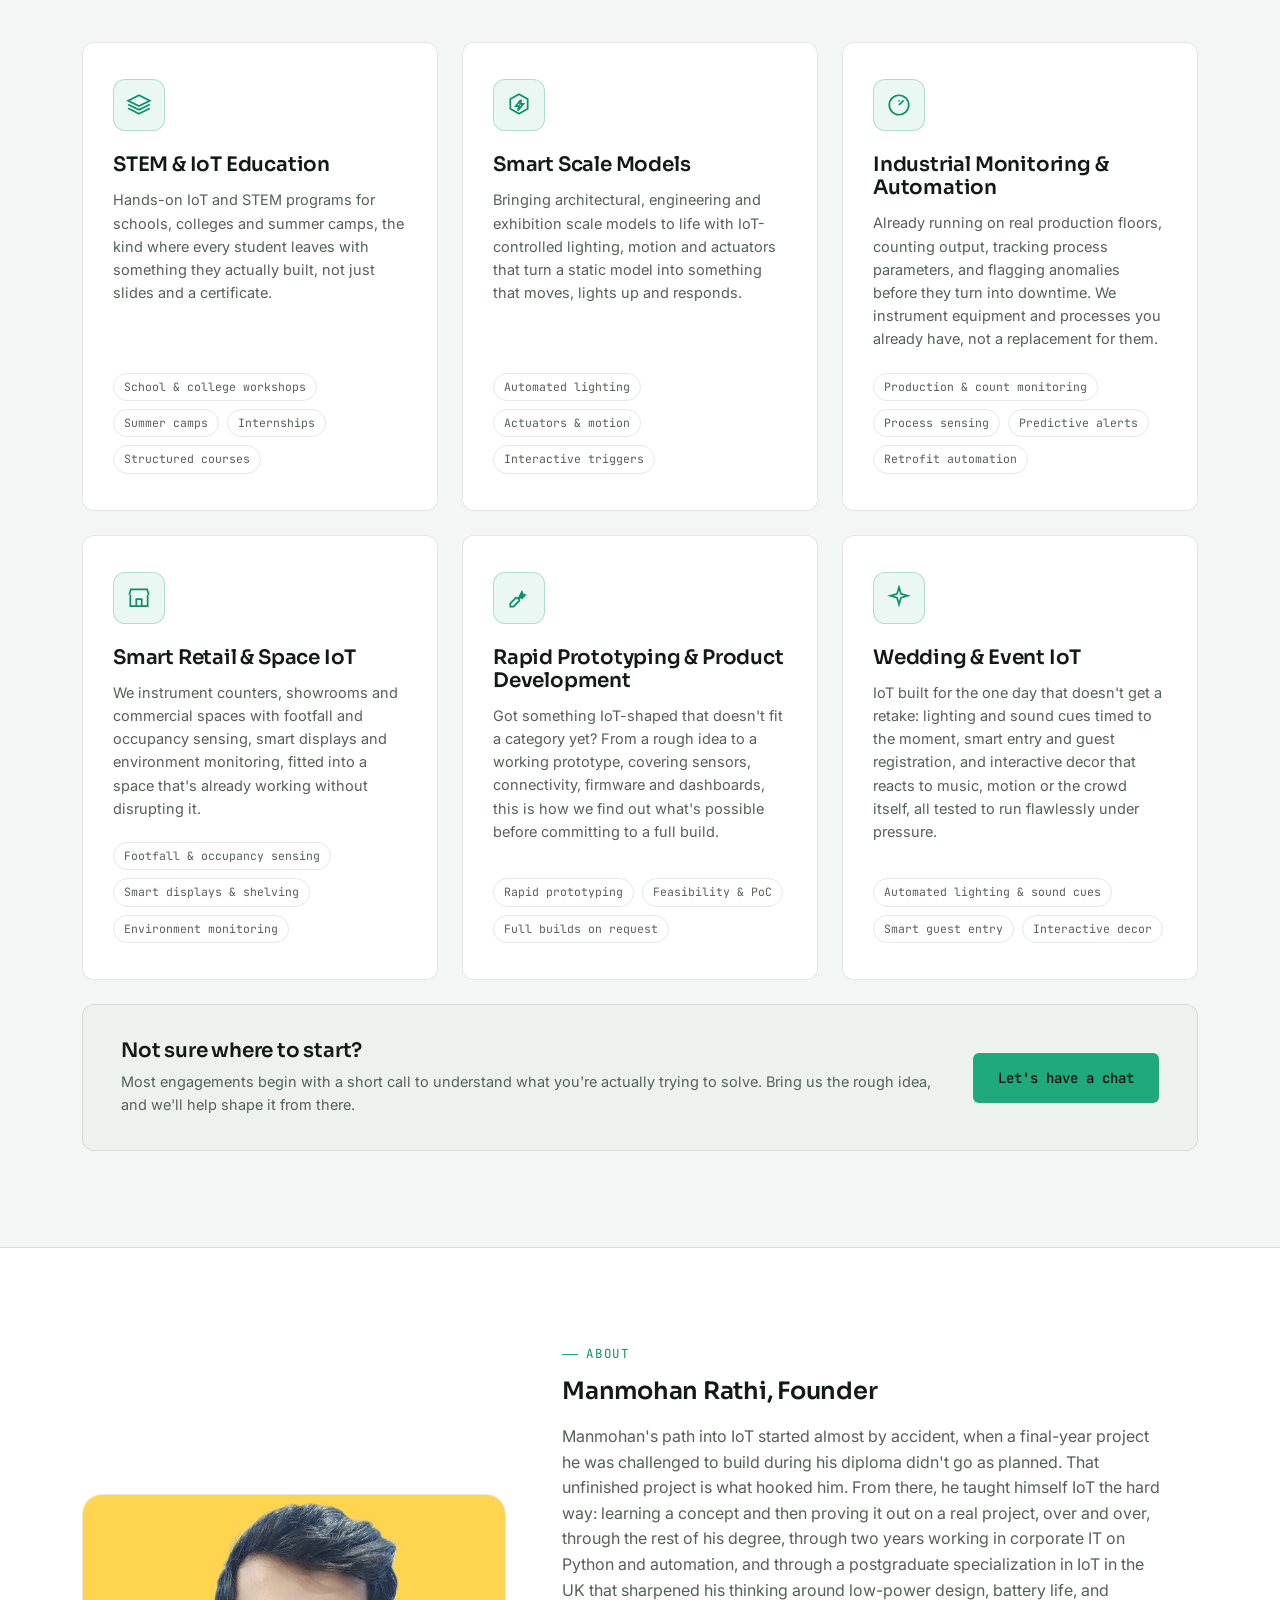
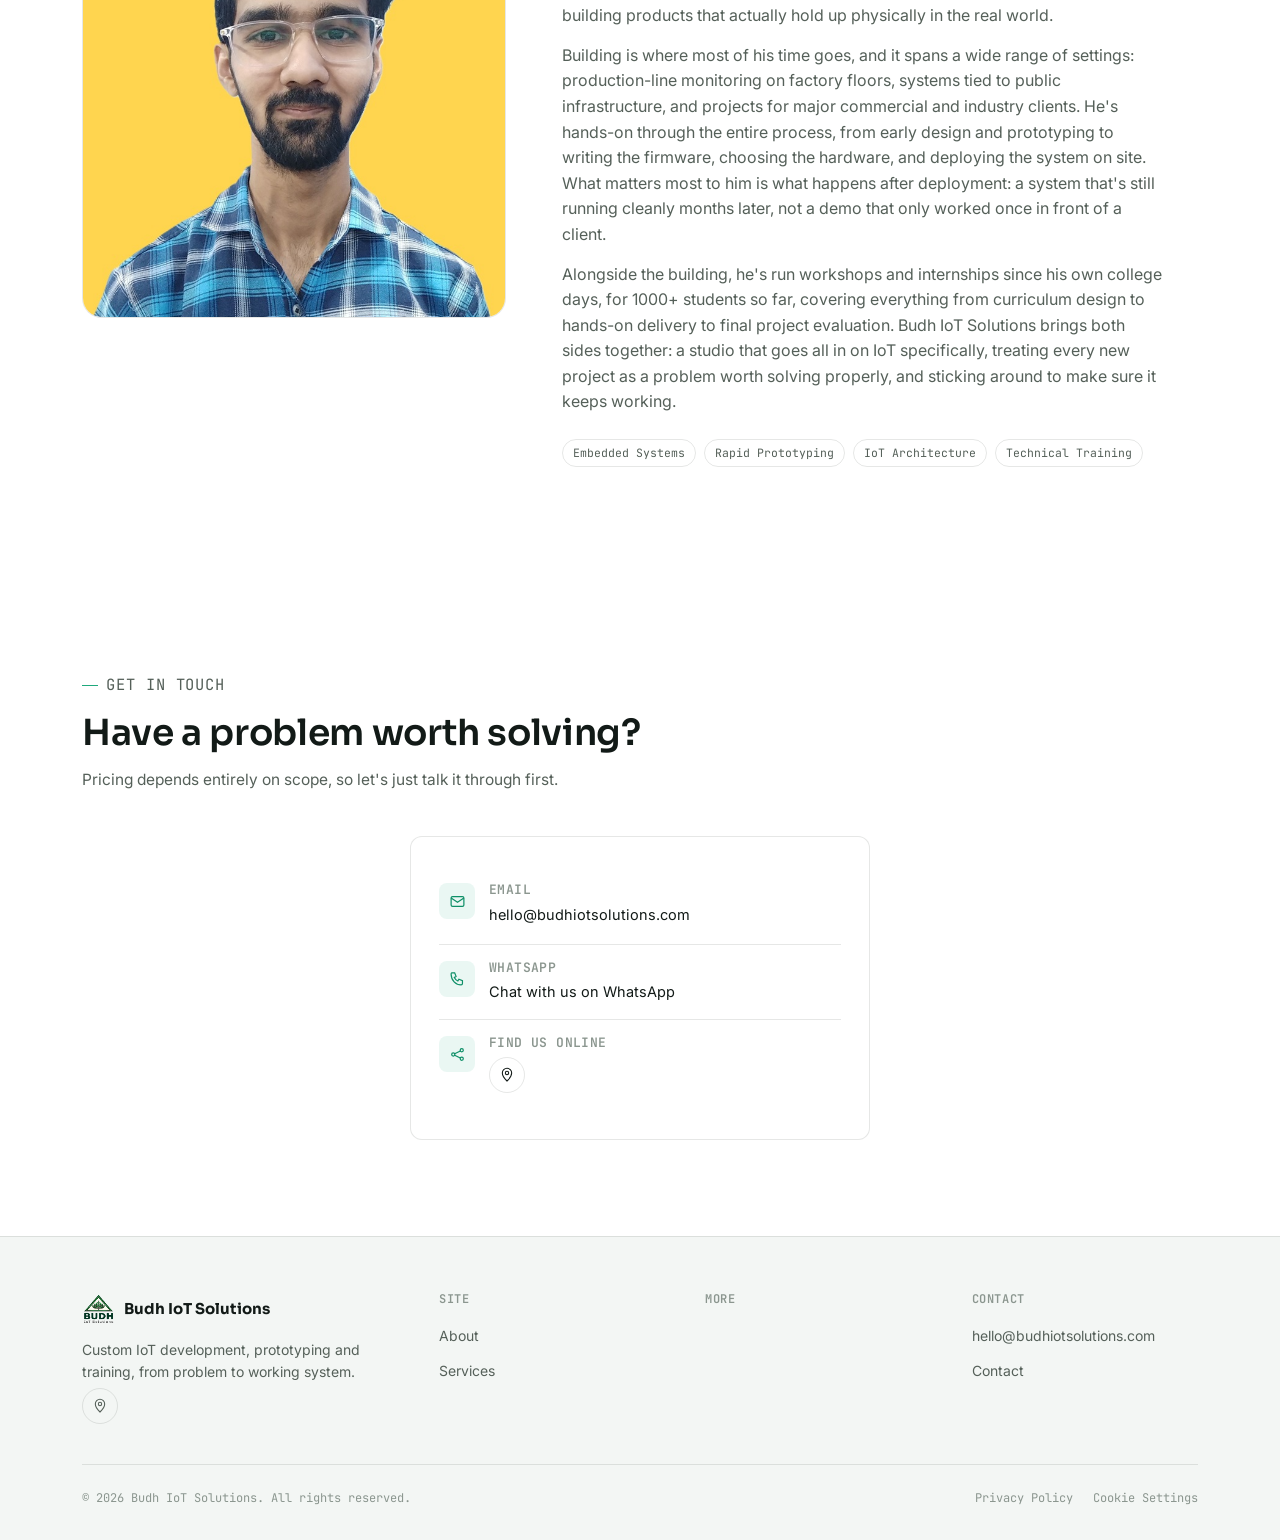
==== commit 084775cd: "Update index.html Added wedding and event IoT" ====
--- a/index.html
+++ b/index.html
@@ -283,6 +283,17 @@
             <li class="chip">Rapid prototyping</li>
             <li class="chip">Feasibility & PoC</li>
             <li class="chip">Full builds on request</li>
+          </ul>
+        </article>
+
+        <article class="card pillar-card">
+          <div class="service-icon"><svg viewBox="0 0 24 24"><path d="M12 2l1.8 6.2L20 10l-6.2 1.8L12 18l-1.8-6.2L4 10l6.2-1.8L12 2z"/></svg></div>
+          <h3>Wedding & Event IoT</h3>
+          <p>IoT built for the one day that doesn't get a retake: lighting and sound cues timed to the moment, smart entry and guest registration, and interactive decor that reacts to music, motion or the crowd itself, all tested to run flawlessly under pressure.</p>
+          <ul class="chip-list">
+            <li class="chip">Automated lighting & sound cues</li>
+            <li class="chip">Smart guest entry</li>
+            <li class="chip">Interactive decor</li>
           </ul>
         </article>
 
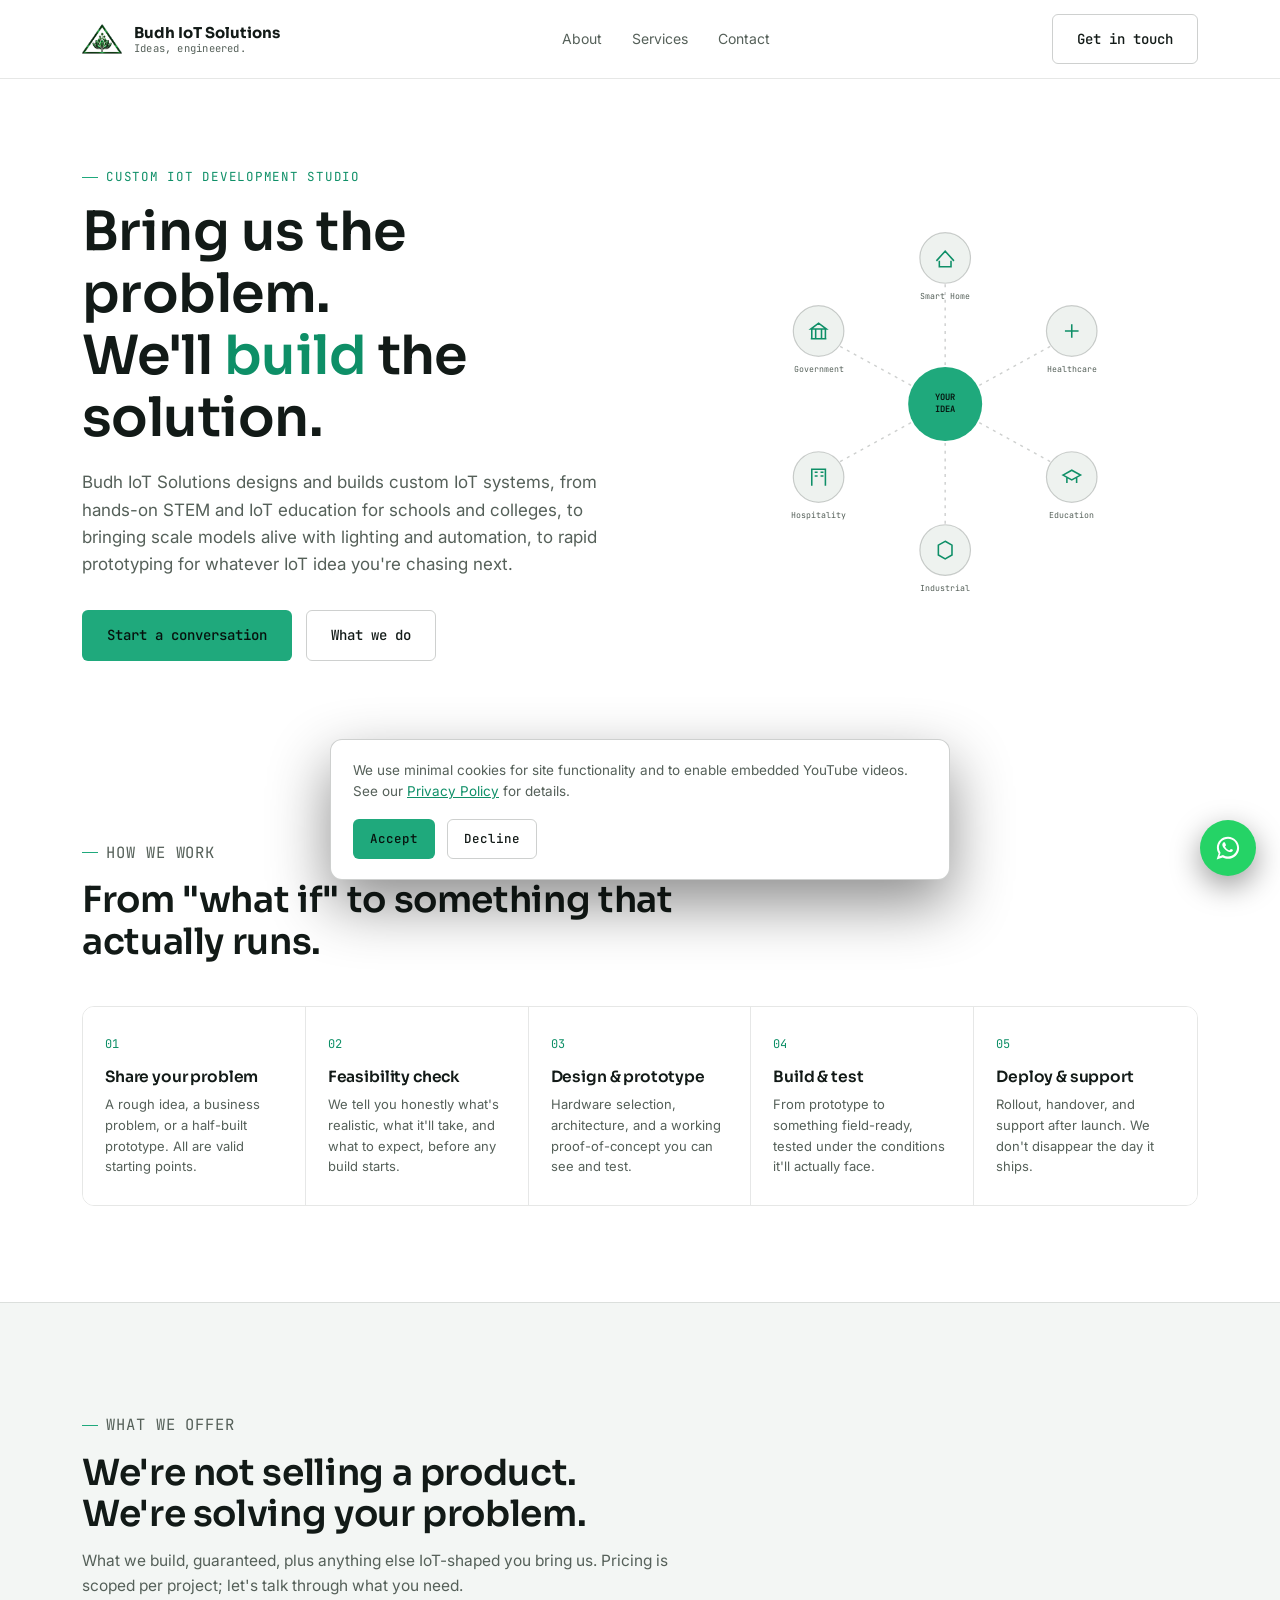
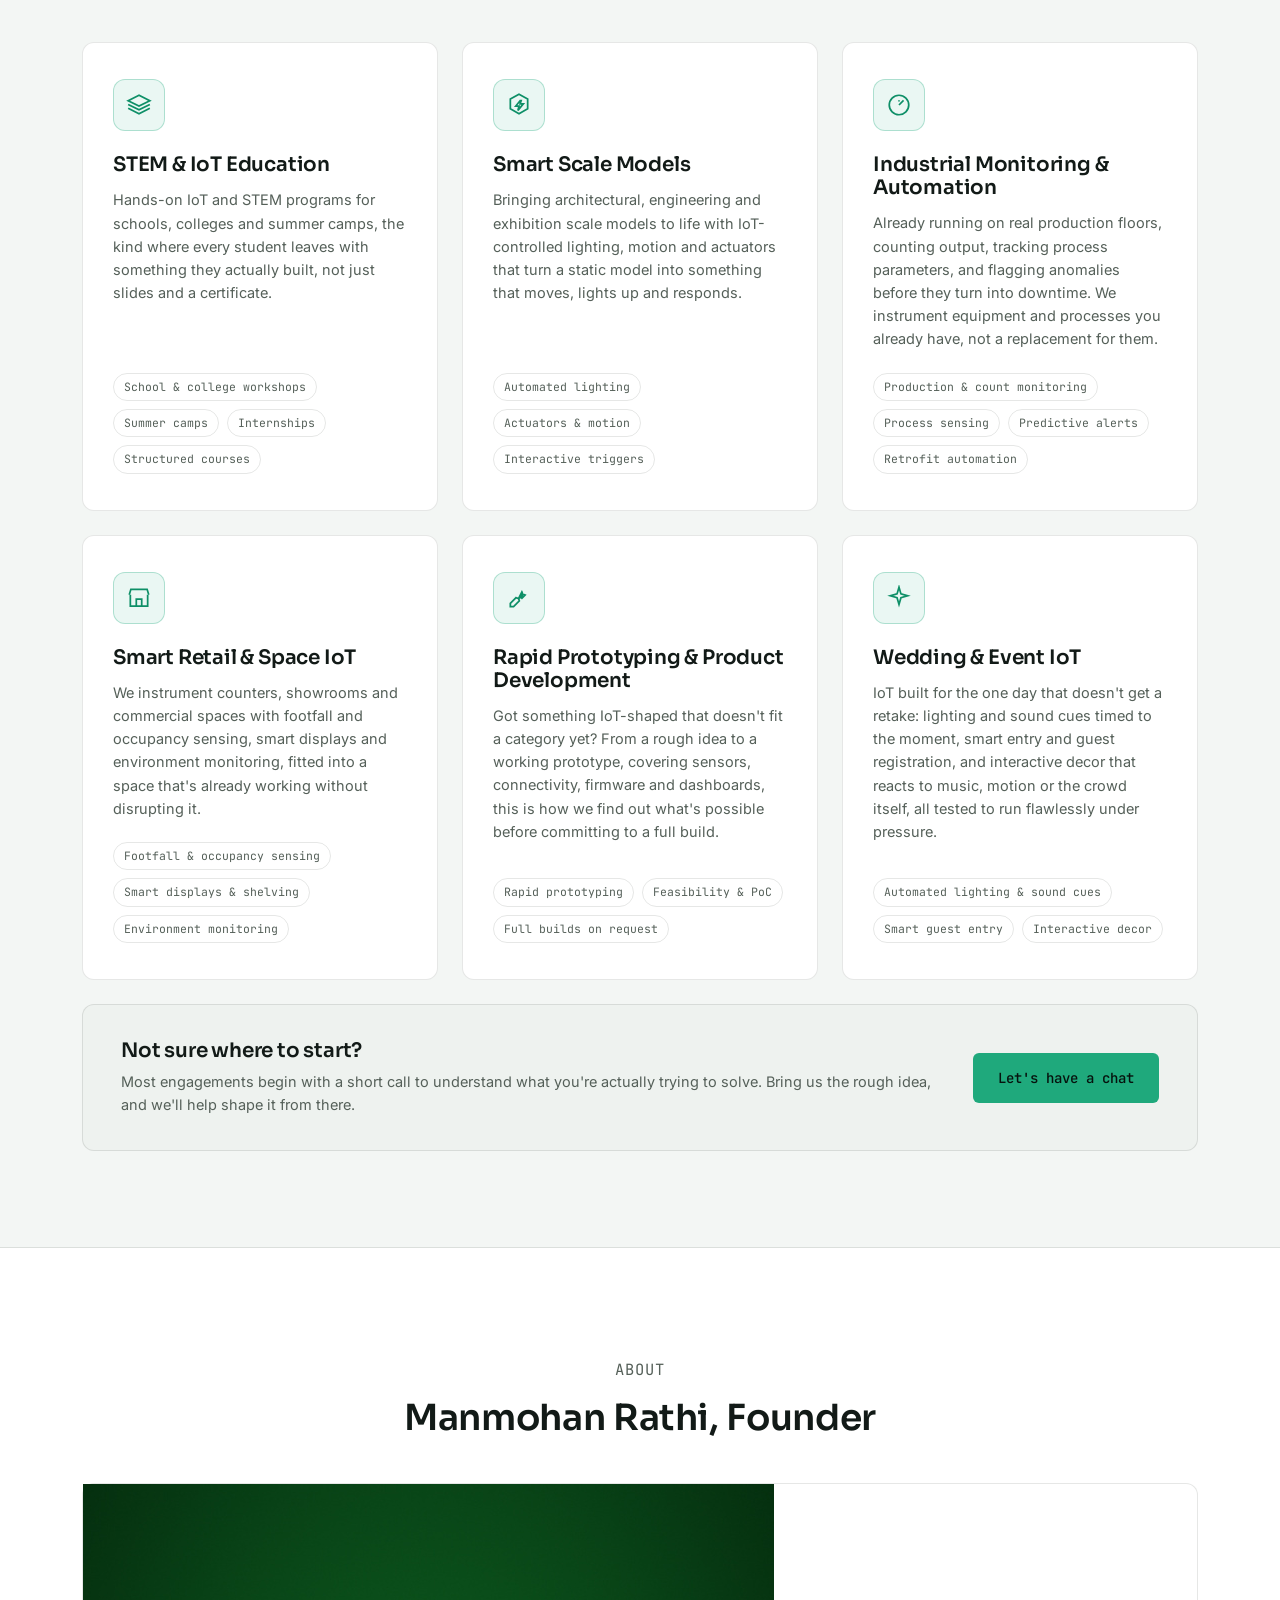
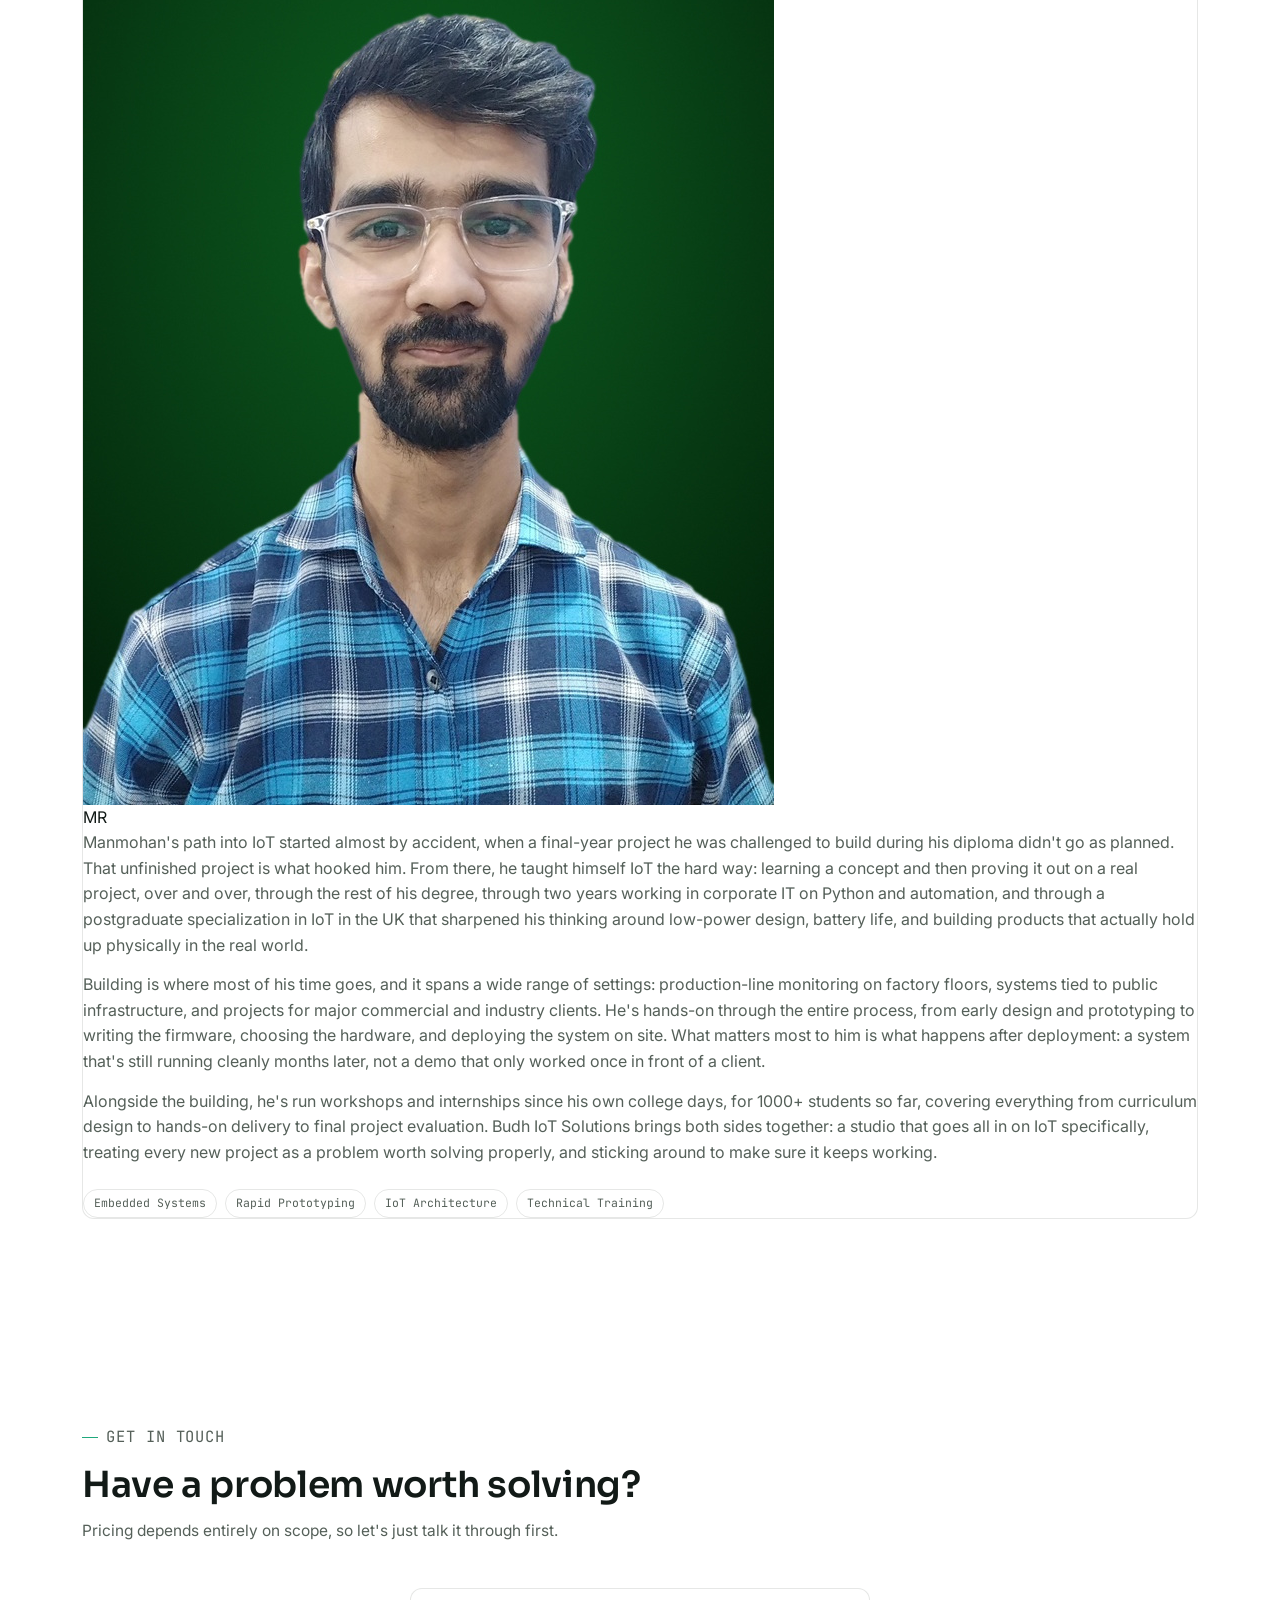
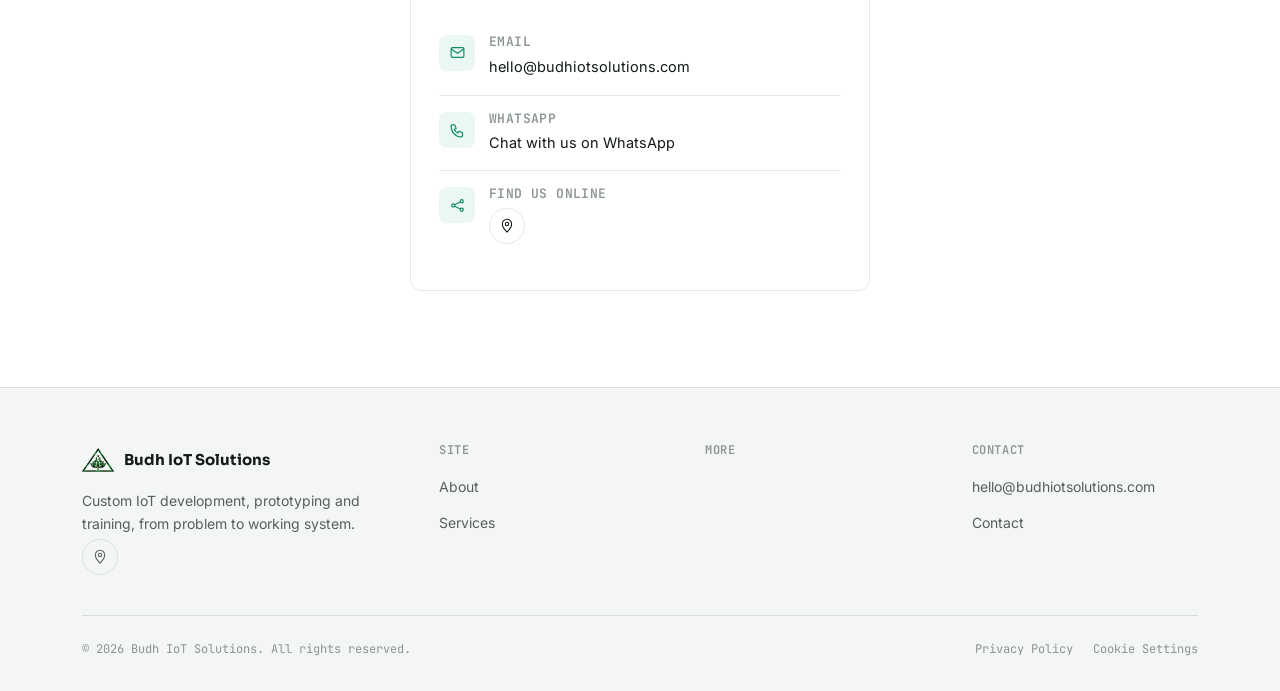
==== commit 0b9b89b2: "Update index.html Changed the about us design" ====
--- a/index.html
+++ b/index.html
@@ -308,25 +308,31 @@
     </div>
   </section>
 
-  <!-- ============ ABOUT ============ -->
+  <!-- ============ ABOUT ============
+       Profile-card layout: a small circular photo at the top of a single
+       bordered card, with the bio and skill chips below it, rather than a
+       tall photo filling its own column. -->
   <section class="about" id="about">
-    <div class="wrap about-inner-grid">
-      <div>
+    <div class="wrap">
+      <div class="section-head center">
+        <p class="eyebrow">About</p>
+        <h2>Manmohan Rathi, Founder</h2>
+      </div>
+
+      <div class="card about-card">
         <!--
-          Photo: place a file at assets/manmohan.jpg (square, 600x600px+
-          recommended). If the file isn't there yet, this box shows a
-          placeholder automatically — nothing looks broken either way.
+          Photo: place a file at assets/manmohan.jpg (square photo works
+          best for a circular crop). If the file isn't there yet, this
+          shows a circle with initials instead — nothing looks broken
+          either way.
         -->
-        <div class="about-photo">
+        <div class="about-photo-circle">
           <img src="assets/manmohan.jpg" alt="Manmohan Rathi, Founder of Budh IoT Solutions"
                onerror="this.style.display='none'; this.nextElementSibling.style.display='flex';">
-          <div class="about-photo-fallback">[ Your photo goes here ]<br>assets/manmohan.jpg</div>
-        </div>
-      </div>
-      <div>
-        <p class="eyebrow">About</p>
-        <h2>Manmohan Rathi, Founder</h2>
-        <p style="color:var(--text-muted); margin-top:18px; max-width:60ch;">
+          <div class="about-photo-circle-fallback">MR</div>
+        </div>
+
+        <p style="color:var(--text-muted);">
           Manmohan's path into IoT started almost by accident, when a final-year project he was
           challenged to build during his diploma didn't go as planned. That unfinished project is
           what hooked him. From there, he taught himself IoT the hard way: learning a concept and
@@ -336,7 +342,7 @@
           low-power design, battery life, and building products that actually hold up physically
           in the real world.
         </p>
-        <p style="color:var(--text-muted); margin-top:14px; max-width:60ch;">
+        <p style="color:var(--text-muted); margin-top:14px;">
           Building is where most of his time goes, and it spans a wide range of settings:
           production-line monitoring on factory floors, systems tied to public infrastructure, and
           projects for major commercial and industry clients. He's hands-on through the entire
@@ -345,7 +351,7 @@
           after deployment: a system that's still running cleanly months later, not a demo that
           only worked once in front of a client.
         </p>
-        <p style="color:var(--text-muted); margin-top:14px; max-width:60ch;">
+        <p style="color:var(--text-muted); margin-top:14px;">
           Alongside the building, he's run workshops and internships since his own college days,
           for 1000+ students so far, covering everything from curriculum design to hands-on
           delivery to final project evaluation. Budh IoT Solutions brings both sides together: a
--- a/css/layout.css
+++ b/css/layout.css
@@ -12,7 +12,7 @@
 .header-inner { display: flex; align-items: center; justify-content: space-between; height: 78px; gap: 24px; }
 
 .brand { display: flex; align-items: center; gap: 12px; }
-.brand-logo { width: 40px; height: 40px; flex-shrink: 0; }
+.brand-logo { width: 40px; height: 40px; flex-shrink: 0; object-fit: contain; }
 .brand-text { display: flex; flex-direction: column; line-height: 1.2; }
 .brand-name { font-family: var(--font-display); font-weight: 700; font-size: 15px; }
 .brand-tagline { font-family: var(--font-mono); font-size: 10.5px; color: var(--text-muted); letter-spacing: 0.02em; }
@@ -103,7 +103,7 @@
   border-bottom: 1px solid var(--border);
 }
 .footer-brand { display: flex; align-items: center; gap: 10px; margin-bottom: 14px; }
-.footer-brand .brand-logo { width: 32px; height: 32px; }
+.footer-brand .brand-logo { width: 32px; height: 32px; object-fit: contain; }
 .footer-brand span { font-family: var(--font-display); font-weight: 700; font-size: 15px; }
 .footer-col p { color: var(--text-muted); font-size: 14px; max-width: 32ch; }
 .footer-col h4 { font-family: var(--font-mono); font-size: 12px; text-transform: uppercase; letter-spacing: 0.05em; color: var(--text-faint); margin-bottom: 16px; }
